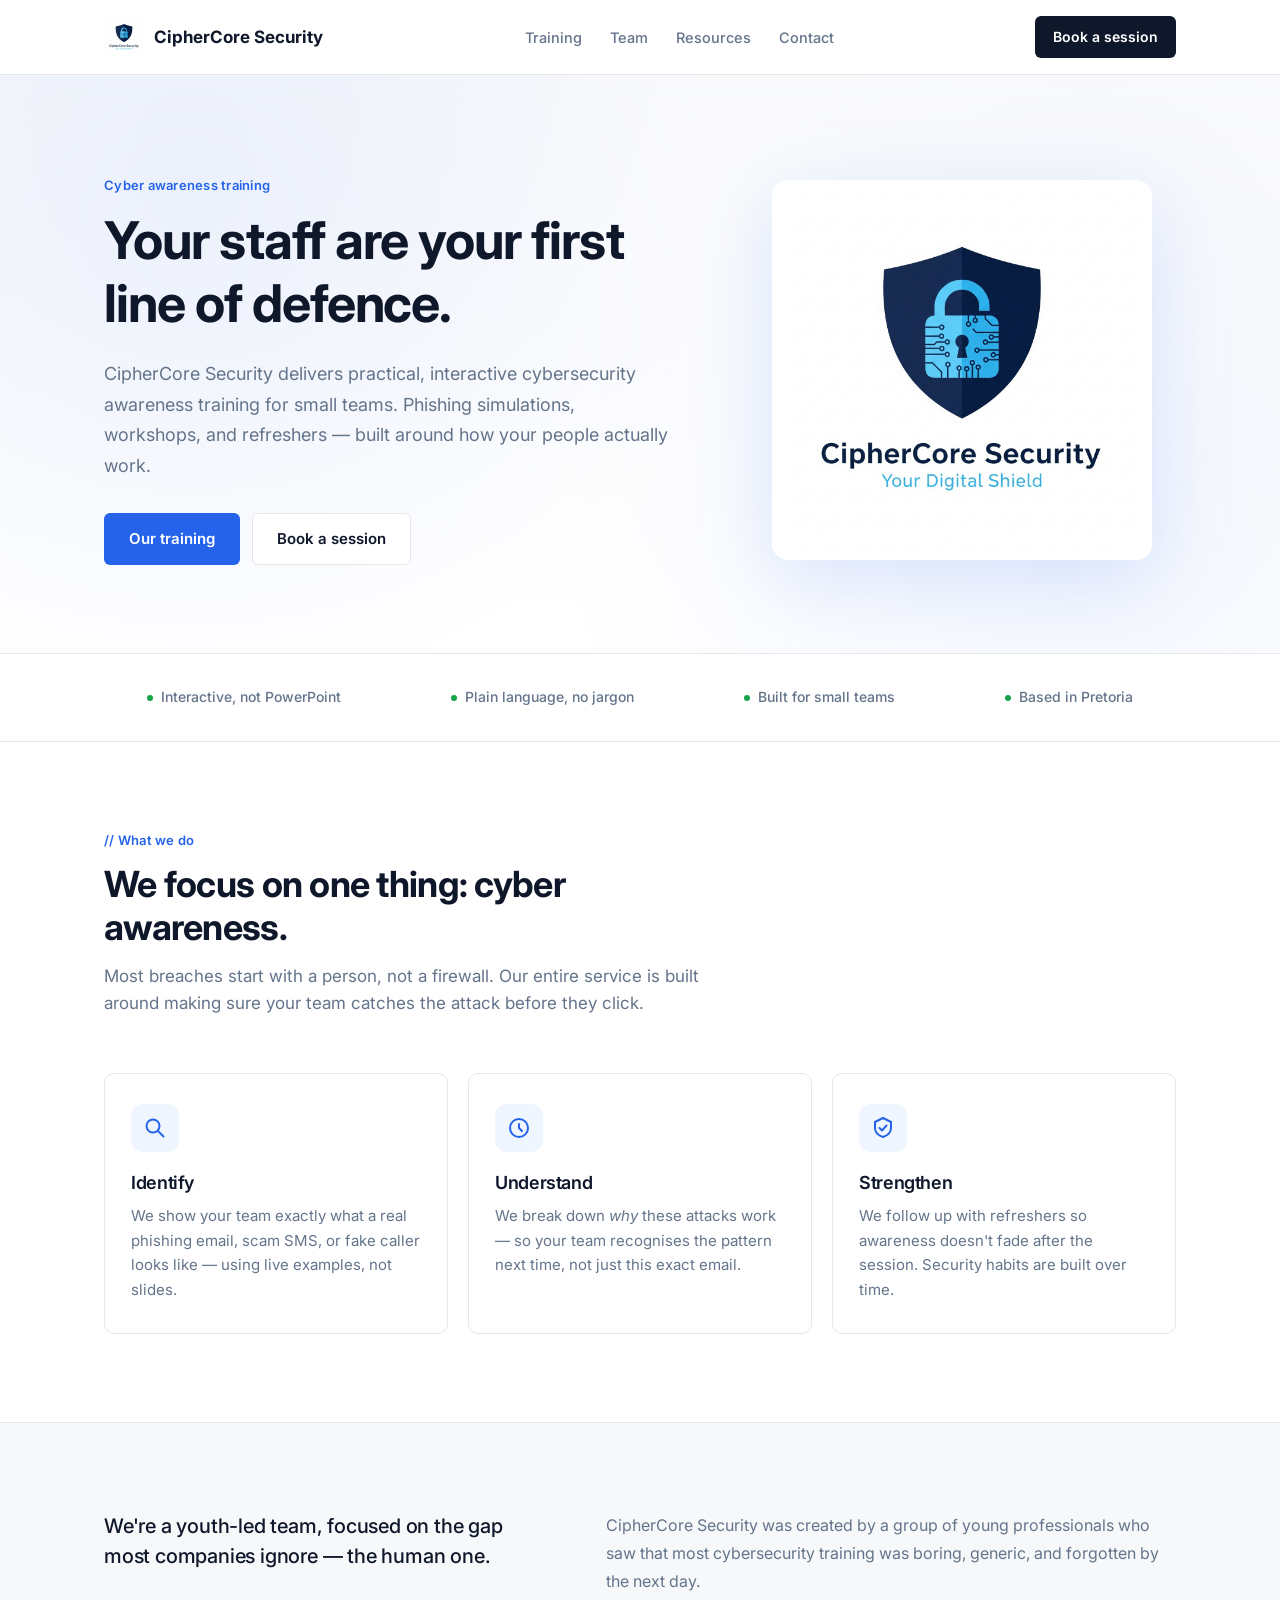
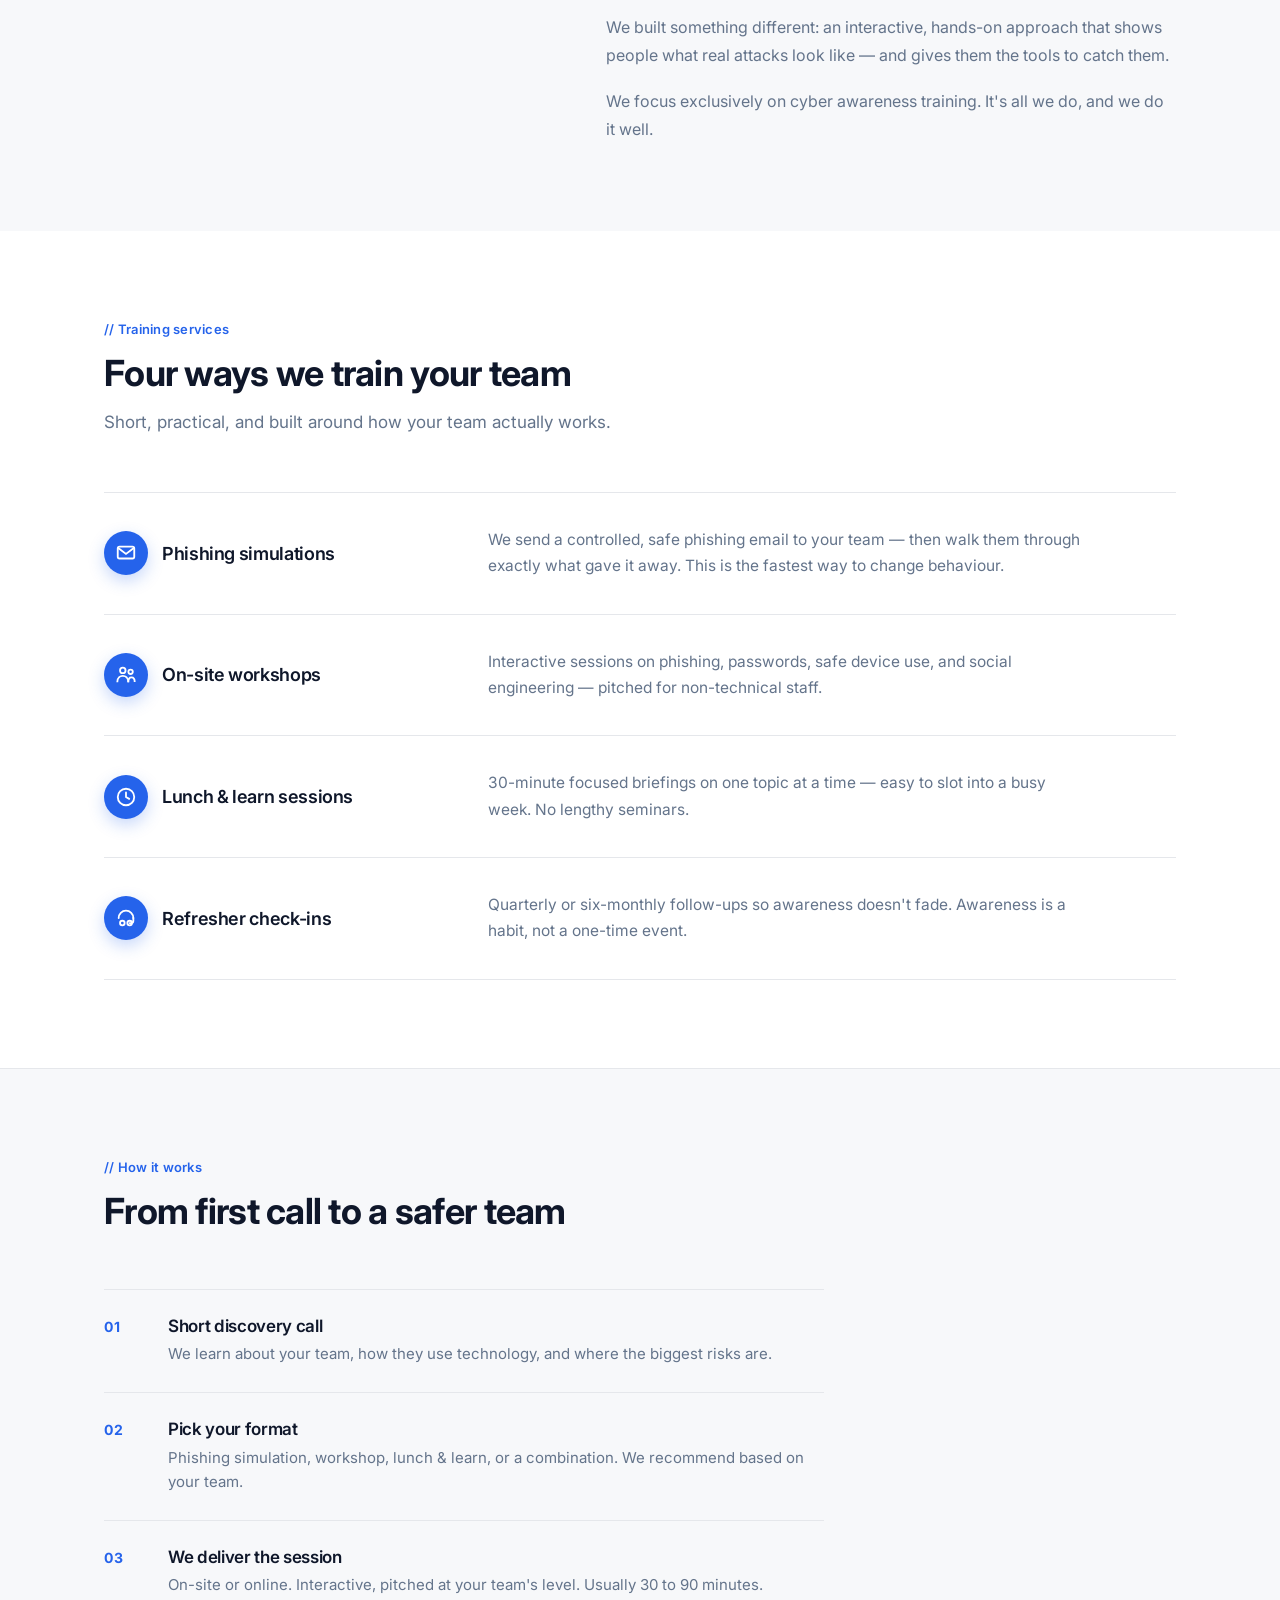
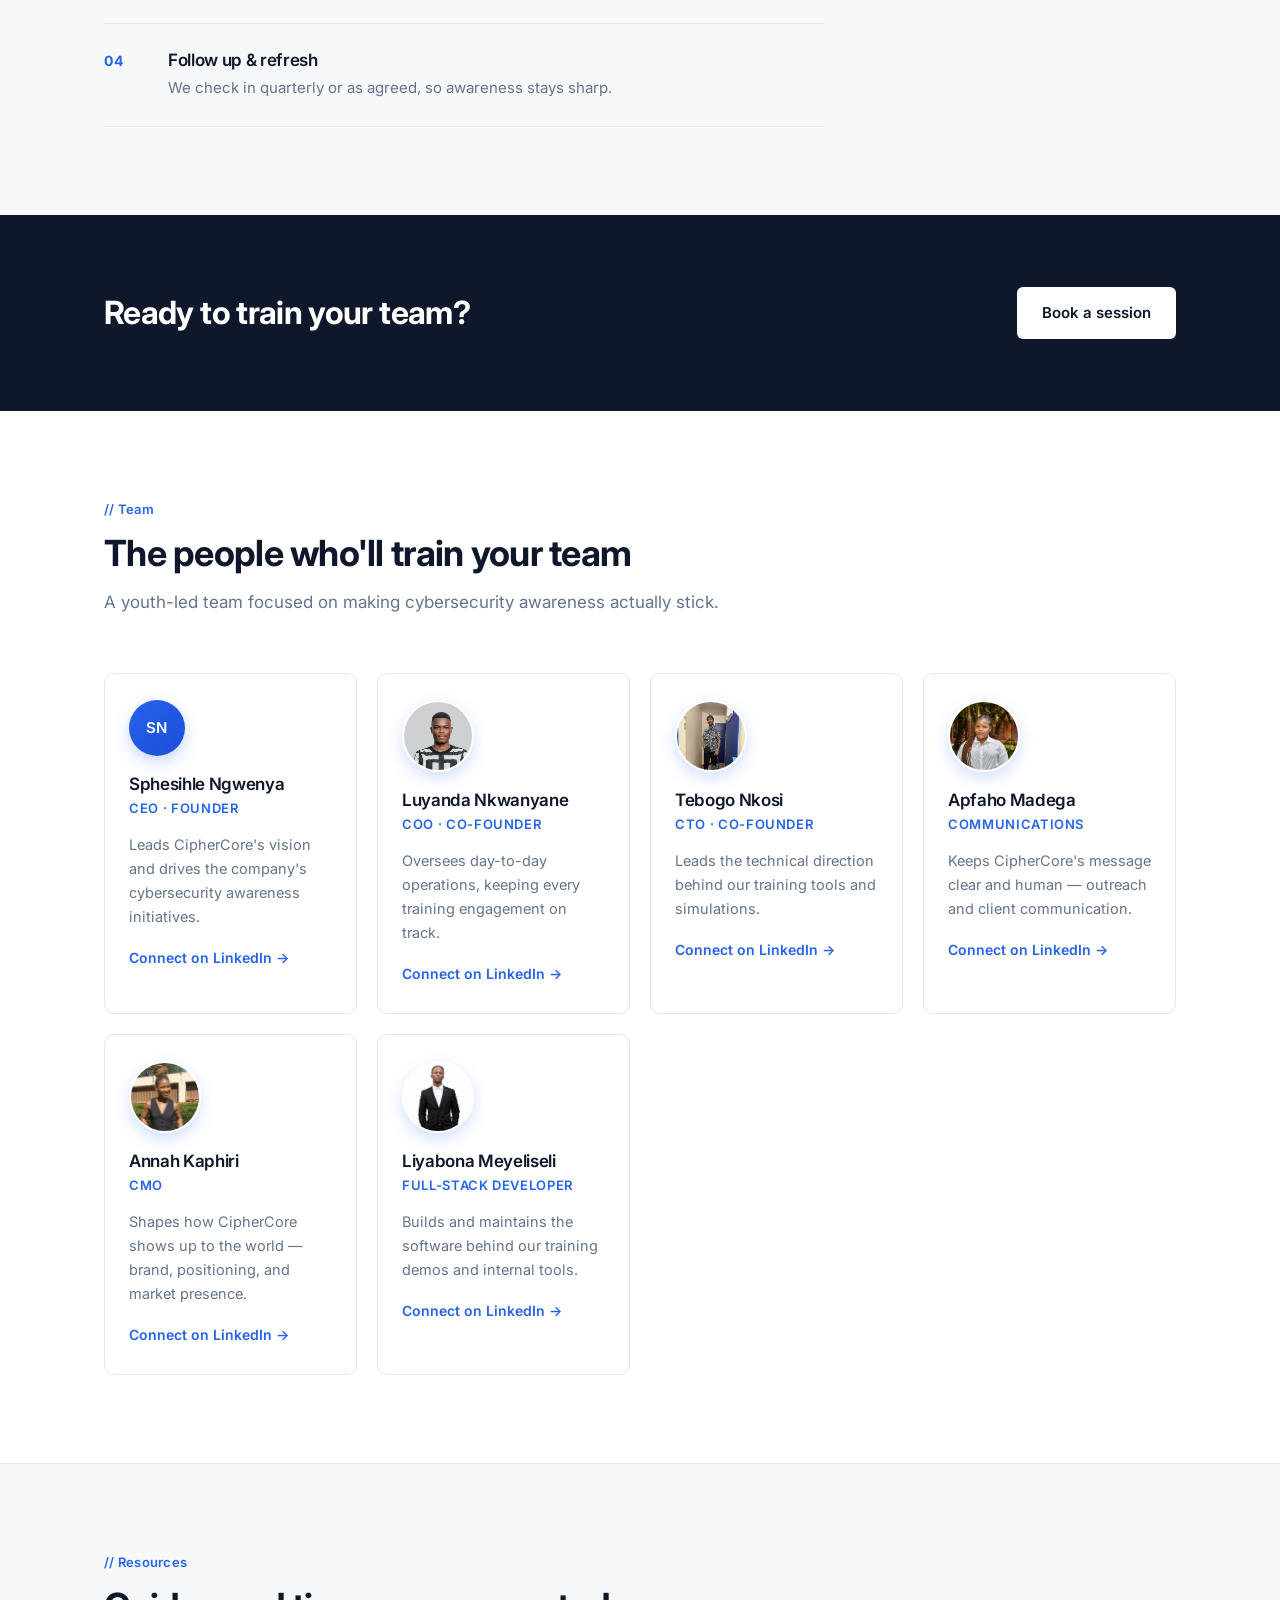
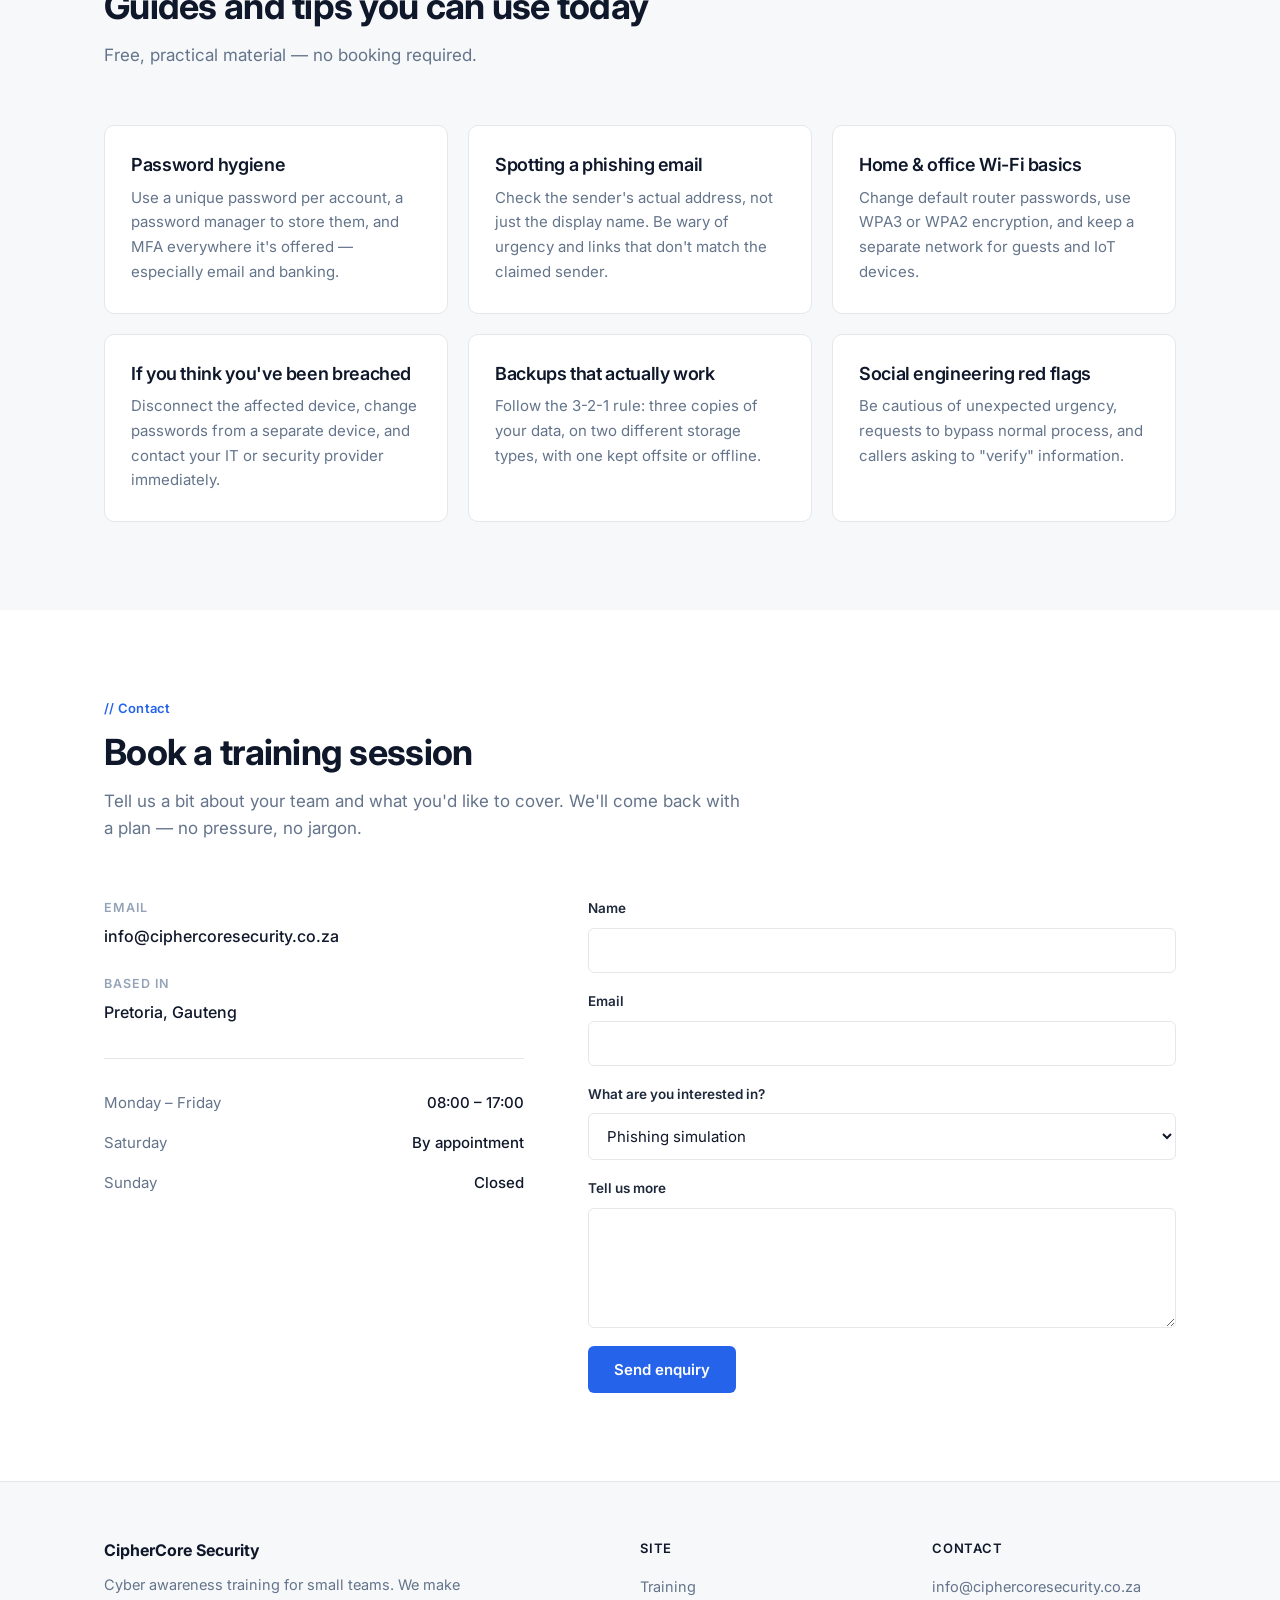
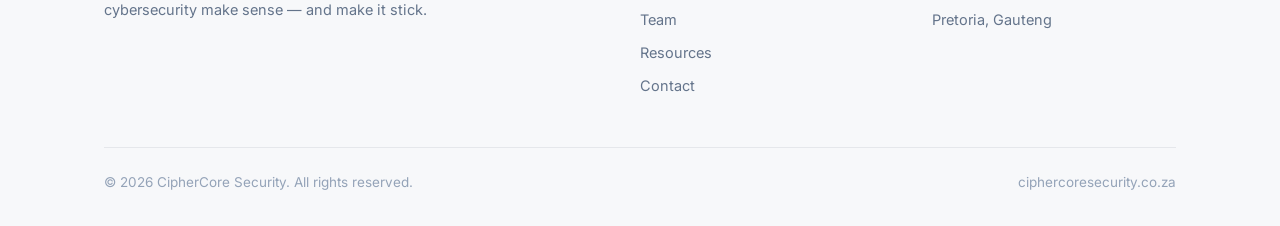
==== v2/index.html @ d9ea5598 "Update index.html" ====
<!DOCTYPE html>
<html lang="en">
<head>
<meta charset="UTF-8">
<meta name="viewport" content="width=device-width, initial-scale=1">
<title>CipherCore Security — Cyber Awareness Training</title>
<link rel="icon" type="image/jpeg" href="../logo.jpg.jpeg">
<meta name="theme-color" content="#2563eb">
<meta name="description" content="CipherCore Security delivers interactive cybersecurity awareness training — phishing simulations, workshops and refreshers for small teams.">

<meta property="og:type" content="website">
<meta property="og:title" content="CipherCore Security — Cyber Awareness Training">
<meta property="og:description" content="Your staff are your first line of defence. We train them.">
<meta property="og:url" content="https://ciphercoresecurity.co.za/">
<meta property="og:image" content="https://ciphercoresecurity.co.za/logo.jpg.jpeg">
<meta name="twitter:card" content="summary_large_image">

<link rel="stylesheet" href="css/main.css?v=400">
</head>
<body>

<header class="site-header">
  <div class="nav">
    <a href="#" class="brand">
      <img src="../logo.jpg.jpeg" alt="CipherCore Security logo" class="brand-logo">
      <span>CipherCore Security</span>
    </a>

    <button class="nav-toggle" aria-label="Toggle navigation">☰</button>

    <nav class="nav-links">
      <a href="#services">Training</a>
      <a href="#team">Team</a>
      <a href="#resources">Resources</a>
      <a href="#contact">Contact</a>
    </nav>

    <a href="#contact" class="nav-cta">Book a session</a>
  </div>
</header>

<!-- ============ HERO ============ -->
<section class="hero">
  <canvas id="heroCanvas" class="hero-canvas" aria-hidden="true"></canvas>
  <div class="wrap hero-grid">
    <div>
      <span class="eyebrow" style="display:block; font-size:13px; font-weight:600; color:var(--brand); margin-bottom:14px;">Cyber awareness training</span>
      <h1>Your staff are your first line of defence.</h1>
      <p class="lede">CipherCore Security delivers practical, interactive cybersecurity awareness training for small teams. Phishing simulations, workshops, and refreshers — built around how your people actually work.</p>
      <div class="hero-ctas">
        <a href="#services" class="btn btn-primary">Our training</a>
        <a href="#contact" class="btn btn-secondary">Book a session</a>
      </div>
    </div>

    <div class="hero-visual">
      <img src="../logo.jpg.jpeg" alt="CipherCore Security" class="hero-logo">
    </div>
  </div>
</section>

<!-- ============ TRUST STRIP ============ -->
<section class="trust-strip">
  <div class="wrap">
    <div class="trust-items">
      <span>Interactive, not PowerPoint</span>
      <span>Plain language, no jargon</span>
      <span>Built for small teams</span>
      <span>Based in Pretoria</span>
    </div>
  </div>
</section>

<!-- ============ WHAT WE DO ============ -->
<section>
  <div class="wrap">
    <div class="section-head">
      <span class="eyebrow">// What we do</span>
      <h2>We focus on one thing: cyber awareness.</h2>
      <p>Most breaches start with a person, not a firewall. Our entire service is built around making sure your team catches the attack before they click.</p>
    </div>

    <div class="pillars-grid">
      <div class="pillar">
        <div class="pillar-icon">
          <svg viewBox="0 0 24 24" fill="none">
            <circle cx="10" cy="10" r="6.5" stroke="currentColor" stroke-width="2"/>
            <line x1="15" y1="15" x2="20.5" y2="20.5" stroke="currentColor" stroke-width="2" stroke-linecap="round"/>
          </svg>
        </div>
        <h3>Identify</h3>
        <p>We show your team exactly what a real phishing email, scam SMS, or fake caller looks like — using live examples, not slides.</p>
      </div>

      <div class="pillar">
        <div class="pillar-icon">
          <svg viewBox="0 0 24 24" fill="none">
            <circle cx="12" cy="12" r="9" stroke="currentColor" stroke-width="2"/>
            <path d="M12 8V12L15 15" stroke="currentColor" stroke-width="2" stroke-linecap="round"/>
          </svg>
        </div>
        <h3>Understand</h3>
        <p>We break down <em>why</em> these attacks work — so your team recognises the pattern next time, not just this exact email.</p>
      </div>

      <div class="pillar">
        <div class="pillar-icon">
          <svg viewBox="0 0 24 24" fill="none">
            <path d="M12 2L20 6V12C20 16.5 16.5 19.5 12 21C7.5 19.5 4 16.5 4 12V6L12 2Z" stroke="currentColor" stroke-width="2" stroke-linejoin="round"/>
            <path d="M8.5 12L11 14.5L15.5 9.5" stroke="currentColor" stroke-width="2" stroke-linecap="round" stroke-linejoin="round"/>
          </svg>
        </div>
        <h3>Strengthen</h3>
        <p>We follow up with refreshers so awareness doesn't fade after the session. Security habits are built over time.</p>
      </div>
    </div>
  </div>
</section>

<!-- ============ ABOUT ============ -->
<section id="about" class="section-soft section-line">
  <div class="wrap about-grid">
    <div>
      <p class="about-lead">We're a youth-led team, focused on the gap most companies ignore — the human one.</p>
    </div>
    <div class="about-body">
      <p>CipherCore Security was created by a group of young professionals who saw that most cybersecurity training was boring, generic, and forgotten by the next day.</p>
      <p>We built something different: an interactive, hands-on approach that shows people what real attacks look like — and gives them the tools to catch them.</p>
      <p>We focus exclusively on cyber awareness training. It's all we do, and we do it well.</p>
    </div>
  </div>
</section>

<!-- ============ SERVICES / TRAINING ============ -->
<section id="services">
  <div class="wrap">
    <div class="section-head">
      <span class="eyebrow">// Training services</span>
      <h2>Four ways we train your team</h2>
      <p>Short, practical, and built around how your team actually works.</p>
    </div>

    <div class="value-rows">
      <div class="value-row">
        <h3>
          <span class="row-icon"><svg viewBox="0 0 24 24" fill="none"><rect x="3" y="5" width="18" height="13" rx="2" stroke="currentColor" stroke-width="2"/><path d="M3.5 6.5L12 13L20.5 6.5" stroke="currentColor" stroke-width="2"/></svg></span>
          Phishing simulations
        </h3>
        <p>We send a controlled, safe phishing email to your team — then walk them through exactly what gave it away. This is the fastest way to change behaviour.</p>
      </div>

      <div class="value-row">
        <h3>
          <span class="row-icon"><svg viewBox="0 0 24 24" fill="none"><circle cx="8.5" cy="7" r="3" stroke="currentColor" stroke-width="2"/><circle cx="17" cy="8.5" r="2.4" stroke="currentColor" stroke-width="2"/><path d="M2.5 20 C2.5 14.5 6 13 8.5 13 C11 13 14.5 14.5 14.5 20" stroke="currentColor" stroke-width="2"/><path d="M14.5 20 C14.5 16 16.5 14.5 18 14.5 C19.8 14.5 21.5 16 21.5 19.5" stroke="currentColor" stroke-width="2"/></svg></span>
          On-site workshops
        </h3>
        <p>Interactive sessions on phishing, passwords, safe device use, and social engineering — pitched for non-technical staff.</p>
      </div>

      <div class="value-row">
        <h3>
          <span class="row-icon"><svg viewBox="0 0 24 24" fill="none"><circle cx="12" cy="12" r="9" stroke="currentColor" stroke-width="2"/><path d="M12 7V12L15.5 14" stroke="currentColor" stroke-width="2" stroke-linecap="round"/></svg></span>
          Lunch &amp; learn sessions
        </h3>
        <p>30-minute focused briefings on one topic at a time — easy to slot into a busy week. No lengthy seminars.</p>
      </div>

      <div class="value-row">
        <h3>
          <span class="row-icon"><svg viewBox="0 0 24 24" fill="none"><path d="M4 12C4 7.5 7.5 4 12 4C16.5 4 20 7.5 20 12" stroke="currentColor" stroke-width="2" stroke-linecap="round"/><path d="M20 12V15C20 16.5 19 17.5 17.5 17.5H16" stroke="currentColor" stroke-width="2" stroke-linecap="round"/><circle cx="8" cy="17.5" r="2.5" stroke="currentColor" stroke-width="2"/><circle cx="16" cy="17.5" r="2.5" stroke="currentColor" stroke-width="2"/></svg></span>
          Refresher check-ins
        </h3>
        <p>Quarterly or six-monthly follow-ups so awareness doesn't fade. Awareness is a habit, not a one-time event.</p>
      </div>
    </div>
  </div>
</section>

<!-- ============ PROCESS ============ -->
<section class="section-soft section-line">
  <div class="wrap">
    <div class="section-head">
      <span class="eyebrow">// How it works</span>
      <h2>From first call to a safer team</h2>
    </div>

    <div class="process-list">
      <div class="process-step">
        <span class="process-num">01</span>
        <div>
          <h3>Short discovery call</h3>
          <p>We learn about your team, how they use technology, and where the biggest risks are.</p>
        </div>
      </div>
      <div class="process-step">
        <span class="process-num">02</span>
        <div>
          <h3>Pick your format</h3>
          <p>Phishing simulation, workshop, lunch &amp; learn, or a combination. We recommend based on your team.</p>
        </div>
      </div>
      <div class="process-step">
        <span class="process-num">03</span>
        <div>
          <h3>We deliver the session</h3>
          <p>On-site or online. Interactive, pitched at your team's level. Usually 30 to 90 minutes.</p>
        </div>
      </div>
      <div class="process-step">
        <span class="process-num">04</span>
        <div>
          <h3>Follow up &amp; refresh</h3>
          <p>We check in quarterly or as agreed, so awareness stays sharp.</p>
        </div>
      </div>
    </div>
  </div>
</section>

<!-- ============ CTA BANNER ============ -->
<section class="cta-banner">
  <div class="wrap">
    <h2>Ready to train your team?</h2>
    <a href="#contact" class="btn btn-primary">Book a session</a>
  </div>
</section>

<!-- ============ TEAM ============ -->
<section id="team">
  <div class="wrap">
    <div class="section-head">
      <span class="eyebrow">// Team</span>
      <h2>The people who'll train your team</h2>
      <p>A youth-led team focused on making cybersecurity awareness actually stick.</p>
    </div>

    <div class="team-grid">
      <div class="team-card">
        <div class="team-avatar">SN</div>
        <h3>Sphesihle Ngwenya</h3>
        <p class="role">CEO · Founder</p>
        <p>Leads CipherCore's vision and drives the company's cybersecurity awareness initiatives.</p>
        <a href="https://www.linkedin.com/in/sphesihle-ngwenya-26b19022a" target="_blank" rel="noopener" class="team-link">Connect on LinkedIn →</a>
      </div>

      <div class="team-card">
        <img src="../luyanda.jpg.jpeg" alt="Luyanda Nkwanyane" class="team-photo">
        <h3>Luyanda Nkwanyane</h3>
        <p class="role">COO · Co-Founder</p>
        <p>Oversees day-to-day operations, keeping every training engagement on track.</p>
        <a href="https://www.linkedin.com/in/luyanda-nkwanyane-616710338" target="_blank" rel="noopener" class="team-link">Connect on LinkedIn →</a>
      </div>

      <div class="team-card">
        <img src="../tebogo.jpg.jpeg" alt="Tebogo Nkosi" class="team-photo">
        <h3>Tebogo Nkosi</h3>
        <p class="role">CTO · Co-Founder</p>
        <p>Leads the technical direction behind our training tools and simulations.</p>
        <a href="https://www.linkedin.com/in/tebogo-gift-nkosi-366661370" target="_blank" rel="noopener" class="team-link">Connect on LinkedIn →</a>
      </div>

      <div class="team-card">
<img src="../apfaho.jpg.jpeg" alt="Apfaho Madega" class="team-photo">
        <h3>Apfaho Madega</h3>
        <p class="role">Communications</p>
        <p>Keeps CipherCore's message clear and human — outreach and client communication.</p>
        <a href="https://www.linkedin.com/in/apfaho-madega-75aa89426" target="_blank" rel="noopener" class="team-link">Connect on LinkedIn →</a>
      </div>

      <div class="team-card">
        <img src="../annah.jpg.jpeg" alt="Annah Kaphiri" class="team-photo">
        <h3>Annah Kaphiri</h3>
        <p class="role">CMO</p>
        <p>Shapes how CipherCore shows up to the world — brand, positioning, and market presence.</p>
        <a href="https://www.linkedin.com/in/annah-selaelo-636b09343" target="_blank" rel="noopener" class="team-link">Connect on LinkedIn →</a>
      </div>

      <div class="team-card">
        <img src="../liyabona.jpg.jpeg" alt="Liyabona Meyeliseli" class="team-photo">
        <h3>Liyabona Meyeliseli</h3>
        <p class="role">Full-Stack Developer</p>
        <p>Builds and maintains the software behind our training demos and internal tools.</p>
        <a href="https://www.linkedin.com/in/liyabona-meyeliseli" target="_blank" rel="noopener" class="team-link">Connect on LinkedIn →</a>
      </div>
    </div>
  </div>
</section>

<!-- ============ RESOURCES ============ -->
<section id="resources" class="section-soft section-line">
  <div class="wrap">
    <div class="section-head">
      <span class="eyebrow">// Resources</span>
      <h2>Guides and tips you can use today</h2>
      <p>Free, practical material — no booking required.</p>
    </div>

    <div class="card-grid">
      <div class="card">
        <h3>Password hygiene</h3>
        <p>Use a unique password per account, a password manager to store them, and MFA everywhere it's offered — especially email and banking.</p>
      </div>
      <div class="card">
        <h3>Spotting a phishing email</h3>
        <p>Check the sender's actual address, not just the display name. Be wary of urgency and links that don't match the claimed sender.</p>
      </div>
      <div class="card">
        <h3>Home &amp; office Wi-Fi basics</h3>
        <p>Change default router passwords, use WPA3 or WPA2 encryption, and keep a separate network for guests and IoT devices.</p>
      </div>
      <div class="card">
        <h3>If you think you've been breached</h3>
        <p>Disconnect the affected device, change passwords from a separate device, and contact your IT or security provider immediately.</p>
      </div>
      <div class="card">
        <h3>Backups that actually work</h3>
        <p>Follow the 3-2-1 rule: three copies of your data, on two different storage types, with one kept offsite or offline.</p>
      </div>
      <div class="card">
        <h3>Social engineering red flags</h3>
        <p>Be cautious of unexpected urgency, requests to bypass normal process, and callers asking to "verify" information.</p>
      </div>
    </div>
  </div>
</section>

<!-- ============ CONTACT ============ -->
<section id="contact">
  <div class="wrap">
    <div class="section-head">
      <span class="eyebrow">// Contact</span>
      <h2>Book a training session</h2>
      <p>Tell us a bit about your team and what you'd like to cover. We'll come back with a plan — no pressure, no jargon.</p>
    </div>

    <div class="contact-grid">
      <div class="contact-info">
        <div class="item">
          <span class="label">Email</span>
          <a href="mailto:info@ciphercoresecurity.co.za">info@ciphercoresecurity.co.za</a>
        </div>
        <div class="item">
          <span class="label">Based in</span>
          <span>Pretoria, Gauteng</span>
        </div>

        <div class="hours">
          <div class="hours-row"><span>Monday – Friday</span><span>08:00 – 17:00</span></div>
          <div class="hours-row"><span>Saturday</span><span>By appointment</span></div>
          <div class="hours-row"><span>Sunday</span><span>Closed</span></div>
        </div>
      </div>

      <form action="https://formspree.io/f/YOUR_FORM_ID" method="POST">
        <div class="form-row">
          <label for="name">Name</label>
          <input type="text" id="name" name="name" required>
        </div>
        <div class="form-row">
          <label for="email">Email</label>
          <input type="email" id="email" name="email" required>
        </div>
        <div class="form-row">
          <label for="service">What are you interested in?</label>
          <select id="service" name="service">
            <option>Phishing simulation</option>
            <option>On-site workshop</option>
            <option>Lunch &amp; learn session</option>
            <option>Full awareness programme</option>
            <option>Not sure yet — let's talk</option>
          </select>
        </div>
        <div class="form-row">
          <label for="message">Tell us more</label>
          <textarea id="message" name="message" required></textarea>
        </div>
        <button type="submit">Send enquiry</button>
      </form>
    </div>
  </div>
</section>

<!-- ============ FOOTER ============ -->
<footer class="site-footer">
  <div class="wrap">
    <div class="footer-grid">
      <div class="footer-brand">
        <h4>CipherCore Security</h4>
        <p>Cyber awareness training for small teams. We make cybersecurity make sense — and make it stick.</p>
      </div>

      <div class="footer-col">
        <h5>Site</h5>
        <a href="#services">Training</a>
        <a href="#team">Team</a>
        <a href="#resources">Resources</a>
        <a href="#contact">Contact</a>
      </div>

      <div class="footer-col">
        <h5>Contact</h5>
        <a href="mailto:info@ciphercoresecurity.co.za">info@ciphercoresecurity.co.za</a>
        <span>Pretoria, Gauteng</span>
      </div>
    </div>

    <div class="footer-bottom">
      <span>© <span id="year"></span> CipherCore Security. All rights reserved.</span>
      <span>ciphercoresecurity.co.za</span>
    </div>
  </div>
</footer>

<script>
  document.getElementById('year').textContent = new Date().getFullYear();

  const toggle = document.querySelector('.nav-toggle');
  const nav = document.querySelector('.nav');
  if (toggle && nav) {
    toggle.addEventListener('click', () => nav.classList.toggle('menu-open'));
    nav.querySelectorAll('.nav-links a').forEach(a => {
      a.addEventListener('click', () => nav.classList.remove('menu-open'));
    });
  }
</script>

</body>
</html>
---- v2/css/main.css ----
/* =========================================================
   CipherCore Security — Clean Stylesheet (v2)
   ========================================================= */

@import url('https://fonts.googleapis.com/css2?family=Inter:wght@400;500;600;700&display=swap');

:root {
  --bg: #ffffff;
  --bg-soft: #f7f8fa;
  --bg-card: #ffffff;
  --ink: #0f172a;
  --ink-2: #1e293b;
  --muted: #64748b;
  --muted-2: #94a3b8;
  --line: #e5e7eb;
  --line-soft: #eef0f3;
  --brand: #2563eb;
  --brand-dark: #1d4ed8;
  --brand-soft: #eff6ff;
  --green: #16a34a;
  --radius: 10px;
  --radius-sm: 6px;
  --max: 1120px;
}

* { box-sizing: border-box; margin: 0; padding: 0; }
html { scroll-behavior: smooth; }

body {
  font-family: 'Inter', -apple-system, BlinkMacSystemFont, 'Segoe UI', system-ui, sans-serif;
  background: var(--bg);
  color: var(--ink);
  line-height: 1.6;
  -webkit-font-smoothing: antialiased;
}

img { max-width: 100%; height: auto; display: block; }
a { color: inherit; text-decoration: none; }

.wrap {
  max-width: var(--max);
  margin: 0 auto;
  padding: 0 24px;
}

/* ========== HEADER ========== */
.site-header {
  position: sticky;
  top: 0;
  z-index: 50;
  background: rgba(255,255,255,0.9);
  backdrop-filter: blur(10px);
  border-bottom: 1px solid var(--line);
}

.nav {
  display: flex;
  align-items: center;
  justify-content: space-between;
  padding: 16px 24px;
  max-width: var(--max);
  margin: 0 auto;
  gap: 24px;
}

.brand {
  display: flex;
  align-items: center;
  gap: 10px;
  font-weight: 700;
  font-size: 17px;
  color: var(--ink);
  flex-shrink: 0;
}

.brand-logo {
  height: 40px;
  width: auto;
  max-height: 40px;
  max-width: 200px;
  display: inline-block;
  vertical-align: middle;
  border-radius: 6px;
}

.nav-links {
  display: flex;
  gap: 28px;
  font-size: 14.5px;
  color: var(--muted);
  font-weight: 500;
}

.nav-links a { transition: color 0.15s; }
.nav-links a:hover { color: var(--ink); }

.nav-cta {
  background: var(--ink);
  color: #fff;
  padding: 10px 18px;
  border-radius: var(--radius-sm);
  font-size: 14px;
  font-weight: 600;
  transition: background 0.15s;
  white-space: nowrap;
}
.nav-cta:hover { background: var(--brand); }

.nav-toggle {
  display: none;
  background: none;
  border: 1px solid var(--line);
  color: var(--ink);
  font-size: 20px;
  padding: 6px 10px;
  border-radius: 6px;
  cursor: pointer;
}

/* ========== BUTTONS ========== */
.btn {
  display: inline-block;
  padding: 13px 24px;
  border-radius: var(--radius-sm);
  font-weight: 600;
  font-size: 15px;
  transition: all 0.15s;
  cursor: pointer;
  border: 1px solid transparent;
  font-family: inherit;
}

.btn-primary { background: var(--brand); color: #fff; }
.btn-primary:hover {
  background: var(--brand-dark);
  transform: translateY(-1px);
  box-shadow: 0 8px 20px rgba(37, 99, 235, 0.25);
}

.btn-secondary { background: #fff; color: var(--ink); border-color: var(--line); }
.btn-secondary:hover { border-color: var(--ink); }

/* ========== SECTIONS ========== */
section { padding: 88px 0; }
.section-soft { background: var(--bg-soft); }
.section-line { border-top: 1px solid var(--line); }

.section-head { max-width: 640px; margin-bottom: 56px; }

.eyebrow {
  display: block;
  font-size: 13px;
  font-weight: 600;
  color: var(--brand);
  margin-bottom: 12px;
  letter-spacing: 0.02em;
}

h1, h2, h3 { color: var(--ink); letter-spacing: -0.02em; line-height: 1.2; }
h1 { font-size: clamp(2rem, 5vw, 3.25rem); font-weight: 700; }
h2 { font-size: clamp(1.75rem, 3.5vw, 2.25rem); font-weight: 700; }
h3 { font-size: 1.125rem; font-weight: 600; }

.section-head h2 { margin-bottom: 14px; }
.section-head p { color: var(--muted); font-size: 17px; }
p { color: var(--ink-2); }

/* ========== HERO ========== */
.hero {
  padding: 100px 0 88px;
  background:
    radial-gradient(circle at 15% 20%, rgba(37, 99, 235, 0.07), transparent 45%),
    radial-gradient(circle at 85% 80%, rgba(37, 99, 235, 0.05), transparent 45%),
    linear-gradient(180deg, #f9fafc 0%, #ffffff 100%);
  border-bottom: 1px solid var(--line);
  position: relative;
  overflow: hidden;
}

.hero-canvas {
  position: absolute;
  inset: 0;
  width: 100%;
  height: 100%;
  z-index: 0;
  opacity: 0.10;
  pointer-events: none;
}

.hero-grid {
  display: grid;
  grid-template-columns: 1.15fr 0.85fr;
  gap: 64px;
  align-items: center;
  position: relative;
  z-index: 1;
}

.hero h1 { max-width: 16ch; margin-bottom: 24px; }

.hero .lede {
  font-size: 18px;
  color: var(--muted);
  max-width: 52ch;
  margin-bottom: 32px;
  line-height: 1.7;
}

.hero-ctas { display: flex; gap: 12px; flex-wrap: wrap; }

.hero-visual {
  display: grid;
  place-items: center;
  padding: 0;
  position: relative;
}

.hero-logo {
  max-width: 380px;
  width: 100%;
  height: auto;
  display: block;
  margin: 0 auto;
  border-radius: 16px;
  filter: drop-shadow(0 20px 40px rgba(37, 99, 235, 0.15));
}

/* ========== TRUST STRIP ========== */
.trust-strip {
  padding: 32px 0;
  border-bottom: 1px solid var(--line);
  background: var(--bg);
}

.trust-items {
  display: flex;
  justify-content: space-around;
  flex-wrap: wrap;
  gap: 24px;
  font-size: 14px;
  color: var(--muted);
  font-weight: 500;
}

.trust-items span { display: flex; align-items: center; gap: 8px; }

.trust-items span::before {
  content: "";
  width: 6px;
  height: 6px;
  background: var(--green);
  border-radius: 50%;
}

/* ========== PILLARS ========== */
.pillars-grid {
  display: grid;
  grid-template-columns: repeat(auto-fit, minmax(260px, 1fr));
  gap: 20px;
}

.pillar {
  background: var(--bg-card);
  border: 1px solid var(--line);
  border-radius: var(--radius);
  padding: 30px 26px;
  transition: all 0.2s ease;
}

.pillar:hover {
  border-color: var(--brand);
  transform: translateY(-3px);
  box-shadow: 0 16px 40px rgba(37, 99, 235, 0.10);
}

.pillar-icon {
  width: 48px;
  height: 48px;
  border-radius: 12px;
  background: var(--brand-soft);
  color: var(--brand);
  display: grid;
  place-items: center;
  margin-bottom: 20px;
}

.pillar-icon svg { width: 24px; height: 24px; }
.pillar h3 { font-size: 1.125rem; margin-bottom: 10px; }
.pillar p { color: var(--muted); font-size: 15px; line-height: 1.65; }

/* ========== CARD GRID ========== */
.card-grid {
  display: grid;
  grid-template-columns: repeat(auto-fit, minmax(260px, 1fr));
  gap: 20px;
}

.card {
  background: var(--bg-card);
  border: 1px solid var(--line);
  border-radius: var(--radius);
  padding: 28px 26px;
  transition: all 0.2s ease;
}

.card:hover {
  border-color: var(--brand);
  transform: translateY(-2px);
  box-shadow: 0 12px 30px rgba(15, 23, 42, 0.06);
}

.card h3 { margin-bottom: 10px; }
.card p { color: var(--muted); font-size: 15px; line-height: 1.65; }

/* ========== VALUE ROWS ========== */
.value-rows { display: flex; flex-direction: column; }

.value-row {
  display: grid;
  grid-template-columns: 1fr 2fr;
  gap: 40px;
  padding: 34px 0;
  border-top: 1px solid var(--line);
  align-items: center;
}

.value-row:last-child { border-bottom: 1px solid var(--line); }

.value-row h3 {
  font-size: 1.125rem;
  display: flex;
  align-items: center;
  gap: 14px;
}

.value-row h3 .row-icon {
  width: 44px;
  height: 44px;
  border-radius: 50%;
  background: var(--brand);
  color: #fff;
  display: grid;
  place-items: center;
  flex-shrink: 0;
  box-shadow: 0 6px 16px rgba(37, 99, 235, 0.25);
}

.value-row h3 .row-icon svg { width: 22px; height: 22px; }

.value-row p {
  color: var(--muted);
  font-size: 15.5px;
  line-height: 1.7;
  max-width: 60ch;
}

/* ========== PHISHING MOCKUP ========== */
.phish-block {
  display: grid;
  grid-template-columns: 1fr 1fr;
  gap: 56px;
  align-items: start;
}

.flag-list { display: flex; flex-direction: column; gap: 16px; margin-top: 28px; }

.flag-item {
  display: grid;
  grid-template-columns: 26px 1fr;
  gap: 14px;
  align-items: start;
  font-size: 15px;
  color: var(--muted);
  line-height: 1.65;
}

.flag-item strong { color: var(--ink); font-weight: 600; }

.flag-num {
  width: 26px;
  height: 26px;
  border-radius: 50%;
  background: var(--brand-soft);
  color: var(--brand);
  display: grid;
  place-items: center;
  font-size: 12px;
  font-weight: 700;
  flex-shrink: 0;
}

.phish-mock {
  background: var(--bg-card);
  border: 1px solid var(--line);
  border-radius: var(--radius);
  overflow: hidden;
  box-shadow: 0 12px 30px rgba(15, 23, 42, 0.06);
}

.phish-bar {
  display: flex;
  gap: 6px;
  padding: 12px 16px;
  border-bottom: 1px solid var(--line);
  background: var(--bg-soft);
}

.phish-bar span {
  width: 10px;
  height: 10px;
  border-radius: 50%;
  background: #d4d8de;
}

.phish-headers { padding: 18px 20px; border-bottom: 1px solid var(--line); font-size: 13.5px; }

.phish-headers .row {
  display: flex;
  gap: 10px;
  margin-bottom: 8px;
  color: var(--muted);
  align-items: center;
  flex-wrap: wrap;
}
.phish-headers .row:last-child { margin-bottom: 0; }
.phish-headers .row b { color: var(--ink); font-weight: 600; min-width: 62px; }

.phish-body { padding: 22px 20px; font-size: 14.5px; line-height: 1.7; color: var(--muted); }
.phish-body p { margin-bottom: 12px; color: var(--muted); }
.phish-body p:last-child { margin-bottom: 0; }
.phish-body a { color: var(--brand); font-weight: 600; border-bottom: 1px solid currentColor; }

.flag-inline {
  display: inline-flex;
  align-items: center;
  justify-content: center;
  width: 20px;
  height: 20px;
  border-radius: 50%;
  background: var(--brand);
  color: #fff;
  font-size: 11px;
  font-weight: 700;
  margin-left: 6px;
  vertical-align: middle;
}

/* ========== PROCESS ========== */
.process-list { display: flex; flex-direction: column; max-width: 720px; }

.process-step {
  display: grid;
  grid-template-columns: 40px 1fr;
  gap: 24px;
  padding: 26px 0;
  border-bottom: 1px solid var(--line);
  align-items: baseline;
}
.process-step:first-child { border-top: 1px solid var(--line); }

.process-num { font-size: 14px; font-weight: 700; color: var(--brand); letter-spacing: 0.05em; }
.process-step h3 { font-size: 1.0625rem; margin-bottom: 6px; }
.process-step p { color: var(--muted); font-size: 15px; }

/* ========== CTA BANNER ========== */
.cta-banner { background: var(--ink); color: #fff; padding: 72px 0; }

.cta-banner .wrap {
  display: flex;
  justify-content: space-between;
  align-items: center;
  flex-wrap: wrap;
  gap: 24px;
}

.cta-banner h2 {
  color: #fff;
  font-size: clamp(1.5rem, 3vw, 2rem);
  max-width: 24ch;
}

.cta-banner .btn-primary { background: #fff; color: var(--ink); }
.cta-banner .btn-primary:hover { background: var(--brand-soft); color: var(--brand-dark); }

/* ========== ABOUT ========== */
.about-grid { display: grid; grid-template-columns: 1fr 1.3fr; gap: 64px; align-items: start; }

.about-lead {
  font-size: 1.25rem;
  font-weight: 500;
  color: var(--ink);
  line-height: 1.5;
  letter-spacing: -0.01em;
}

.about-body p { color: var(--muted); font-size: 16px; line-height: 1.75; margin-bottom: 18px; }
.about-body p:last-child { margin-bottom: 0; }

/* ========== TEAM ========== */
.team-grid { display: grid; grid-template-columns: repeat(auto-fill, minmax(240px, 1fr)); gap: 20px; }

.team-card {
  background: var(--bg-card);
  border: 1px solid var(--line);
  border-radius: var(--radius);
  padding: 26px 24px;
  transition: all 0.2s ease;
}

.team-card:hover {
  border-color: var(--brand);
  transform: translateY(-2px);
  box-shadow: 0 12px 30px rgba(15, 23, 42, 0.06);
}

.team-avatar {
  width: 56px;
  height: 56px;
  border-radius: 50%;
  background: linear-gradient(135deg, var(--brand), var(--brand-dark));
  color: #fff;
  display: grid;
  place-items: center;
  font-weight: 600;
  font-size: 15px;
  margin-bottom: 18px;
  letter-spacing: 0.02em;
  box-shadow: 0 6px 16px rgba(37, 99, 235, 0.25);
}

.team-card h3 { font-size: 1.0625rem; margin-bottom: 4px; }

.team-card .role {
  font-size: 13px;
  font-weight: 600;
  color: var(--brand);
  text-transform: uppercase;
  letter-spacing: 0.05em;
  margin-bottom: 14px;
}

.team-card p { color: var(--muted); font-size: 14.5px; line-height: 1.65; margin-bottom: 16px; }
.team-card .team-link { font-size: 14px; font-weight: 600; color: var(--brand); }
.team-card .team-link:hover { color: var(--brand-dark); }

/* ========== CONTACT ========== */
.contact-grid { display: grid; grid-template-columns: 1fr 1.4fr; gap: 64px; align-items: start; }
.contact-info { display: flex; flex-direction: column; gap: 24px; }

.contact-info .item .label {
  display: block;
  font-size: 12.5px;
  font-weight: 600;
  color: var(--muted-2);
  text-transform: uppercase;
  letter-spacing: 0.08em;
  margin-bottom: 6px;
}

.contact-info .item a,
.contact-info .item span { font-size: 16px; font-weight: 500; color: var(--ink); }

.contact-info .item a:hover { color: var(--brand); }

.hours { border-top: 1px solid var(--line); padding-top: 24px; margin-top: 8px; }

.hours-row {
  display: flex;
  justify-content: space-between;
  padding: 8px 0;
  font-size: 15px;
  color: var(--muted);
}
.hours-row span:last-child { color: var(--ink); font-weight: 500; }

form { display: flex; flex-direction: column; gap: 18px; }
.form-row { display: flex; flex-direction: column; }

label {
  font-size: 13.5px;
  font-weight: 600;
  color: var(--ink-2);
  margin-bottom: 8px;
}

input, textarea, select {
  width: 100%;
  background: #fff;
  border: 1px solid var(--line);
  border-radius: var(--radius-sm);
  padding: 12px 14px;
  color: var(--ink);
  font-family: inherit;
  font-size: 15px;
  transition: border-color 0.15s, box-shadow 0.15s;
}

input:focus, textarea:focus, select:focus {
  outline: none;
  border-color: var(--brand);
  box-shadow: 0 0 0 3px rgba(37, 99, 235, 0.12);
}

textarea { resize: vertical; min-height: 120px; }

button[type="submit"] {
  background: var(--brand);
  color: #fff;
  border: none;
  padding: 14px 26px;
  border-radius: var(--radius-sm);
  font-weight: 600;
  font-size: 15px;
  font-family: inherit;
  cursor: pointer;
  width: fit-content;
  transition: background 0.15s, transform 0.15s;
}

button[type="submit"]:hover {
  background: var(--brand-dark);
  transform: translateY(-1px);
}

/* ========== FOOTER ========== */
.site-footer {
  border-top: 1px solid var(--line);
  background: var(--bg-soft);
  padding: 56px 0 32px;
}

.footer-grid {
  display: grid;
  grid-template-columns: 2fr 1fr 1fr;
  gap: 48px;
  margin-bottom: 40px;
}

.footer-brand h4 { font-size: 1rem; font-weight: 700; color: var(--ink); margin-bottom: 10px; }
.footer-brand p { color: var(--muted); font-size: 14.5px; line-height: 1.7; max-width: 40ch; }

.footer-col h5 {
  font-size: 13px;
  font-weight: 600;
  color: var(--ink);
  text-transform: uppercase;
  letter-spacing: 0.06em;
  margin-bottom: 16px;
}

.footer-col a,
.footer-col span { display: block; font-size: 14.5px; color: var(--muted); margin-bottom: 10px; }
.footer-col a:hover { color: var(--brand); }

.footer-bottom {
  padding-top: 24px;
  border-top: 1px solid var(--line);
  display: flex;
  justify-content: space-between;
  flex-wrap: wrap;
  gap: 12px;
  font-size: 13.5px;
  color: var(--muted-2);
}

/* ========== RESPONSIVE ========== */
@media (max-width: 900px) {
  .nav-links { display: none; }
  .nav-toggle { display: block; }

  .nav.menu-open .nav-links {
    display: flex;
    position: absolute;
    top: 100%;
    left: 0;
    right: 0;
    background: #fff;
    flex-direction: column;
    padding: 20px 24px;
    border-bottom: 1px solid var(--line);
    gap: 16px;
  }

  .hero-grid { grid-template-columns: 1fr; gap: 48px; }
  .hero-visual { max-width: 320px; margin: 0 auto; }

  .about-grid,
  .contact-grid,
  .phish-block { grid-template-columns: 1fr; gap: 40px; }

  .value-row { grid-template-columns: 1fr; gap: 12px; }
  .footer-grid { grid-template-columns: 1fr; gap: 32px; }
  .cta-banner .wrap { flex-direction: column; align-items: flex-start; }
}

@media (max-width: 600px) {
  section { padding: 64px 0; }
  .hero { padding: 72px 0 64px; }
  .hero-canvas { opacity: 0.08; }
  .card { padding: 24px 22px; }
}

@media (prefers-reduced-motion: reduce) {
  * { animation: none !important; transition: none !important; }
  .hero-canvas { display: none; }
}
/* ========== TEAM PHOTOS ========== */
.team-photo {
  width: 72px;
  height: 72px;
  border-radius: 50%;
  object-fit: cover;
  object-position: center top;
  display: block;
  margin-bottom: 18px;
  box-shadow: 0 6px 16px rgba(37, 99, 235, 0.20);
  border: 2px solid #fff;
  background: #f7f8fa;
}
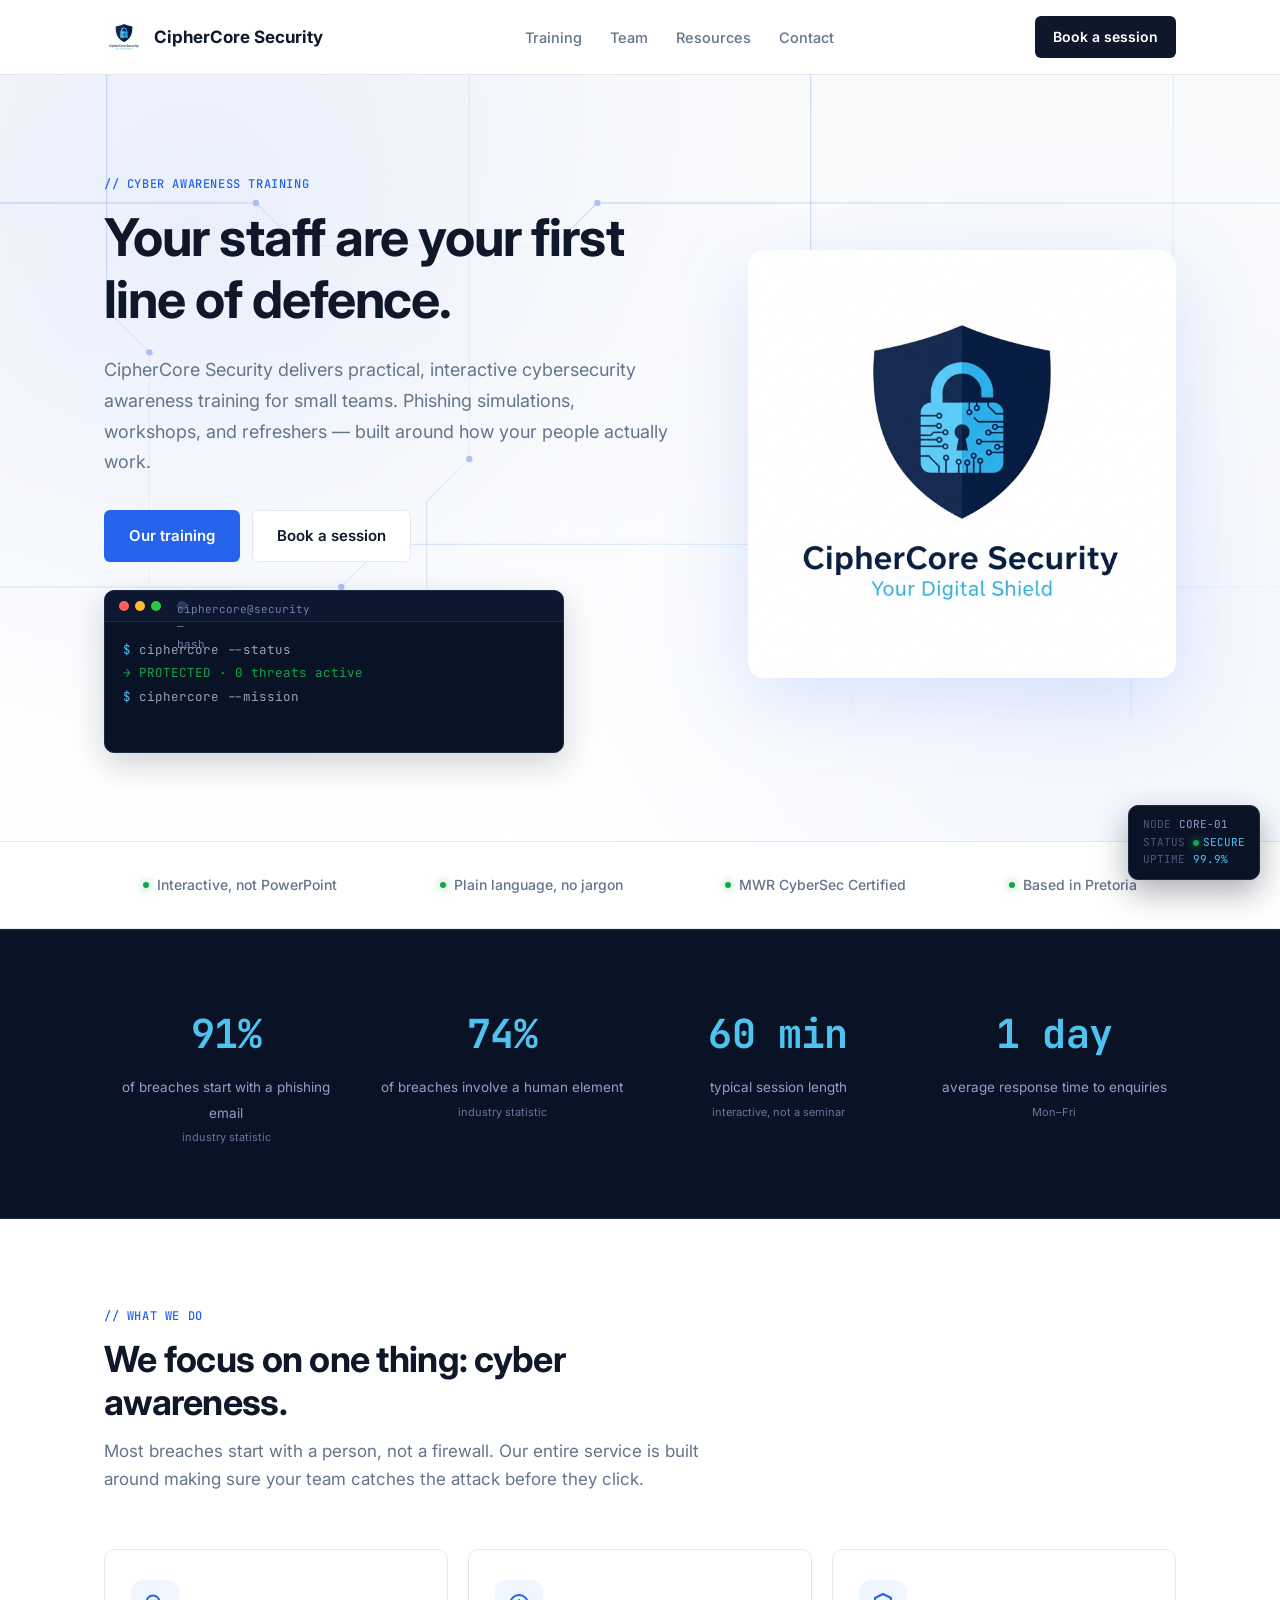
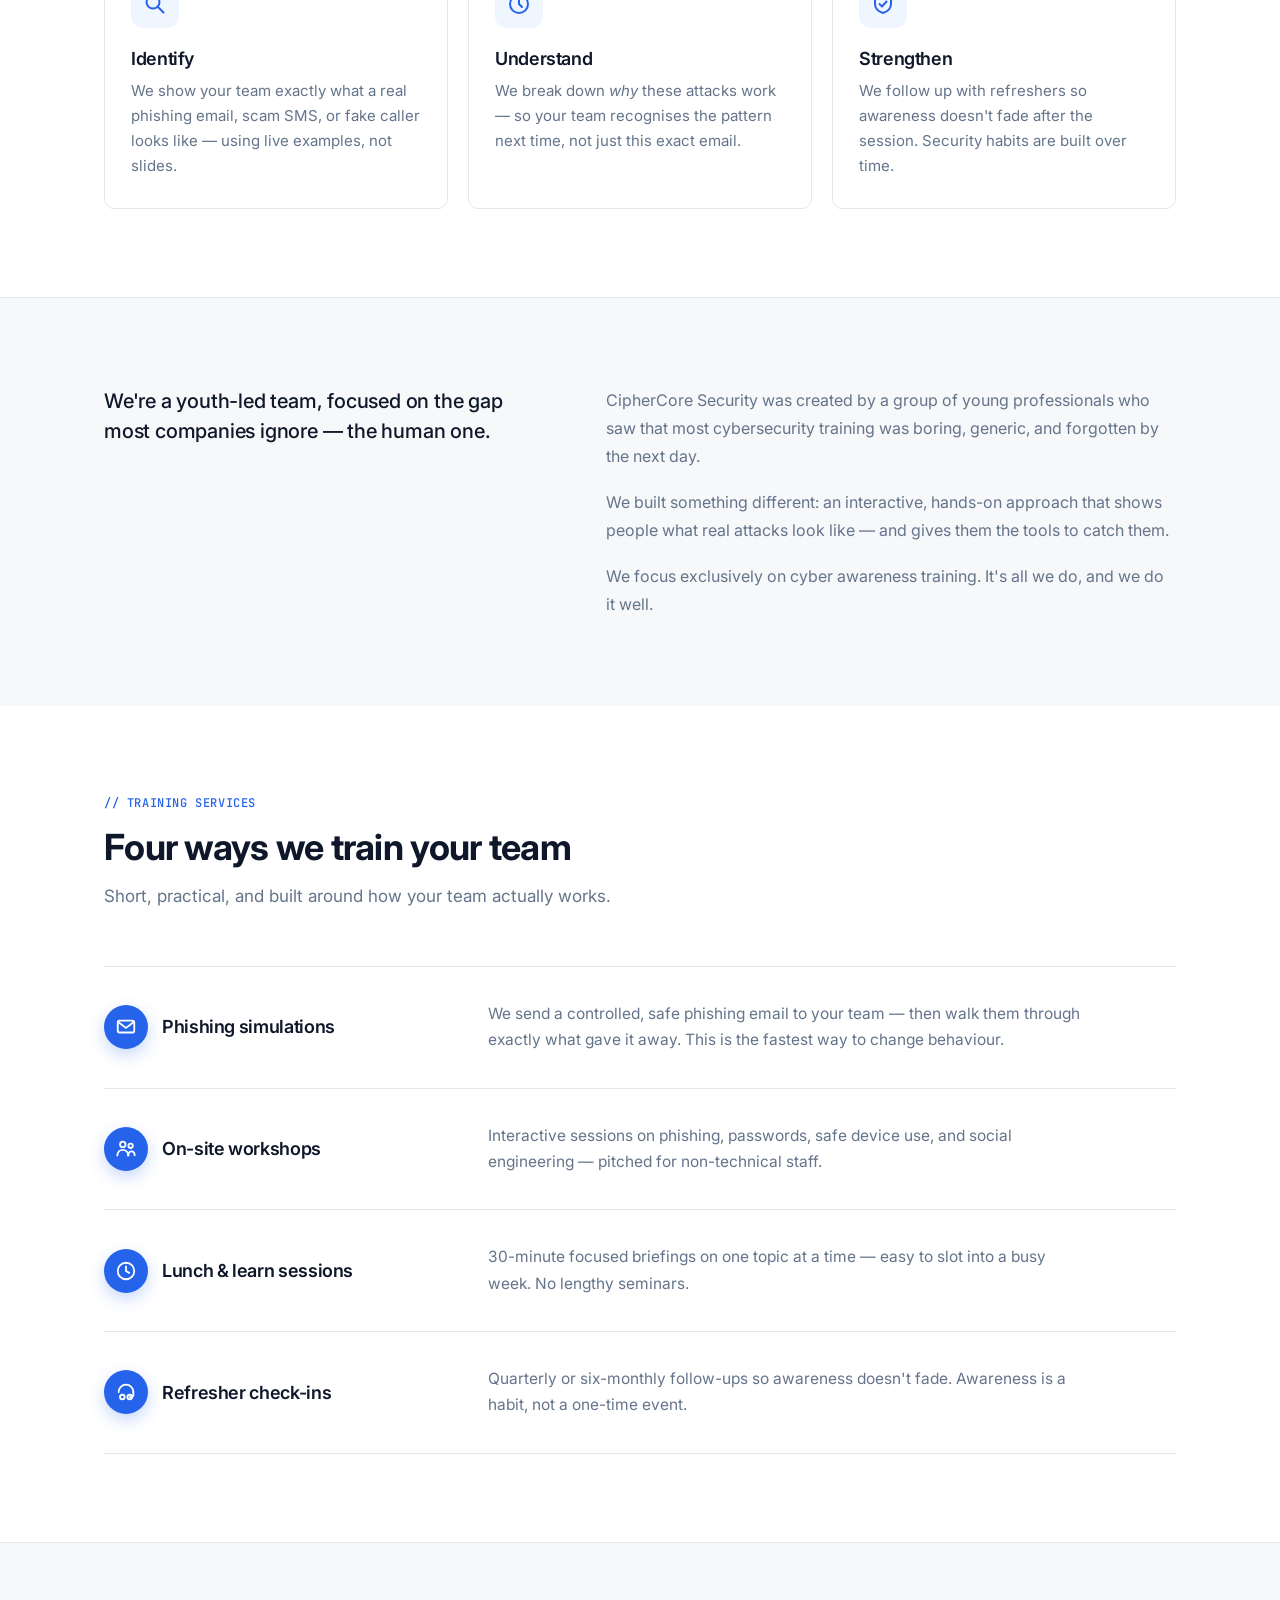
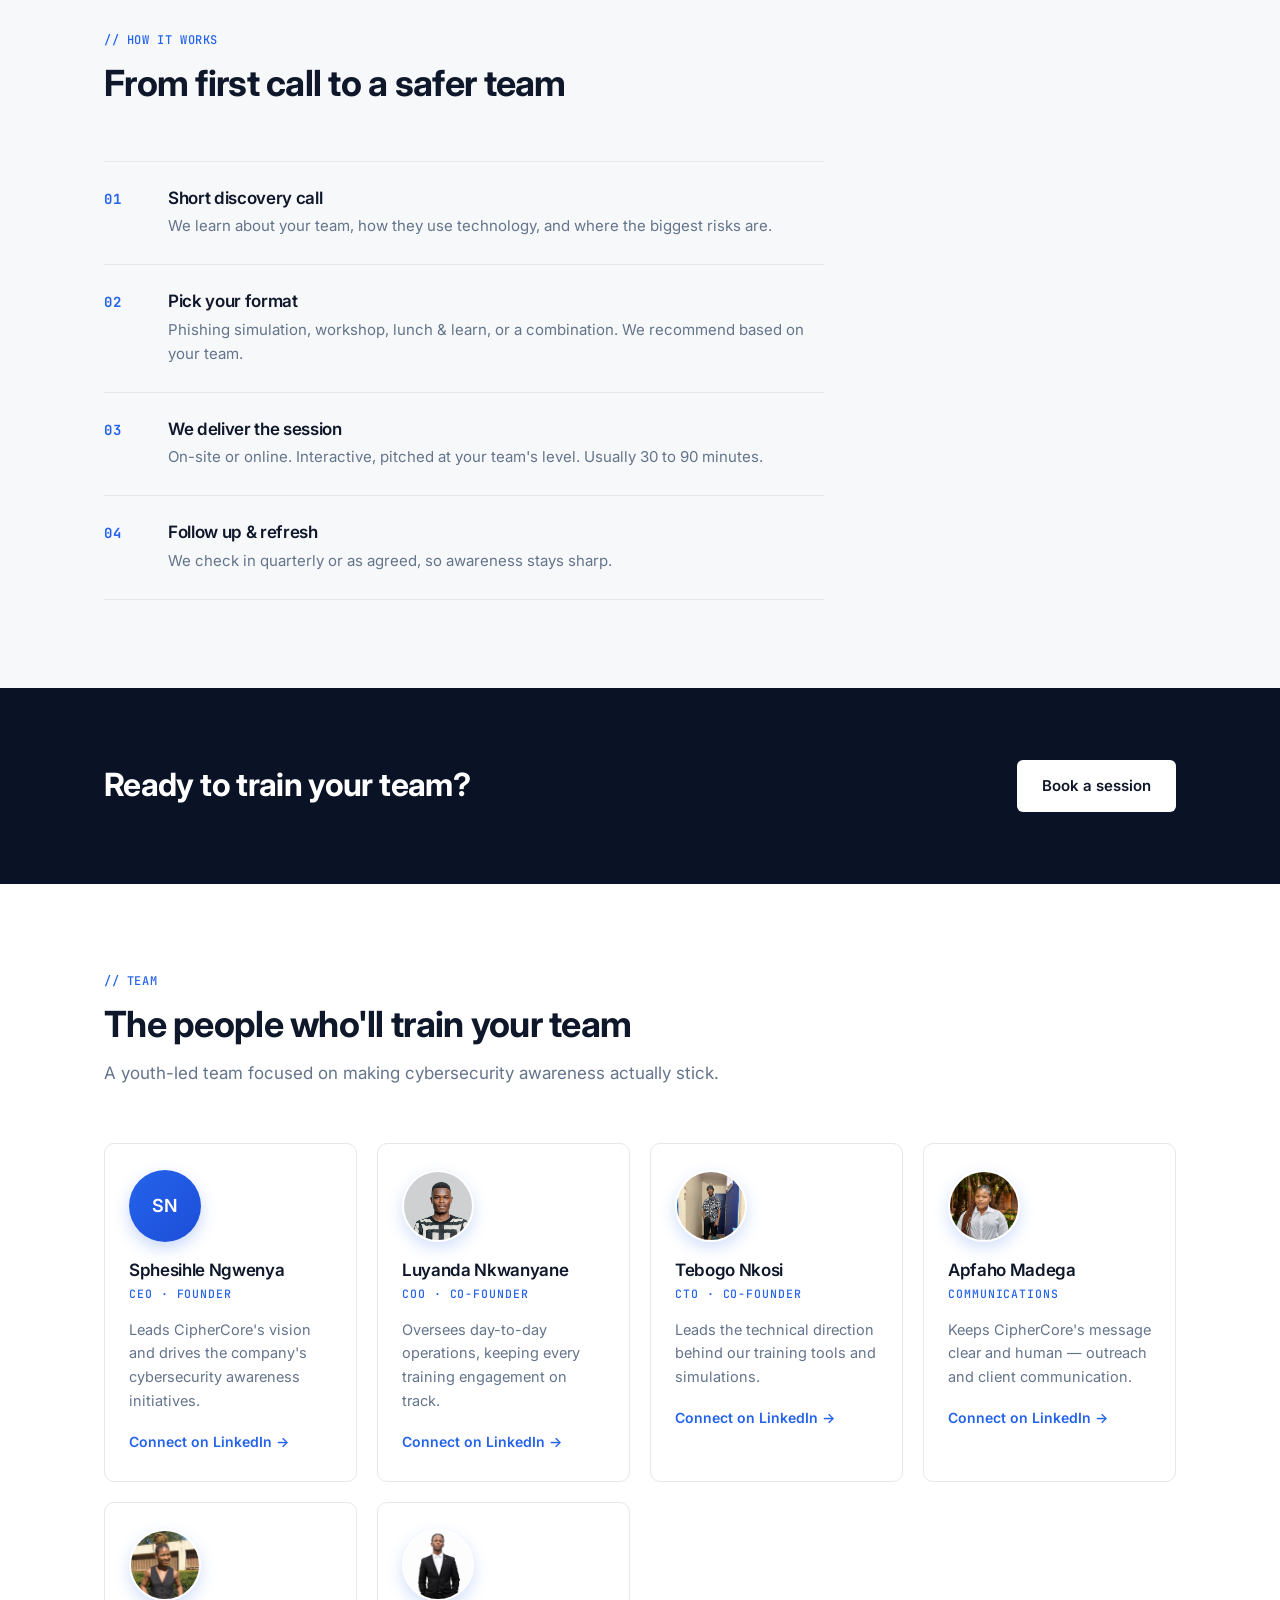
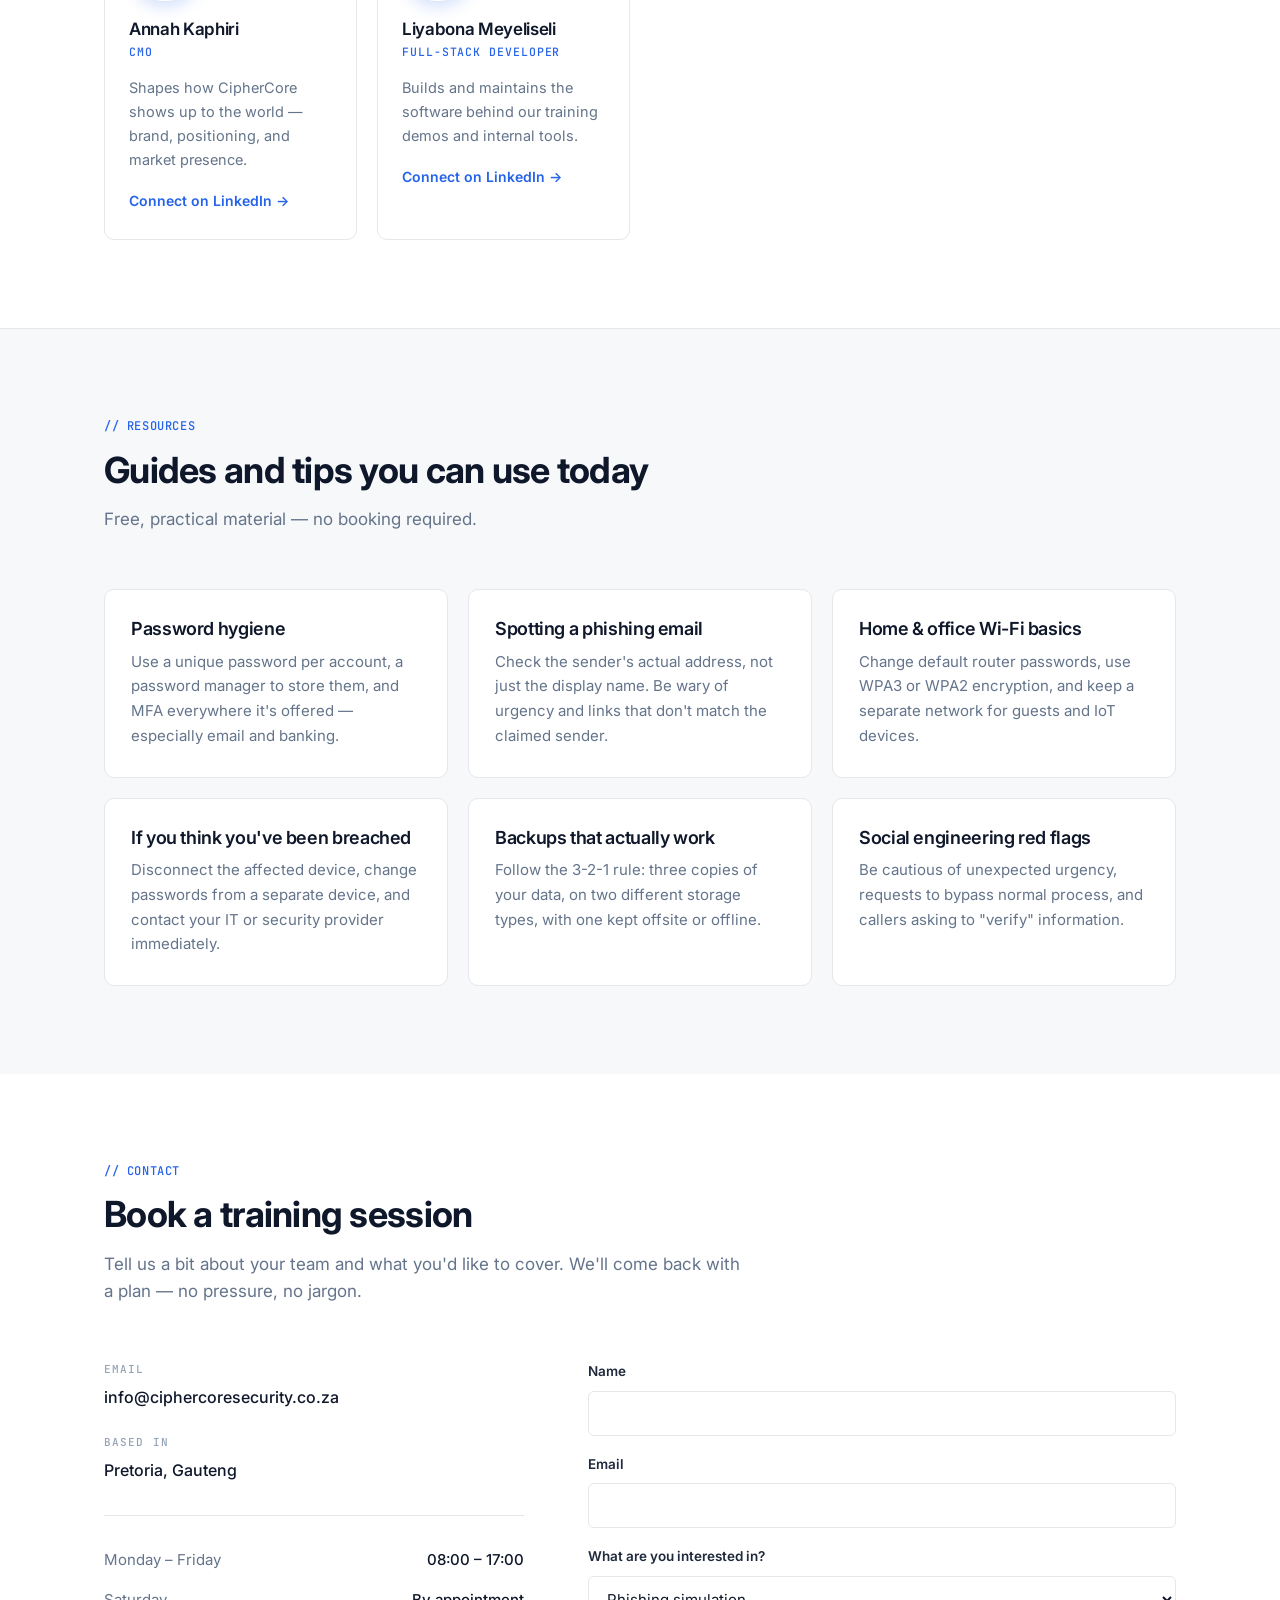
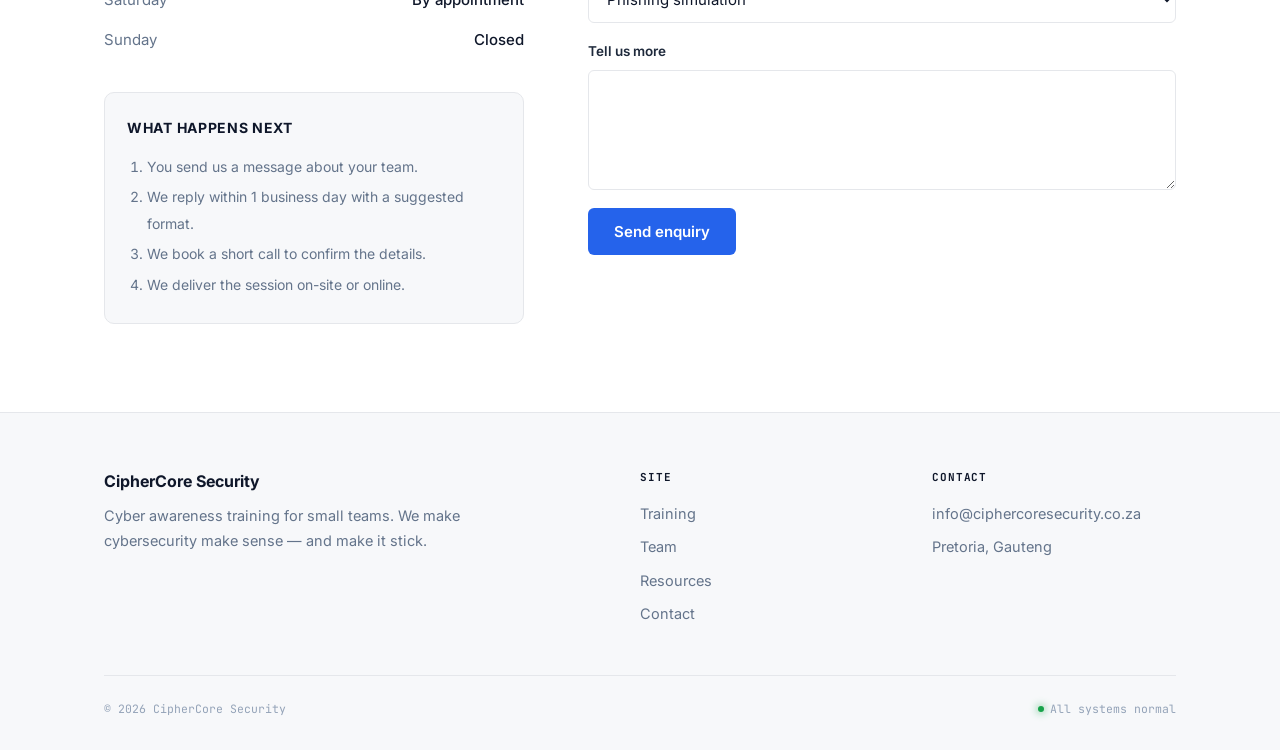
==== commit 96d38ce5: "Update index.html" ====
--- a/v2/index.html
+++ b/v2/index.html
@@ -6,7 +6,7 @@
 <title>CipherCore Security — Cyber Awareness Training</title>
 <link rel="icon" type="image/jpeg" href="../logo.jpg.jpeg">
 <meta name="theme-color" content="#2563eb">
-<meta name="description" content="CipherCore Security delivers interactive cybersecurity awareness training — phishing simulations, workshops and refreshers for small teams.">
+<meta name="description" content="Interactive cybersecurity awareness training for small teams. Phishing simulations, workshops, and refreshers — built for how real people work.">
 
 <meta property="og:type" content="website">
 <meta property="og:title" content="CipherCore Security — Cyber Awareness Training">
@@ -15,7 +15,7 @@
 <meta property="og:image" content="https://ciphercoresecurity.co.za/logo.jpg.jpeg">
 <meta name="twitter:card" content="summary_large_image">
 
-<link rel="stylesheet" href="css/main.css?v=400">
+<link rel="stylesheet" href="css/main.css?v=500">
 </head>
 <body>
 
@@ -42,15 +42,54 @@
 <!-- ============ HERO ============ -->
 <section class="hero">
   <canvas id="heroCanvas" class="hero-canvas" aria-hidden="true"></canvas>
+
+  <svg class="hero-circuit" viewBox="0 0 1200 600" preserveAspectRatio="xMidYMid slice" xmlns="http://www.w3.org/2000/svg" aria-hidden="true">
+    <defs>
+      <linearGradient id="traceGrad" x1="0" y1="0" x2="1" y2="1">
+        <stop offset="0%" stop-color="#2563eb" stop-opacity="0.6"/>
+        <stop offset="100%" stop-color="#4EC3F0" stop-opacity="0.15"/>
+      </linearGradient>
+    </defs>
+    <g stroke="url(#traceGrad)" stroke-width="1.2" fill="none">
+      <path d="M0 120 L240 120 L280 160 L520 160"/>
+      <path d="M520 160 L560 120 L1200 120"/>
+      <path d="M0 480 L320 480 L360 440 L720 440"/>
+      <path d="M720 440 L760 480 L1200 480"/>
+      <path d="M100 0 L100 220 L140 260 L140 600"/>
+      <path d="M1100 0 L1100 220 L1060 260 L1060 600"/>
+      <path d="M400 600 L400 400 L440 360 L440 0"/>
+      <path d="M800 600 L800 400 L760 360 L760 0"/>
+    </g>
+    <g fill="#2563eb">
+      <circle cx="240" cy="120" r="3"/>
+      <circle cx="520" cy="160" r="3"/>
+      <circle cx="560" cy="120" r="3"/>
+      <circle cx="320" cy="480" r="3"/>
+      <circle cx="720" cy="440" r="3"/>
+      <circle cx="140" cy="260" r="3"/>
+      <circle cx="1060" cy="260" r="3"/>
+      <circle cx="440" cy="360" r="3"/>
+      <circle cx="760" cy="360" r="3"/>
+    </g>
+  </svg>
+
   <div class="wrap hero-grid">
     <div>
-      <span class="eyebrow" style="display:block; font-size:13px; font-weight:600; color:var(--brand); margin-bottom:14px;">Cyber awareness training</span>
+      <span class="eyebrow">// Cyber awareness training</span>
       <h1>Your staff are your first line of defence.</h1>
       <p class="lede">CipherCore Security delivers practical, interactive cybersecurity awareness training for small teams. Phishing simulations, workshops, and refreshers — built around how your people actually work.</p>
       <div class="hero-ctas">
         <a href="#services" class="btn btn-primary">Our training</a>
         <a href="#contact" class="btn btn-secondary">Book a session</a>
       </div>
+
+      <div class="terminal">
+        <div class="terminal-bar">
+          <span></span><span></span><span></span>
+          <span class="terminal-title">ciphercore@security — bash</span>
+        </div>
+        <div class="terminal-body"></div>
+      </div>
     </div>
 
     <div class="hero-visual">
@@ -65,8 +104,32 @@
     <div class="trust-items">
       <span>Interactive, not PowerPoint</span>
       <span>Plain language, no jargon</span>
-      <span>Built for small teams</span>
+      <span>MWR CyberSec Certified</span>
       <span>Based in Pretoria</span>
+    </div>
+  </div>
+</section>
+
+<!-- ============ STATS ============ -->
+<section class="stats-section">
+  <div class="wrap">
+    <div class="stats-grid">
+      <div class="stat-item">
+        <span class="stat-num" data-target="91" data-suffix="%">0%</span>
+        <span class="stat-label">of breaches start with a phishing email <small>industry statistic</small></span>
+      </div>
+      <div class="stat-item">
+        <span class="stat-num" data-target="74" data-suffix="%">0%</span>
+        <span class="stat-label">of breaches involve a human element <small>industry statistic</small></span>
+      </div>
+      <div class="stat-item">
+        <span class="stat-num" data-target="60" data-suffix=" min">0 min</span>
+        <span class="stat-label">typical session length <small>interactive, not a seminar</small></span>
+      </div>
+      <div class="stat-item">
+        <span class="stat-num" data-target="1" data-suffix=" day">0 day</span>
+        <span class="stat-label">average response time to enquiries <small>Mon–Fri</small></span>
+      </div>
     </div>
   </div>
 </section>
@@ -131,7 +194,7 @@
   </div>
 </section>
 
-<!-- ============ SERVICES / TRAINING ============ -->
+<!-- ============ SERVICES ============ -->
 <section id="services">
   <div class="wrap">
     <div class="section-head">
@@ -217,7 +280,7 @@
   </div>
 </section>
 
-<!-- ============ CTA BANNER ============ -->
+<!-- ============ CTA ============ -->
 <section class="cta-banner">
   <div class="wrap">
     <h2>Ready to train your team?</h2>
@@ -260,7 +323,7 @@
       </div>
 
       <div class="team-card">
-<img src="../apfaho.jpg.jpeg" alt="Apfaho Madega" class="team-photo">
+        <img src="../apfaho.jpg.jpeg" alt="Apfaho Madega" class="team-photo">
         <h3>Apfaho Madega</h3>
         <p class="role">Communications</p>
         <p>Keeps CipherCore's message clear and human — outreach and client communication.</p>
@@ -349,9 +412,19 @@
           <div class="hours-row"><span>Saturday</span><span>By appointment</span></div>
           <div class="hours-row"><span>Sunday</span><span>Closed</span></div>
         </div>
-      </div>
-
-      <form action="https://formspree.io/f/YOUR_FORM_ID" method="POST">
+
+        <div class="next-steps">
+          <h4>What happens next</h4>
+          <ol>
+            <li>You send us a message about your team.</li>
+            <li>We reply within 1 business day with a suggested format.</li>
+            <li>We book a short call to confirm the details.</li>
+            <li>We deliver the session on-site or online.</li>
+          </ol>
+        </div>
+      </div>
+
+      <form action="https://formspree.io/f/mdeaywbo" method="POST">
         <div class="form-row">
           <label for="name">Name</label>
           <input type="text" id="name" name="name" required>
@@ -405,24 +478,19 @@
     </div>
 
     <div class="footer-bottom">
-      <span>© <span id="year"></span> CipherCore Security. All rights reserved.</span>
-      <span>ciphercoresecurity.co.za</span>
+      <span>© <span id="year"></span> CipherCore Security</span>
+      <span class="status">All systems normal</span>
     </div>
   </div>
 </footer>
 
-<script>
-  document.getElementById('year').textContent = new Date().getFullYear();
-
-  const toggle = document.querySelector('.nav-toggle');
-  const nav = document.querySelector('.nav');
-  if (toggle && nav) {
-    toggle.addEventListener('click', () => nav.classList.toggle('menu-open'));
-    nav.querySelectorAll('.nav-links a').forEach(a => {
-      a.addEventListener('click', () => nav.classList.remove('menu-open'));
-    });
-  }
-</script>
-
+<!-- Floating status widget -->
+<div class="status-widget" aria-hidden="true">
+  <div class="line"><span class="label">NODE</span><span>CORE-01</span></div>
+  <div class="line"><span class="label">STATUS</span><span class="ok"><span class="live"></span>SECURE</span></div>
+  <div class="line"><span class="label">UPTIME</span><span class="ok">99.9%</span></div>
+</div>
+
+<script src="../js/main.js"></script>
 </body>
 </html>
--- a/v2/css/main.css
+++ b/v2/css/main.css
@@ -1,8 +1,8 @@
 /* =========================================================
-   CipherCore Security — Clean Stylesheet (v2)
+   CipherCore Security — Stylesheet v2
    ========================================================= */
 
-@import url('https://fonts.googleapis.com/css2?family=Inter:wght@400;500;600;700&display=swap');
+@import url('https://fonts.googleapis.com/css2?family=Inter:wght@400;500;600;700&family=JetBrains+Mono:wght@400;500;700&display=swap');
 
 :root {
   --bg: #ffffff;
@@ -17,7 +17,12 @@
   --brand: #2563eb;
   --brand-dark: #1d4ed8;
   --brand-soft: #eff6ff;
+  --brand-glow: rgba(37, 99, 235, 0.15);
   --green: #16a34a;
+  --navy: #0a1226;
+  --navy-2: #101b38;
+  --navy-3: #152244;
+  --cyan: #4EC3F0;
   --radius: 10px;
   --radius-sm: 6px;
   --max: 1120px;
@@ -48,7 +53,7 @@
   position: sticky;
   top: 0;
   z-index: 50;
-  background: rgba(255,255,255,0.9);
+  background: rgba(255,255,255,0.92);
   backdrop-filter: blur(10px);
   border-bottom: 1px solid var(--line);
 }
@@ -141,7 +146,7 @@
 .btn-secondary:hover { border-color: var(--ink); }
 
 /* ========== SECTIONS ========== */
-section { padding: 88px 0; }
+section { padding: 88px 0; position: relative; }
 .section-soft { background: var(--bg-soft); }
 .section-line { border-top: 1px solid var(--line); }
 
@@ -149,11 +154,13 @@
 
 .eyebrow {
   display: block;
-  font-size: 13px;
-  font-weight: 600;
+  font-family: 'JetBrains Mono', monospace;
+  font-size: 12px;
+  font-weight: 500;
   color: var(--brand);
   margin-bottom: 12px;
-  letter-spacing: 0.02em;
+  letter-spacing: 0.05em;
+  text-transform: uppercase;
 }
 
 h1, h2, h3 { color: var(--ink); letter-spacing: -0.02em; line-height: 1.2; }
@@ -169,8 +176,8 @@
 .hero {
   padding: 100px 0 88px;
   background:
-    radial-gradient(circle at 15% 20%, rgba(37, 99, 235, 0.07), transparent 45%),
-    radial-gradient(circle at 85% 80%, rgba(37, 99, 235, 0.05), transparent 45%),
+    radial-gradient(circle at 15% 20%, rgba(37, 99, 235, 0.08), transparent 45%),
+    radial-gradient(circle at 85% 80%, rgba(37, 99, 235, 0.06), transparent 45%),
     linear-gradient(180deg, #f9fafc 0%, #ffffff 100%);
   border-bottom: 1px solid var(--line);
   position: relative;
@@ -183,7 +190,15 @@
   width: 100%;
   height: 100%;
   z-index: 0;
-  opacity: 0.10;
+  opacity: 0.28;
+  pointer-events: none;
+}
+
+.hero-circuit {
+  position: absolute;
+  inset: 0;
+  z-index: 0;
+  opacity: 0.35;
   pointer-events: none;
 }
 
@@ -193,7 +208,7 @@
   gap: 64px;
   align-items: center;
   position: relative;
-  z-index: 1;
+  z-index: 2;
 }
 
 .hero h1 { max-width: 16ch; margin-bottom: 24px; }
@@ -206,17 +221,84 @@
   line-height: 1.7;
 }
 
-.hero-ctas { display: flex; gap: 12px; flex-wrap: wrap; }
-
+.hero-ctas { display: flex; gap: 12px; flex-wrap: wrap; margin-bottom: 28px; }
+
+/* Terminal */
+.terminal {
+  background: var(--navy);
+  border: 1px solid #1e2b45;
+  border-radius: 10px;
+  overflow: hidden;
+  font-family: 'JetBrains Mono', monospace;
+  font-size: 12.5px;
+  max-width: 460px;
+  box-shadow: 0 12px 32px rgba(10, 18, 38, 0.18);
+}
+
+.terminal-bar {
+  display: flex;
+  align-items: center;
+  gap: 6px;
+  padding: 10px 14px;
+  border-bottom: 1px solid #1e2b45;
+  background: #0d1830;
+}
+
+.terminal-bar span {
+  width: 10px;
+  height: 10px;
+  border-radius: 50%;
+  background: #2a3a62;
+}
+.terminal-bar span:nth-child(1) { background: #ff5f57; }
+.terminal-bar span:nth-child(2) { background: #febc2e; }
+.terminal-bar span:nth-child(3) { background: #28c840; }
+
+.terminal-title {
+  margin-left: 10px;
+  color: #6f80a5;
+  font-size: 11px;
+}
+
+.terminal-body {
+  padding: 16px 18px;
+  color: #94a3b8;
+  line-height: 1.9;
+  min-height: 130px;
+}
+
+.terminal-line {
+  display: block;
+  white-space: nowrap;
+  overflow: hidden;
+}
+
+.terminal-line .prompt { color: var(--cyan); }
+.terminal-line .ok { color: var(--green); }
+.terminal-line .hl { color: #c8ffd4; }
+
+.terminal-cursor {
+  display: inline-block;
+  width: 8px;
+  height: 14px;
+  background: var(--cyan);
+  vertical-align: text-bottom;
+  animation: termBlink 1s steps(1) infinite;
+  margin-left: 2px;
+}
+
+@keyframes termBlink { 50% { opacity: 0; } }
+
+/* Hero visual */
 .hero-visual {
   display: grid;
   place-items: center;
-  padding: 0;
   position: relative;
+  z-index: 1;
 }
 
 .hero-logo {
-  max-width: 380px;
+  max-width: 100%;
   width: 100%;
   height: auto;
   display: block;
@@ -250,6 +332,46 @@
   height: 6px;
   background: var(--green);
   border-radius: 50%;
+  box-shadow: 0 0 8px rgba(22, 163, 74, 0.7);
+}
+
+/* ========== STATS (count-up) ========== */
+.stats-section {
+  background: var(--navy);
+  color: #e6ede9;
+  padding: 72px 0;
+  border-top: 1px solid #1e2b45;
+  border-bottom: 1px solid #1e2b45;
+}
+
+.stats-grid {
+  display: grid;
+  grid-template-columns: repeat(auto-fit, minmax(200px, 1fr));
+  gap: 32px;
+  text-align: center;
+}
+
+.stat-item .stat-num {
+  font-family: 'JetBrains Mono', monospace;
+  font-size: 2.5rem;
+  font-weight: 700;
+  color: var(--cyan);
+  letter-spacing: -0.02em;
+  display: block;
+  margin-bottom: 8px;
+}
+
+.stat-item .stat-label {
+  font-size: 13.5px;
+  color: #8fa1c9;
+  line-height: 1.5;
+}
+
+.stat-item .stat-label small {
+  display: block;
+  font-size: 11px;
+  opacity: 0.7;
+  margin-top: 4px;
 }
 
 /* ========== PILLARS ========== */
@@ -354,97 +476,6 @@
   max-width: 60ch;
 }
 
-/* ========== PHISHING MOCKUP ========== */
-.phish-block {
-  display: grid;
-  grid-template-columns: 1fr 1fr;
-  gap: 56px;
-  align-items: start;
-}
-
-.flag-list { display: flex; flex-direction: column; gap: 16px; margin-top: 28px; }
-
-.flag-item {
-  display: grid;
-  grid-template-columns: 26px 1fr;
-  gap: 14px;
-  align-items: start;
-  font-size: 15px;
-  color: var(--muted);
-  line-height: 1.65;
-}
-
-.flag-item strong { color: var(--ink); font-weight: 600; }
-
-.flag-num {
-  width: 26px;
-  height: 26px;
-  border-radius: 50%;
-  background: var(--brand-soft);
-  color: var(--brand);
-  display: grid;
-  place-items: center;
-  font-size: 12px;
-  font-weight: 700;
-  flex-shrink: 0;
-}
-
-.phish-mock {
-  background: var(--bg-card);
-  border: 1px solid var(--line);
-  border-radius: var(--radius);
-  overflow: hidden;
-  box-shadow: 0 12px 30px rgba(15, 23, 42, 0.06);
-}
-
-.phish-bar {
-  display: flex;
-  gap: 6px;
-  padding: 12px 16px;
-  border-bottom: 1px solid var(--line);
-  background: var(--bg-soft);
-}
-
-.phish-bar span {
-  width: 10px;
-  height: 10px;
-  border-radius: 50%;
-  background: #d4d8de;
-}
-
-.phish-headers { padding: 18px 20px; border-bottom: 1px solid var(--line); font-size: 13.5px; }
-
-.phish-headers .row {
-  display: flex;
-  gap: 10px;
-  margin-bottom: 8px;
-  color: var(--muted);
-  align-items: center;
-  flex-wrap: wrap;
-}
-.phish-headers .row:last-child { margin-bottom: 0; }
-.phish-headers .row b { color: var(--ink); font-weight: 600; min-width: 62px; }
-
-.phish-body { padding: 22px 20px; font-size: 14.5px; line-height: 1.7; color: var(--muted); }
-.phish-body p { margin-bottom: 12px; color: var(--muted); }
-.phish-body p:last-child { margin-bottom: 0; }
-.phish-body a { color: var(--brand); font-weight: 600; border-bottom: 1px solid currentColor; }
-
-.flag-inline {
-  display: inline-flex;
-  align-items: center;
-  justify-content: center;
-  width: 20px;
-  height: 20px;
-  border-radius: 50%;
-  background: var(--brand);
-  color: #fff;
-  font-size: 11px;
-  font-weight: 700;
-  margin-left: 6px;
-  vertical-align: middle;
-}
-
 /* ========== PROCESS ========== */
 .process-list { display: flex; flex-direction: column; max-width: 720px; }
 
@@ -458,12 +489,19 @@
 }
 .process-step:first-child { border-top: 1px solid var(--line); }
 
-.process-num { font-size: 14px; font-weight: 700; color: var(--brand); letter-spacing: 0.05em; }
+.process-num {
+  font-family: 'JetBrains Mono', monospace;
+  font-size: 14px;
+  font-weight: 700;
+  color: var(--brand);
+  letter-spacing: 0.05em;
+}
+
 .process-step h3 { font-size: 1.0625rem; margin-bottom: 6px; }
 .process-step p { color: var(--muted); font-size: 15px; }
 
 /* ========== CTA BANNER ========== */
-.cta-banner { background: var(--ink); color: #fff; padding: 72px 0; }
+.cta-banner { background: var(--navy); color: #fff; padding: 72px 0; }
 
 .cta-banner .wrap {
   display: flex;
@@ -514,28 +552,42 @@
 }
 
 .team-avatar {
-  width: 56px;
-  height: 56px;
+  width: 72px;
+  height: 72px;
   border-radius: 50%;
   background: linear-gradient(135deg, var(--brand), var(--brand-dark));
   color: #fff;
   display: grid;
   place-items: center;
   font-weight: 600;
-  font-size: 15px;
+  font-size: 18px;
   margin-bottom: 18px;
   letter-spacing: 0.02em;
   box-shadow: 0 6px 16px rgba(37, 99, 235, 0.25);
 }
 
+.team-photo {
+  width: 72px;
+  height: 72px;
+  border-radius: 50%;
+  object-fit: cover;
+  object-position: center top;
+  display: block;
+  margin-bottom: 18px;
+  box-shadow: 0 6px 16px rgba(37, 99, 235, 0.20);
+  border: 2px solid #fff;
+  background: #f7f8fa;
+}
+
 .team-card h3 { font-size: 1.0625rem; margin-bottom: 4px; }
 
 .team-card .role {
-  font-size: 13px;
-  font-weight: 600;
+  font-family: 'JetBrains Mono', monospace;
+  font-size: 11.5px;
+  font-weight: 500;
   color: var(--brand);
   text-transform: uppercase;
-  letter-spacing: 0.05em;
+  letter-spacing: 0.08em;
   margin-bottom: 14px;
 }
 
@@ -549,17 +601,17 @@
 
 .contact-info .item .label {
   display: block;
-  font-size: 12.5px;
-  font-weight: 600;
+  font-family: 'JetBrains Mono', monospace;
+  font-size: 11px;
+  font-weight: 500;
   color: var(--muted-2);
   text-transform: uppercase;
-  letter-spacing: 0.08em;
+  letter-spacing: 0.1em;
   margin-bottom: 6px;
 }
 
 .contact-info .item a,
 .contact-info .item span { font-size: 16px; font-weight: 500; color: var(--ink); }
-
 .contact-info .item a:hover { color: var(--brand); }
 
 .hours { border-top: 1px solid var(--line); padding-top: 24px; margin-top: 8px; }
@@ -572,6 +624,34 @@
   color: var(--muted);
 }
 .hours-row span:last-child { color: var(--ink); font-weight: 500; }
+
+/* What happens next */
+.next-steps {
+  background: var(--bg-soft);
+  border: 1px solid var(--line);
+  border-radius: var(--radius);
+  padding: 24px 22px;
+  margin-top: 8px;
+}
+
+.next-steps h4 {
+  font-size: 14px;
+  font-weight: 700;
+  color: var(--ink);
+  margin-bottom: 14px;
+  text-transform: uppercase;
+  letter-spacing: 0.05em;
+}
+
+.next-steps ol {
+  padding-left: 20px;
+  color: var(--muted);
+  font-size: 14px;
+  line-height: 1.9;
+}
+
+.next-steps li { margin-bottom: 4px; }
+.next-steps li:last-child { margin-bottom: 0; }
 
 form { display: flex; flex-direction: column; gap: 18px; }
 .form-row { display: flex; flex-direction: column; }
@@ -640,11 +720,12 @@
 .footer-brand p { color: var(--muted); font-size: 14.5px; line-height: 1.7; max-width: 40ch; }
 
 .footer-col h5 {
-  font-size: 13px;
-  font-weight: 600;
+  font-family: 'JetBrains Mono', monospace;
+  font-size: 11px;
+  font-weight: 700;
   color: var(--ink);
   text-transform: uppercase;
-  letter-spacing: 0.06em;
+  letter-spacing: 0.08em;
   margin-bottom: 16px;
 }
 
@@ -659,8 +740,77 @@
   justify-content: space-between;
   flex-wrap: wrap;
   gap: 12px;
-  font-size: 13.5px;
+  font-family: 'JetBrains Mono', monospace;
+  font-size: 11.5px;
   color: var(--muted-2);
+}
+
+.footer-bottom .status {
+  display: inline-flex;
+  align-items: center;
+  gap: 6px;
+}
+
+.footer-bottom .status::before {
+  content: "";
+  width: 6px;
+  height: 6px;
+  border-radius: 50%;
+  background: var(--green);
+  box-shadow: 0 0 8px var(--green);
+  animation: statusPulse 2s ease-in-out infinite;
+}
+
+@keyframes statusPulse {
+  0%, 100% { opacity: 1; }
+  50% { opacity: 0.4; }
+}
+
+/* ========== FLOATING STATUS WIDGET ========== */
+.status-widget {
+  position: fixed;
+  bottom: 20px;
+  right: 20px;
+  background: var(--navy);
+  border: 1px solid #1e2b45;
+  border-radius: 10px;
+  padding: 10px 14px;
+  font-family: 'JetBrains Mono', monospace;
+  font-size: 11px;
+  color: #8fa1c9;
+  box-shadow: 0 12px 32px rgba(10, 18, 38, 0.35);
+  z-index: 40;
+  line-height: 1.6;
+  pointer-events: none;
+}
+
+.status-widget .line {
+  display: flex;
+  gap: 8px;
+}
+
+.status-widget .label {
+  color: #4a5a7d;
+}
+
+.status-widget .ok {
+  color: var(--cyan);
+}
+
+.status-widget .live {
+  display: inline-block;
+  width: 6px;
+  height: 6px;
+  border-radius: 50%;
+  background: var(--green);
+  box-shadow: 0 0 8px var(--green);
+  animation: statusPulse 2s ease-in-out infinite;
+  margin-right: 4px;
+  vertical-align: middle;
+}
+
+@media (max-width: 700px) {
+  .status-widget { display: none; }
 }
 
 /* ========== RESPONSIVE ========== */
@@ -683,10 +833,10 @@
 
   .hero-grid { grid-template-columns: 1fr; gap: 48px; }
   .hero-visual { max-width: 320px; margin: 0 auto; }
+  .terminal { max-width: 100%; }
 
   .about-grid,
-  .contact-grid,
-  .phish-block { grid-template-columns: 1fr; gap: 40px; }
+  .contact-grid { grid-template-columns: 1fr; gap: 40px; }
 
   .value-row { grid-template-columns: 1fr; gap: 12px; }
   .footer-grid { grid-template-columns: 1fr; gap: 32px; }
@@ -696,24 +846,12 @@
 @media (max-width: 600px) {
   section { padding: 64px 0; }
   .hero { padding: 72px 0 64px; }
-  .hero-canvas { opacity: 0.08; }
+  .hero-canvas { opacity: 0.18; }
   .card { padding: 24px 22px; }
+  .stat-item .stat-num { font-size: 2rem; }
 }
 
 @media (prefers-reduced-motion: reduce) {
   * { animation: none !important; transition: none !important; }
   .hero-canvas { display: none; }
 }
-/* ========== TEAM PHOTOS ========== */
-.team-photo {
-  width: 72px;
-  height: 72px;
-  border-radius: 50%;
-  object-fit: cover;
-  object-position: center top;
-  display: block;
-  margin-bottom: 18px;
-  box-shadow: 0 6px 16px rgba(37, 99, 235, 0.20);
-  border: 2px solid #fff;
-  background: #f7f8fa;
-}
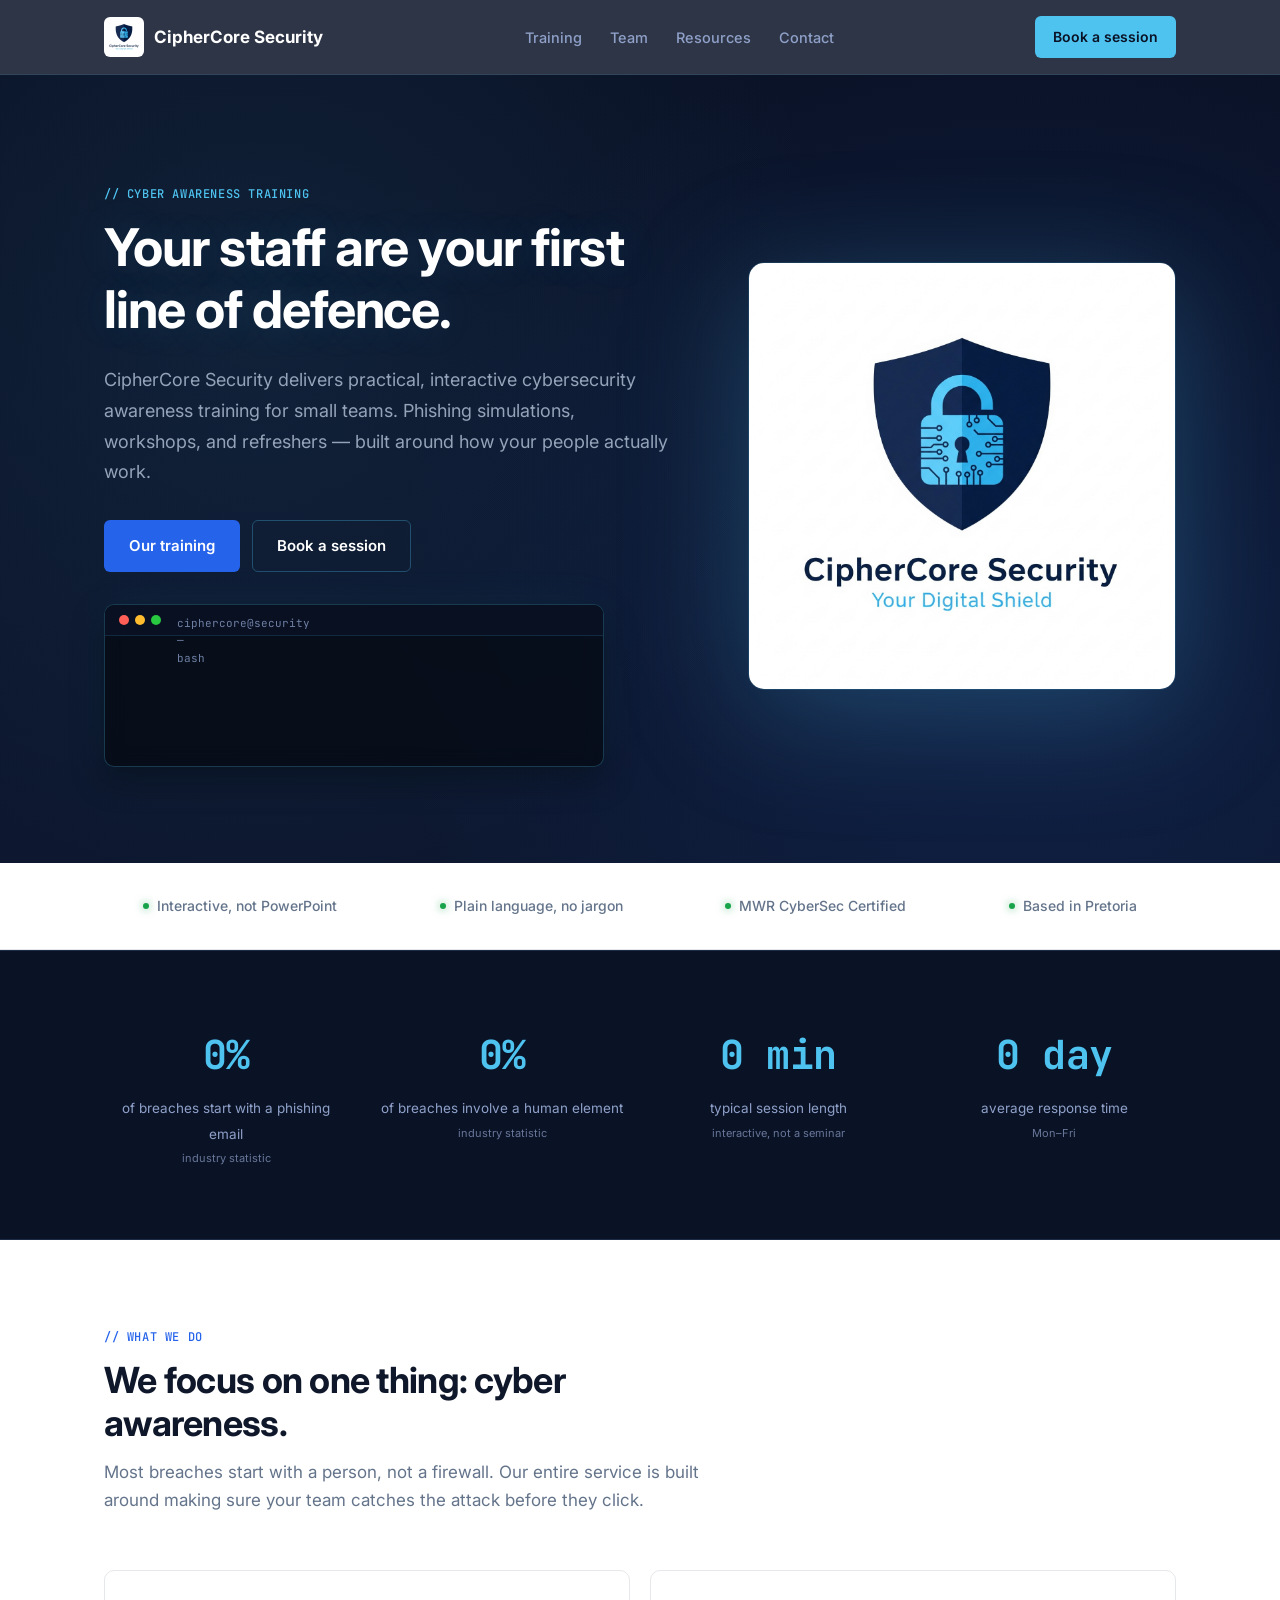
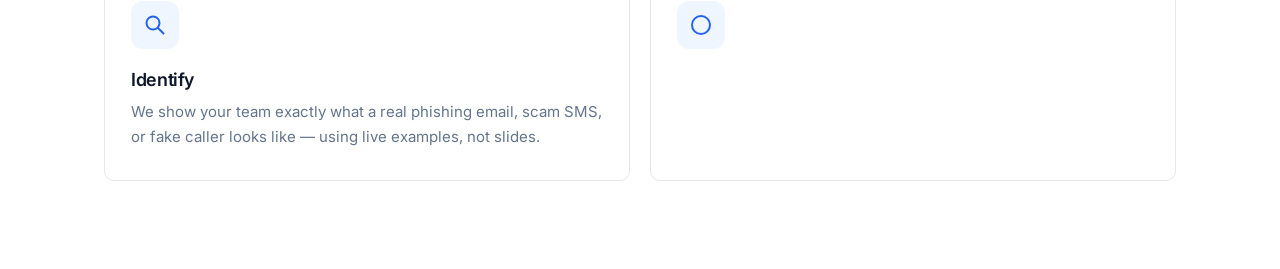
==== commit 7bb967fe: "Update index.html" ====
--- a/v2/index.html
+++ b/v2/index.html
@@ -5,7 +5,7 @@
 <meta name="viewport" content="width=device-width, initial-scale=1">
 <title>CipherCore Security — Cyber Awareness Training</title>
 <link rel="icon" type="image/jpeg" href="../logo.jpg.jpeg">
-<meta name="theme-color" content="#2563eb">
+<meta name="theme-color" content="#0a1226">
 <meta name="description" content="Interactive cybersecurity awareness training for small teams. Phishing simulations, workshops, and refreshers — built for how real people work.">
 
 <meta property="og:type" content="website">
@@ -15,7 +15,7 @@
 <meta property="og:image" content="https://ciphercoresecurity.co.za/logo.jpg.jpeg">
 <meta name="twitter:card" content="summary_large_image">
 
-<link rel="stylesheet" href="css/main.css?v=500">
+<link rel="stylesheet" href="css/main.css?v=600">
 </head>
 <body>
 
@@ -42,36 +42,6 @@
 <!-- ============ HERO ============ -->
 <section class="hero">
   <canvas id="heroCanvas" class="hero-canvas" aria-hidden="true"></canvas>
-
-  <svg class="hero-circuit" viewBox="0 0 1200 600" preserveAspectRatio="xMidYMid slice" xmlns="http://www.w3.org/2000/svg" aria-hidden="true">
-    <defs>
-      <linearGradient id="traceGrad" x1="0" y1="0" x2="1" y2="1">
-        <stop offset="0%" stop-color="#2563eb" stop-opacity="0.6"/>
-        <stop offset="100%" stop-color="#4EC3F0" stop-opacity="0.15"/>
-      </linearGradient>
-    </defs>
-    <g stroke="url(#traceGrad)" stroke-width="1.2" fill="none">
-      <path d="M0 120 L240 120 L280 160 L520 160"/>
-      <path d="M520 160 L560 120 L1200 120"/>
-      <path d="M0 480 L320 480 L360 440 L720 440"/>
-      <path d="M720 440 L760 480 L1200 480"/>
-      <path d="M100 0 L100 220 L140 260 L140 600"/>
-      <path d="M1100 0 L1100 220 L1060 260 L1060 600"/>
-      <path d="M400 600 L400 400 L440 360 L440 0"/>
-      <path d="M800 600 L800 400 L760 360 L760 0"/>
-    </g>
-    <g fill="#2563eb">
-      <circle cx="240" cy="120" r="3"/>
-      <circle cx="520" cy="160" r="3"/>
-      <circle cx="560" cy="120" r="3"/>
-      <circle cx="320" cy="480" r="3"/>
-      <circle cx="720" cy="440" r="3"/>
-      <circle cx="140" cy="260" r="3"/>
-      <circle cx="1060" cy="260" r="3"/>
-      <circle cx="440" cy="360" r="3"/>
-      <circle cx="760" cy="360" r="3"/>
-    </g>
-  </svg>
 
   <div class="wrap hero-grid">
     <div>
@@ -128,7 +98,7 @@
       </div>
       <div class="stat-item">
         <span class="stat-num" data-target="1" data-suffix=" day">0 day</span>
-        <span class="stat-label">average response time to enquiries <small>Mon–Fri</small></span>
+        <span class="stat-label">average response time <small>Mon–Fri</small></span>
       </div>
     </div>
   </div>
@@ -159,338 +129,4 @@
         <div class="pillar-icon">
           <svg viewBox="0 0 24 24" fill="none">
             <circle cx="12" cy="12" r="9" stroke="currentColor" stroke-width="2"/>
-            <path d="M12 8V12L15 15" stroke="currentColor" stroke-width="2" stroke-linecap="round"/>
-          </svg>
-        </div>
-        <h3>Understand</h3>
-        <p>We break down <em>why</em> these attacks work — so your team recognises the pattern next time, not just this exact email.</p>
-      </div>
-
-      <div class="pillar">
-        <div class="pillar-icon">
-          <svg viewBox="0 0 24 24" fill="none">
-            <path d="M12 2L20 6V12C20 16.5 16.5 19.5 12 21C7.5 19.5 4 16.5 4 12V6L12 2Z" stroke="currentColor" stroke-width="2" stroke-linejoin="round"/>
-            <path d="M8.5 12L11 14.5L15.5 9.5" stroke="currentColor" stroke-width="2" stroke-linecap="round" stroke-linejoin="round"/>
-          </svg>
-        </div>
-        <h3>Strengthen</h3>
-        <p>We follow up with refreshers so awareness doesn't fade after the session. Security habits are built over time.</p>
-      </div>
-    </div>
-  </div>
-</section>
-
-<!-- ============ ABOUT ============ -->
-<section id="about" class="section-soft section-line">
-  <div class="wrap about-grid">
-    <div>
-      <p class="about-lead">We're a youth-led team, focused on the gap most companies ignore — the human one.</p>
-    </div>
-    <div class="about-body">
-      <p>CipherCore Security was created by a group of young professionals who saw that most cybersecurity training was boring, generic, and forgotten by the next day.</p>
-      <p>We built something different: an interactive, hands-on approach that shows people what real attacks look like — and gives them the tools to catch them.</p>
-      <p>We focus exclusively on cyber awareness training. It's all we do, and we do it well.</p>
-    </div>
-  </div>
-</section>
-
-<!-- ============ SERVICES ============ -->
-<section id="services">
-  <div class="wrap">
-    <div class="section-head">
-      <span class="eyebrow">// Training services</span>
-      <h2>Four ways we train your team</h2>
-      <p>Short, practical, and built around how your team actually works.</p>
-    </div>
-
-    <div class="value-rows">
-      <div class="value-row">
-        <h3>
-          <span class="row-icon"><svg viewBox="0 0 24 24" fill="none"><rect x="3" y="5" width="18" height="13" rx="2" stroke="currentColor" stroke-width="2"/><path d="M3.5 6.5L12 13L20.5 6.5" stroke="currentColor" stroke-width="2"/></svg></span>
-          Phishing simulations
-        </h3>
-        <p>We send a controlled, safe phishing email to your team — then walk them through exactly what gave it away. This is the fastest way to change behaviour.</p>
-      </div>
-
-      <div class="value-row">
-        <h3>
-          <span class="row-icon"><svg viewBox="0 0 24 24" fill="none"><circle cx="8.5" cy="7" r="3" stroke="currentColor" stroke-width="2"/><circle cx="17" cy="8.5" r="2.4" stroke="currentColor" stroke-width="2"/><path d="M2.5 20 C2.5 14.5 6 13 8.5 13 C11 13 14.5 14.5 14.5 20" stroke="currentColor" stroke-width="2"/><path d="M14.5 20 C14.5 16 16.5 14.5 18 14.5 C19.8 14.5 21.5 16 21.5 19.5" stroke="currentColor" stroke-width="2"/></svg></span>
-          On-site workshops
-        </h3>
-        <p>Interactive sessions on phishing, passwords, safe device use, and social engineering — pitched for non-technical staff.</p>
-      </div>
-
-      <div class="value-row">
-        <h3>
-          <span class="row-icon"><svg viewBox="0 0 24 24" fill="none"><circle cx="12" cy="12" r="9" stroke="currentColor" stroke-width="2"/><path d="M12 7V12L15.5 14" stroke="currentColor" stroke-width="2" stroke-linecap="round"/></svg></span>
-          Lunch &amp; learn sessions
-        </h3>
-        <p>30-minute focused briefings on one topic at a time — easy to slot into a busy week. No lengthy seminars.</p>
-      </div>
-
-      <div class="value-row">
-        <h3>
-          <span class="row-icon"><svg viewBox="0 0 24 24" fill="none"><path d="M4 12C4 7.5 7.5 4 12 4C16.5 4 20 7.5 20 12" stroke="currentColor" stroke-width="2" stroke-linecap="round"/><path d="M20 12V15C20 16.5 19 17.5 17.5 17.5H16" stroke="currentColor" stroke-width="2" stroke-linecap="round"/><circle cx="8" cy="17.5" r="2.5" stroke="currentColor" stroke-width="2"/><circle cx="16" cy="17.5" r="2.5" stroke="currentColor" stroke-width="2"/></svg></span>
-          Refresher check-ins
-        </h3>
-        <p>Quarterly or six-monthly follow-ups so awareness doesn't fade. Awareness is a habit, not a one-time event.</p>
-      </div>
-    </div>
-  </div>
-</section>
-
-<!-- ============ PROCESS ============ -->
-<section class="section-soft section-line">
-  <div class="wrap">
-    <div class="section-head">
-      <span class="eyebrow">// How it works</span>
-      <h2>From first call to a safer team</h2>
-    </div>
-
-    <div class="process-list">
-      <div class="process-step">
-        <span class="process-num">01</span>
-        <div>
-          <h3>Short discovery call</h3>
-          <p>We learn about your team, how they use technology, and where the biggest risks are.</p>
-        </div>
-      </div>
-      <div class="process-step">
-        <span class="process-num">02</span>
-        <div>
-          <h3>Pick your format</h3>
-          <p>Phishing simulation, workshop, lunch &amp; learn, or a combination. We recommend based on your team.</p>
-        </div>
-      </div>
-      <div class="process-step">
-        <span class="process-num">03</span>
-        <div>
-          <h3>We deliver the session</h3>
-          <p>On-site or online. Interactive, pitched at your team's level. Usually 30 to 90 minutes.</p>
-        </div>
-      </div>
-      <div class="process-step">
-        <span class="process-num">04</span>
-        <div>
-          <h3>Follow up &amp; refresh</h3>
-          <p>We check in quarterly or as agreed, so awareness stays sharp.</p>
-        </div>
-      </div>
-    </div>
-  </div>
-</section>
-
-<!-- ============ CTA ============ -->
-<section class="cta-banner">
-  <div class="wrap">
-    <h2>Ready to train your team?</h2>
-    <a href="#contact" class="btn btn-primary">Book a session</a>
-  </div>
-</section>
-
-<!-- ============ TEAM ============ -->
-<section id="team">
-  <div class="wrap">
-    <div class="section-head">
-      <span class="eyebrow">// Team</span>
-      <h2>The people who'll train your team</h2>
-      <p>A youth-led team focused on making cybersecurity awareness actually stick.</p>
-    </div>
-
-    <div class="team-grid">
-      <div class="team-card">
-        <div class="team-avatar">SN</div>
-        <h3>Sphesihle Ngwenya</h3>
-        <p class="role">CEO · Founder</p>
-        <p>Leads CipherCore's vision and drives the company's cybersecurity awareness initiatives.</p>
-        <a href="https://www.linkedin.com/in/sphesihle-ngwenya-26b19022a" target="_blank" rel="noopener" class="team-link">Connect on LinkedIn →</a>
-      </div>
-
-      <div class="team-card">
-        <img src="../luyanda.jpg.jpeg" alt="Luyanda Nkwanyane" class="team-photo">
-        <h3>Luyanda Nkwanyane</h3>
-        <p class="role">COO · Co-Founder</p>
-        <p>Oversees day-to-day operations, keeping every training engagement on track.</p>
-        <a href="https://www.linkedin.com/in/luyanda-nkwanyane-616710338" target="_blank" rel="noopener" class="team-link">Connect on LinkedIn →</a>
-      </div>
-
-      <div class="team-card">
-        <img src="../tebogo.jpg.jpeg" alt="Tebogo Nkosi" class="team-photo">
-        <h3>Tebogo Nkosi</h3>
-        <p class="role">CTO · Co-Founder</p>
-        <p>Leads the technical direction behind our training tools and simulations.</p>
-        <a href="https://www.linkedin.com/in/tebogo-gift-nkosi-366661370" target="_blank" rel="noopener" class="team-link">Connect on LinkedIn →</a>
-      </div>
-
-      <div class="team-card">
-        <img src="../apfaho.jpg.jpeg" alt="Apfaho Madega" class="team-photo">
-        <h3>Apfaho Madega</h3>
-        <p class="role">Communications</p>
-        <p>Keeps CipherCore's message clear and human — outreach and client communication.</p>
-        <a href="https://www.linkedin.com/in/apfaho-madega-75aa89426" target="_blank" rel="noopener" class="team-link">Connect on LinkedIn →</a>
-      </div>
-
-      <div class="team-card">
-        <img src="../annah.jpg.jpeg" alt="Annah Kaphiri" class="team-photo">
-        <h3>Annah Kaphiri</h3>
-        <p class="role">CMO</p>
-        <p>Shapes how CipherCore shows up to the world — brand, positioning, and market presence.</p>
-        <a href="https://www.linkedin.com/in/annah-selaelo-636b09343" target="_blank" rel="noopener" class="team-link">Connect on LinkedIn →</a>
-      </div>
-
-      <div class="team-card">
-        <img src="../liyabona.jpg.jpeg" alt="Liyabona Meyeliseli" class="team-photo">
-        <h3>Liyabona Meyeliseli</h3>
-        <p class="role">Full-Stack Developer</p>
-        <p>Builds and maintains the software behind our training demos and internal tools.</p>
-        <a href="https://www.linkedin.com/in/liyabona-meyeliseli" target="_blank" rel="noopener" class="team-link">Connect on LinkedIn →</a>
-      </div>
-    </div>
-  </div>
-</section>
-
-<!-- ============ RESOURCES ============ -->
-<section id="resources" class="section-soft section-line">
-  <div class="wrap">
-    <div class="section-head">
-      <span class="eyebrow">// Resources</span>
-      <h2>Guides and tips you can use today</h2>
-      <p>Free, practical material — no booking required.</p>
-    </div>
-
-    <div class="card-grid">
-      <div class="card">
-        <h3>Password hygiene</h3>
-        <p>Use a unique password per account, a password manager to store them, and MFA everywhere it's offered — especially email and banking.</p>
-      </div>
-      <div class="card">
-        <h3>Spotting a phishing email</h3>
-        <p>Check the sender's actual address, not just the display name. Be wary of urgency and links that don't match the claimed sender.</p>
-      </div>
-      <div class="card">
-        <h3>Home &amp; office Wi-Fi basics</h3>
-        <p>Change default router passwords, use WPA3 or WPA2 encryption, and keep a separate network for guests and IoT devices.</p>
-      </div>
-      <div class="card">
-        <h3>If you think you've been breached</h3>
-        <p>Disconnect the affected device, change passwords from a separate device, and contact your IT or security provider immediately.</p>
-      </div>
-      <div class="card">
-        <h3>Backups that actually work</h3>
-        <p>Follow the 3-2-1 rule: three copies of your data, on two different storage types, with one kept offsite or offline.</p>
-      </div>
-      <div class="card">
-        <h3>Social engineering red flags</h3>
-        <p>Be cautious of unexpected urgency, requests to bypass normal process, and callers asking to "verify" information.</p>
-      </div>
-    </div>
-  </div>
-</section>
-
-<!-- ============ CONTACT ============ -->
-<section id="contact">
-  <div class="wrap">
-    <div class="section-head">
-      <span class="eyebrow">// Contact</span>
-      <h2>Book a training session</h2>
-      <p>Tell us a bit about your team and what you'd like to cover. We'll come back with a plan — no pressure, no jargon.</p>
-    </div>
-
-    <div class="contact-grid">
-      <div class="contact-info">
-        <div class="item">
-          <span class="label">Email</span>
-          <a href="mailto:info@ciphercoresecurity.co.za">info@ciphercoresecurity.co.za</a>
-        </div>
-        <div class="item">
-          <span class="label">Based in</span>
-          <span>Pretoria, Gauteng</span>
-        </div>
-
-        <div class="hours">
-          <div class="hours-row"><span>Monday – Friday</span><span>08:00 – 17:00</span></div>
-          <div class="hours-row"><span>Saturday</span><span>By appointment</span></div>
-          <div class="hours-row"><span>Sunday</span><span>Closed</span></div>
-        </div>
-
-        <div class="next-steps">
-          <h4>What happens next</h4>
-          <ol>
-            <li>You send us a message about your team.</li>
-            <li>We reply within 1 business day with a suggested format.</li>
-            <li>We book a short call to confirm the details.</li>
-            <li>We deliver the session on-site or online.</li>
-          </ol>
-        </div>
-      </div>
-
-      <form action="https://formspree.io/f/mdeaywbo" method="POST">
-        <div class="form-row">
-          <label for="name">Name</label>
-          <input type="text" id="name" name="name" required>
-        </div>
-        <div class="form-row">
-          <label for="email">Email</label>
-          <input type="email" id="email" name="email" required>
-        </div>
-        <div class="form-row">
-          <label for="service">What are you interested in?</label>
-          <select id="service" name="service">
-            <option>Phishing simulation</option>
-            <option>On-site workshop</option>
-            <option>Lunch &amp; learn session</option>
-            <option>Full awareness programme</option>
-            <option>Not sure yet — let's talk</option>
-          </select>
-        </div>
-        <div class="form-row">
-          <label for="message">Tell us more</label>
-          <textarea id="message" name="message" required></textarea>
-        </div>
-        <button type="submit">Send enquiry</button>
-      </form>
-    </div>
-  </div>
-</section>
-
-<!-- ============ FOOTER ============ -->
-<footer class="site-footer">
-  <div class="wrap">
-    <div class="footer-grid">
-      <div class="footer-brand">
-        <h4>CipherCore Security</h4>
-        <p>Cyber awareness training for small teams. We make cybersecurity make sense — and make it stick.</p>
-      </div>
-
-      <div class="footer-col">
-        <h5>Site</h5>
-        <a href="#services">Training</a>
-        <a href="#team">Team</a>
-        <a href="#resources">Resources</a>
-        <a href="#contact">Contact</a>
-      </div>
-
-      <div class="footer-col">
-        <h5>Contact</h5>
-        <a href="mailto:info@ciphercoresecurity.co.za">info@ciphercoresecurity.co.za</a>
-        <span>Pretoria, Gauteng</span>
-      </div>
-    </div>
-
-    <div class="footer-bottom">
-      <span>© <span id="year"></span> CipherCore Security</span>
-      <span class="status">All systems normal</span>
-    </div>
-  </div>
-</footer>
-
-<!-- Floating status widget -->
-<div class="status-widget" aria-hidden="true">
-  <div class="line"><span class="label">NODE</span><span>CORE-01</span></div>
-  <div class="line"><span class="label">STATUS</span><span class="ok"><span class="live"></span>SECURE</span></div>
-  <div class="line"><span class="label">UPTIME</span><span class="ok">99.9%</span></div>
-</div>
-
-<script src="../js/main.js"></script>
-</body>
-</html>
+            <path d="
--- a/v2/css/main.css
+++ b/v2/css/main.css
@@ -17,10 +17,9 @@
   --brand: #2563eb;
   --brand-dark: #1d4ed8;
   --brand-soft: #eff6ff;
-  --brand-glow: rgba(37, 99, 235, 0.15);
   --green: #16a34a;
   --navy: #0a1226;
-  --navy-2: #101b38;
+  --navy-2: #0d1830;
   --navy-3: #152244;
   --cyan: #4EC3F0;
   --radius: 10px;
@@ -53,9 +52,9 @@
   position: sticky;
   top: 0;
   z-index: 50;
-  background: rgba(255,255,255,0.92);
+  background: rgba(10, 18, 38, 0.85);
   backdrop-filter: blur(10px);
-  border-bottom: 1px solid var(--line);
+  border-bottom: 1px solid rgba(78, 195, 240, 0.12);
 }
 
 .nav {
@@ -74,7 +73,7 @@
   gap: 10px;
   font-weight: 700;
   font-size: 17px;
-  color: var(--ink);
+  color: #fff;
   flex-shrink: 0;
 }
 
@@ -92,30 +91,33 @@
   display: flex;
   gap: 28px;
   font-size: 14.5px;
-  color: var(--muted);
+  color: #8fa1c9;
   font-weight: 500;
 }
 
 .nav-links a { transition: color 0.15s; }
-.nav-links a:hover { color: var(--ink); }
+.nav-links a:hover { color: #fff; }
 
 .nav-cta {
-  background: var(--ink);
-  color: #fff;
+  background: var(--cyan);
+  color: var(--navy);
   padding: 10px 18px;
   border-radius: var(--radius-sm);
   font-size: 14px;
   font-weight: 600;
-  transition: background 0.15s;
+  transition: all 0.15s;
   white-space: nowrap;
 }
-.nav-cta:hover { background: var(--brand); }
+.nav-cta:hover {
+  background: #fff;
+  box-shadow: 0 0 20px rgba(78, 195, 240, 0.5);
+}
 
 .nav-toggle {
   display: none;
   background: none;
-  border: 1px solid var(--line);
-  color: var(--ink);
+  border: 1px solid rgba(78, 195, 240, 0.2);
+  color: #fff;
   font-size: 20px;
   padding: 6px 10px;
   border-radius: 6px;
@@ -142,8 +144,11 @@
   box-shadow: 0 8px 20px rgba(37, 99, 235, 0.25);
 }
 
-.btn-secondary { background: #fff; color: var(--ink); border-color: var(--line); }
-.btn-secondary:hover { border-color: var(--ink); }
+.btn-secondary { background: transparent; color: #fff; border-color: rgba(78, 195, 240, 0.3); }
+.btn-secondary:hover { border-color: var(--cyan); color: var(--cyan); }
+
+.btn-secondary-light { background: #fff; color: var(--ink); border-color: var(--line); }
+.btn-secondary-light:hover { border-color: var(--ink); }
 
 /* ========== SECTIONS ========== */
 section { padding: 88px 0; position: relative; }
@@ -172,16 +177,16 @@
 .section-head p { color: var(--muted); font-size: 17px; }
 p { color: var(--ink-2); }
 
-/* ========== HERO ========== */
+/* ========== HERO (dark navy) ========== */
 .hero {
-  padding: 100px 0 88px;
+  padding: 110px 0 96px;
   background:
-    radial-gradient(circle at 15% 20%, rgba(37, 99, 235, 0.08), transparent 45%),
-    radial-gradient(circle at 85% 80%, rgba(37, 99, 235, 0.06), transparent 45%),
-    linear-gradient(180deg, #f9fafc 0%, #ffffff 100%);
-  border-bottom: 1px solid var(--line);
+    radial-gradient(circle at 20% 30%, rgba(78, 195, 240, 0.08), transparent 50%),
+    radial-gradient(circle at 80% 70%, rgba(37, 99, 235, 0.12), transparent 55%),
+    linear-gradient(180deg, #0a1226 0%, #0d1830 100%);
   position: relative;
   overflow: hidden;
+  color: #fff;
 }
 
 .hero-canvas {
@@ -190,14 +195,6 @@
   width: 100%;
   height: 100%;
   z-index: 0;
-  opacity: 0.28;
-  pointer-events: none;
-}
-
-.hero-circuit {
-  position: absolute;
-  inset: 0;
-  z-index: 0;
   opacity: 0.35;
   pointer-events: none;
 }
@@ -211,28 +208,40 @@
   z-index: 2;
 }
 
-.hero h1 { max-width: 16ch; margin-bottom: 24px; }
+.hero .eyebrow {
+  color: var(--cyan);
+}
+
+.hero h1 {
+  color: #fff;
+  max-width: 16ch;
+  margin-bottom: 24px;
+  text-shadow: 0 0 40px rgba(78, 195, 240, 0.15);
+}
 
 .hero .lede {
   font-size: 18px;
-  color: var(--muted);
+  color: #94a3b8;
   max-width: 52ch;
   margin-bottom: 32px;
   line-height: 1.7;
 }
 
-.hero-ctas { display: flex; gap: 12px; flex-wrap: wrap; margin-bottom: 28px; }
+.hero-ctas { display: flex; gap: 12px; flex-wrap: wrap; margin-bottom: 32px; }
 
 /* Terminal */
 .terminal {
-  background: var(--navy);
-  border: 1px solid #1e2b45;
+  background: rgba(0, 0, 0, 0.5);
+  border: 1px solid rgba(78, 195, 240, 0.25);
   border-radius: 10px;
   overflow: hidden;
   font-family: 'JetBrains Mono', monospace;
   font-size: 12.5px;
-  max-width: 460px;
-  box-shadow: 0 12px 32px rgba(10, 18, 38, 0.18);
+  max-width: 500px;
+  box-shadow:
+    0 12px 32px rgba(0, 0, 0, 0.4),
+    0 0 40px rgba(78, 195, 240, 0.08);
+  backdrop-filter: blur(10px);
 }
 
 .terminal-bar {
@@ -240,15 +249,14 @@
   align-items: center;
   gap: 6px;
   padding: 10px 14px;
-  border-bottom: 1px solid #1e2b45;
-  background: #0d1830;
+  border-bottom: 1px solid rgba(78, 195, 240, 0.15);
+  background: rgba(10, 18, 38, 0.7);
 }
 
 .terminal-bar span {
   width: 10px;
   height: 10px;
   border-radius: 50%;
-  background: #2a3a62;
 }
 .terminal-bar span:nth-child(1) { background: #ff5f57; }
 .terminal-bar span:nth-child(2) { background: #febc2e; }
@@ -274,7 +282,7 @@
 }
 
 .terminal-line .prompt { color: var(--cyan); }
-.terminal-line .ok { color: var(--green); }
+.terminal-line .ok { color: #5FD397; }
 .terminal-line .hl { color: #c8ffd4; }
 
 .terminal-cursor {
@@ -304,7 +312,8 @@
   display: block;
   margin: 0 auto;
   border-radius: 16px;
-  filter: drop-shadow(0 20px 40px rgba(37, 99, 235, 0.15));
+  filter: drop-shadow(0 20px 60px rgba(78, 195, 240, 0.25));
+  border: 1px solid rgba(78, 195, 240, 0.15);
 }
 
 /* ========== TRUST STRIP ========== */
@@ -335,7 +344,7 @@
   box-shadow: 0 0 8px rgba(22, 163, 74, 0.7);
 }
 
-/* ========== STATS (count-up) ========== */
+/* ========== STATS ========== */
 .stats-section {
   background: var(--navy);
   color: #e6ede9;
@@ -501,7 +510,13 @@
 .process-step p { color: var(--muted); font-size: 15px; }
 
 /* ========== CTA BANNER ========== */
-.cta-banner { background: var(--navy); color: #fff; padding: 72px 0; }
+.cta-banner {
+  background:
+    radial-gradient(circle at 30% 50%, rgba(78, 195, 240, 0.1), transparent 60%),
+    var(--navy);
+  color: #fff;
+  padding: 72px 0;
+}
 
 .cta-banner .wrap {
   display: flex;
@@ -517,8 +532,8 @@
   max-width: 24ch;
 }
 
-.cta-banner .btn-primary { background: #fff; color: var(--ink); }
-.cta-banner .btn-primary:hover { background: var(--brand-soft); color: var(--brand-dark); }
+.cta-banner .btn-primary { background: var(--cyan); color: var(--navy); }
+.cta-banner .btn-primary:hover { background: #fff; }
 
 /* ========== ABOUT ========== */
 .about-grid { display: grid; grid-template-columns: 1fr 1.3fr; gap: 64px; align-items: start; }
@@ -625,7 +640,6 @@
 }
 .hours-row span:last-child { color: var(--ink); font-weight: 500; }
 
-/* What happens next */
 .next-steps {
   background: var(--bg-soft);
   border: 1px solid var(--line);
@@ -635,12 +649,13 @@
 }
 
 .next-steps h4 {
-  font-size: 14px;
+  font-family: 'JetBrains Mono', monospace;
+  font-size: 12px;
   font-weight: 700;
   color: var(--ink);
   margin-bottom: 14px;
   text-transform: uppercase;
-  letter-spacing: 0.05em;
+  letter-spacing: 0.08em;
 }
 
 .next-steps ol {
@@ -704,9 +719,10 @@
 
 /* ========== FOOTER ========== */
 .site-footer {
-  border-top: 1px solid var(--line);
-  background: var(--bg-soft);
+  border-top: 1px solid #1e2b45;
+  background: var(--navy);
   padding: 56px 0 32px;
+  color: #94a3b8;
 }
 
 .footer-grid {
@@ -716,39 +732,40 @@
   margin-bottom: 40px;
 }
 
-.footer-brand h4 { font-size: 1rem; font-weight: 700; color: var(--ink); margin-bottom: 10px; }
-.footer-brand p { color: var(--muted); font-size: 14.5px; line-height: 1.7; max-width: 40ch; }
+.footer-brand h4 { font-size: 1rem; font-weight: 700; color: #fff; margin-bottom: 10px; }
+.footer-brand p { color: #94a3b8; font-size: 14.5px; line-height: 1.7; max-width: 40ch; }
 
 .footer-col h5 {
   font-family: 'JetBrains Mono', monospace;
   font-size: 11px;
   font-weight: 700;
-  color: var(--ink);
+  color: #fff;
   text-transform: uppercase;
   letter-spacing: 0.08em;
   margin-bottom: 16px;
 }
 
 .footer-col a,
-.footer-col span { display: block; font-size: 14.5px; color: var(--muted); margin-bottom: 10px; }
-.footer-col a:hover { color: var(--brand); }
+.footer-col span { display: block; font-size: 14.5px; color: #8fa1c9; margin-bottom: 10px; }
+.footer-col a:hover { color: var(--cyan); }
 
 .footer-bottom {
   padding-top: 24px;
-  border-top: 1px solid var(--line);
+  border-top: 1px solid #1e2b45;
   display: flex;
   justify-content: space-between;
   flex-wrap: wrap;
   gap: 12px;
   font-family: 'JetBrains Mono', monospace;
   font-size: 11.5px;
-  color: var(--muted-2);
+  color: #4a5a7d;
 }
 
 .footer-bottom .status {
   display: inline-flex;
   align-items: center;
   gap: 6px;
+  color: #5FD397;
 }
 
 .footer-bottom .status::before {
@@ -756,61 +773,14 @@
   width: 6px;
   height: 6px;
   border-radius: 50%;
-  background: var(--green);
-  box-shadow: 0 0 8px var(--green);
+  background: #5FD397;
+  box-shadow: 0 0 8px #5FD397;
   animation: statusPulse 2s ease-in-out infinite;
 }
 
 @keyframes statusPulse {
   0%, 100% { opacity: 1; }
   50% { opacity: 0.4; }
-}
-
-/* ========== FLOATING STATUS WIDGET ========== */
-.status-widget {
-  position: fixed;
-  bottom: 20px;
-  right: 20px;
-  background: var(--navy);
-  border: 1px solid #1e2b45;
-  border-radius: 10px;
-  padding: 10px 14px;
-  font-family: 'JetBrains Mono', monospace;
-  font-size: 11px;
-  color: #8fa1c9;
-  box-shadow: 0 12px 32px rgba(10, 18, 38, 0.35);
-  z-index: 40;
-  line-height: 1.6;
-  pointer-events: none;
-}
-
-.status-widget .line {
-  display: flex;
-  gap: 8px;
-}
-
-.status-widget .label {
-  color: #4a5a7d;
-}
-
-.status-widget .ok {
-  color: var(--cyan);
-}
-
-.status-widget .live {
-  display: inline-block;
-  width: 6px;
-  height: 6px;
-  border-radius: 50%;
-  background: var(--green);
-  box-shadow: 0 0 8px var(--green);
-  animation: statusPulse 2s ease-in-out infinite;
-  margin-right: 4px;
-  vertical-align: middle;
-}
-
-@media (max-width: 700px) {
-  .status-widget { display: none; }
 }
 
 /* ========== RESPONSIVE ========== */
@@ -824,10 +794,10 @@
     top: 100%;
     left: 0;
     right: 0;
-    background: #fff;
+    background: rgba(10, 18, 38, 0.98);
     flex-direction: column;
     padding: 20px 24px;
-    border-bottom: 1px solid var(--line);
+    border-bottom: 1px solid rgba(78, 195, 240, 0.2);
     gap: 16px;
   }
 
@@ -846,7 +816,7 @@
 @media (max-width: 600px) {
   section { padding: 64px 0; }
   .hero { padding: 72px 0 64px; }
-  .hero-canvas { opacity: 0.18; }
+  .hero-canvas { opacity: 0.25; }
   .card { padding: 24px 22px; }
   .stat-item .stat-num { font-size: 2rem; }
 }
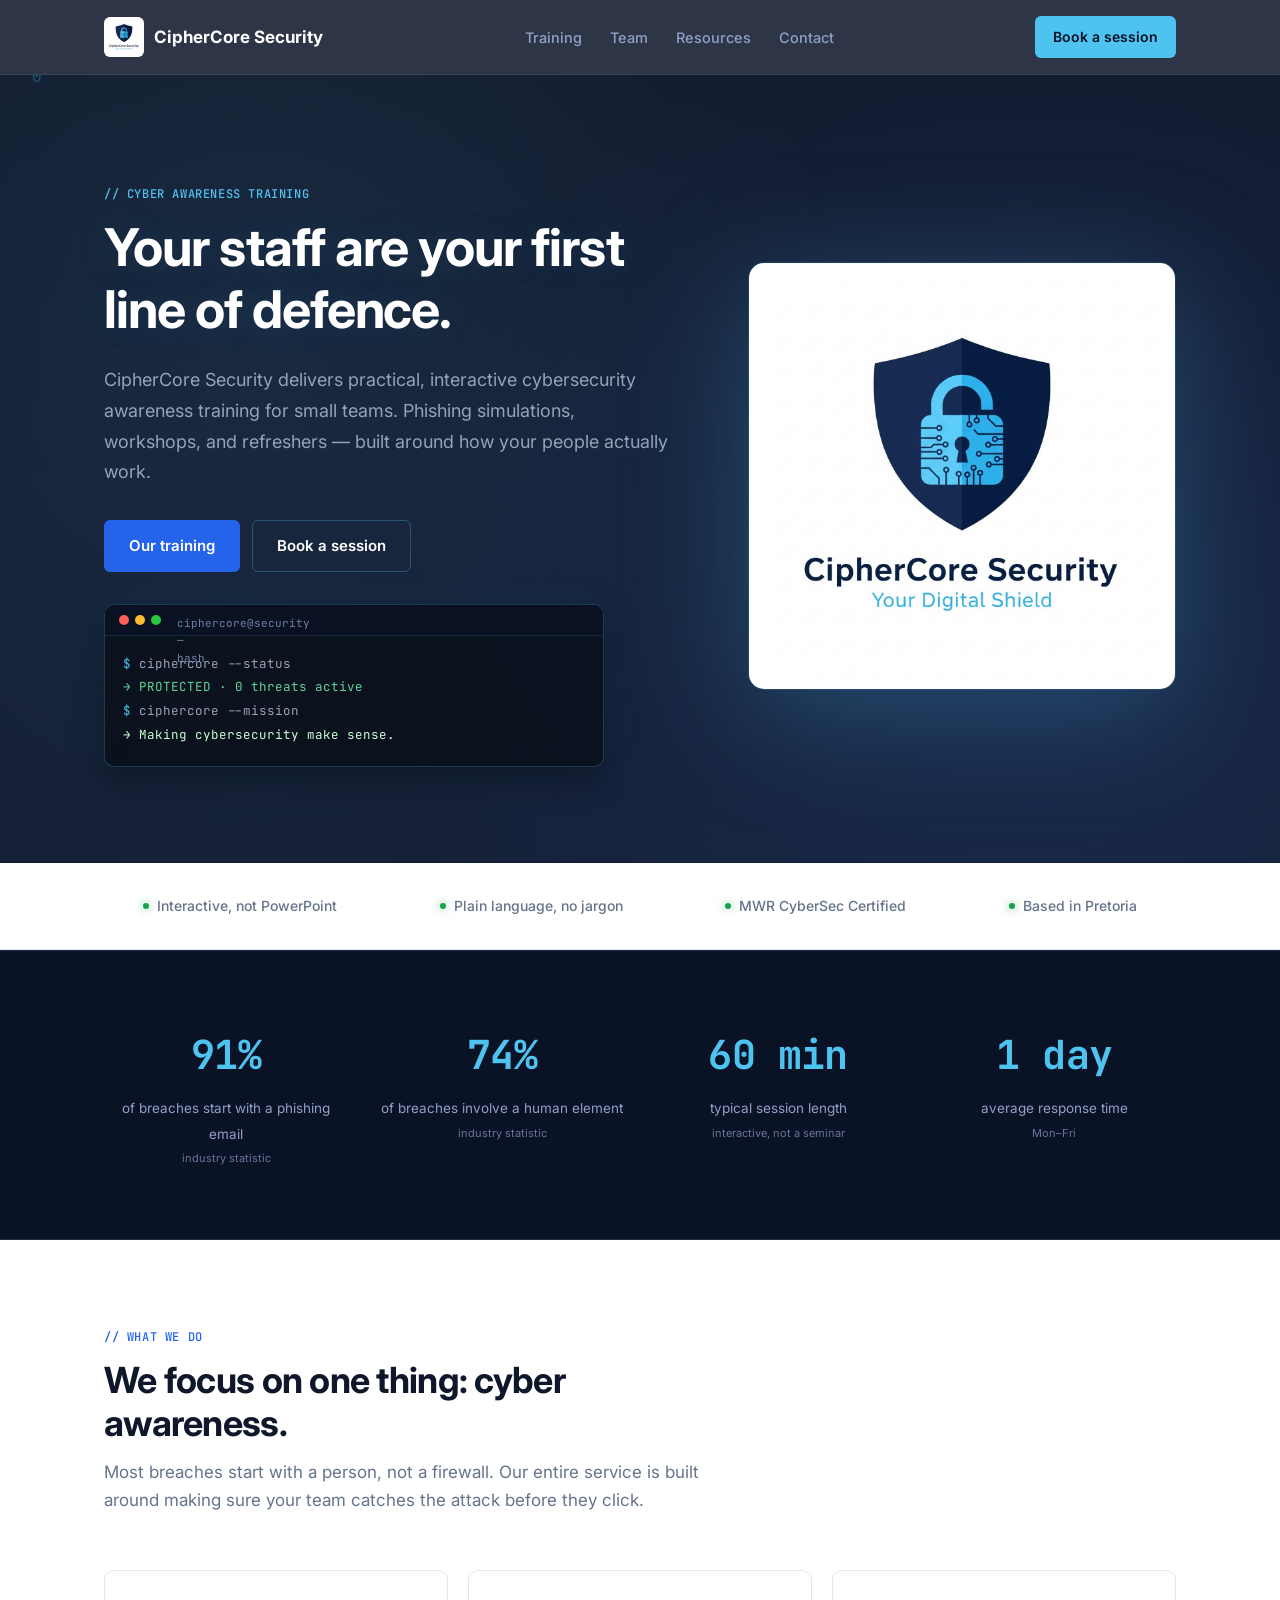
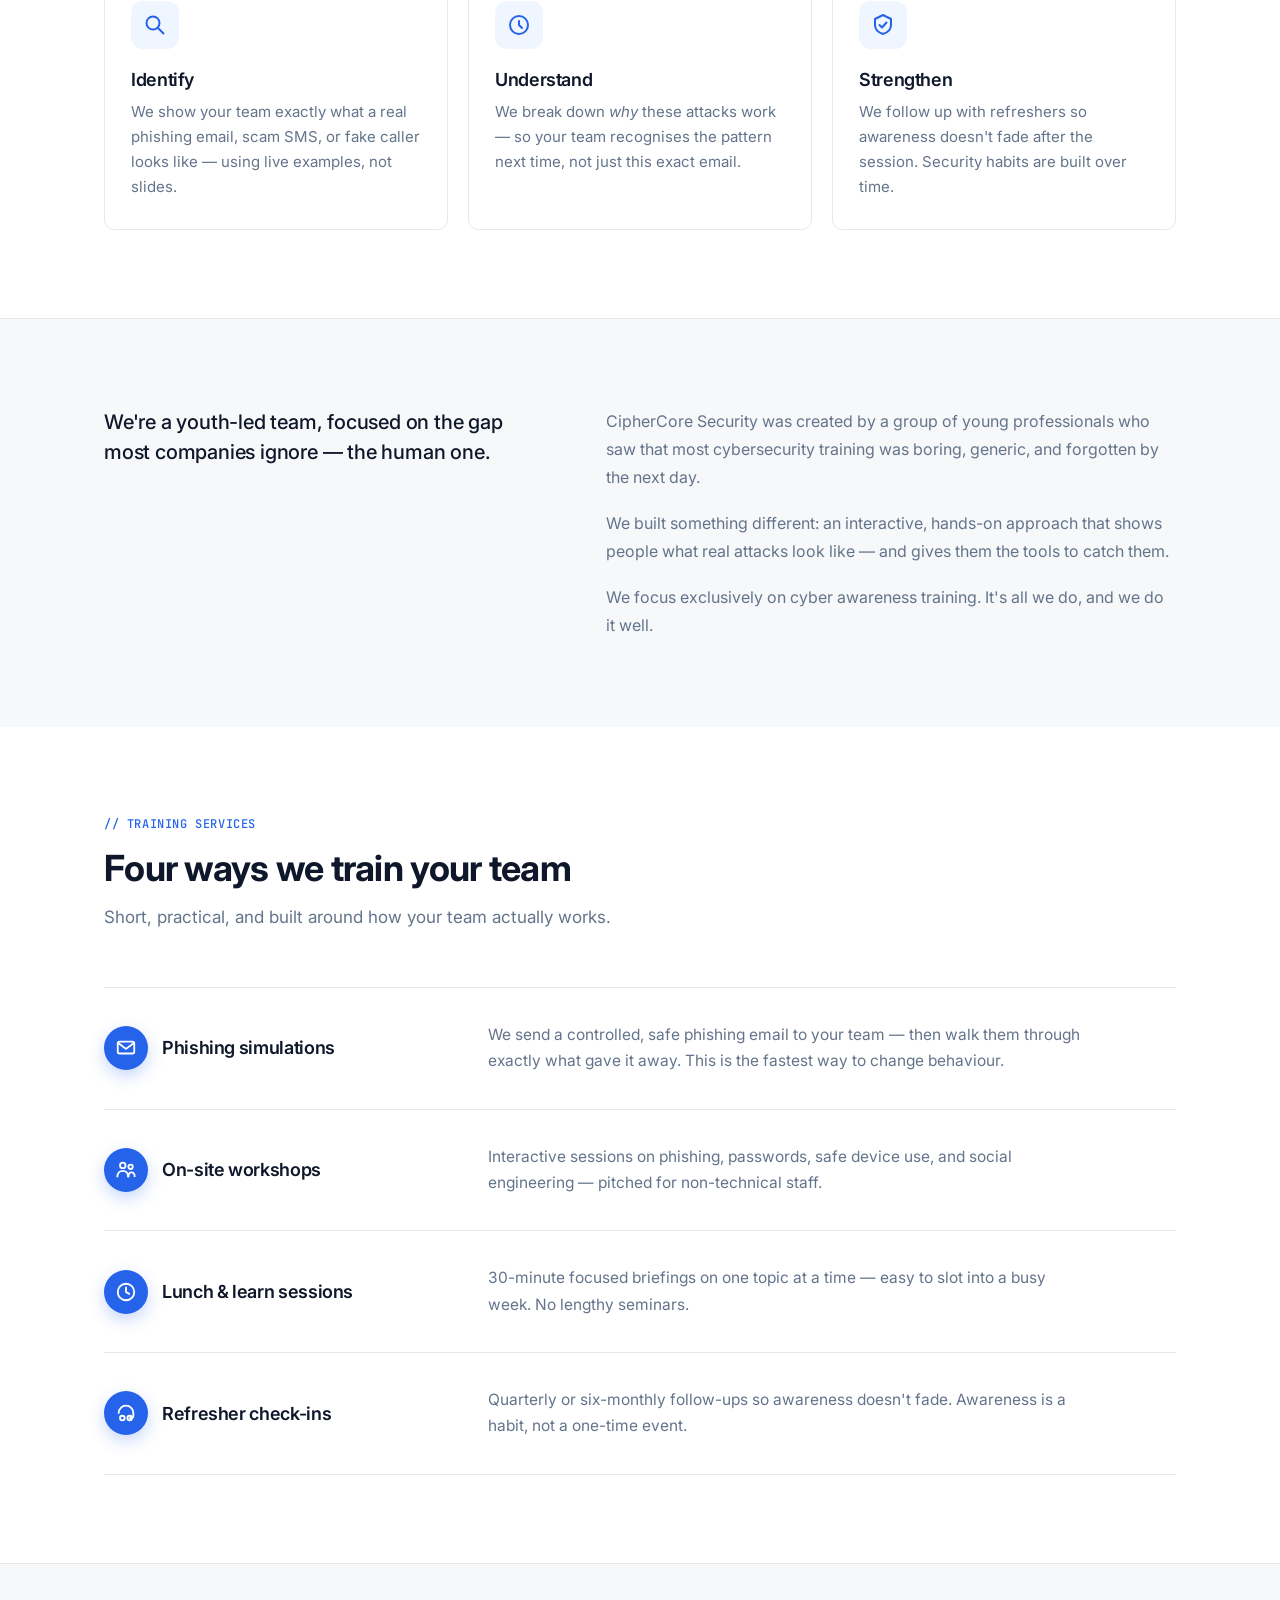
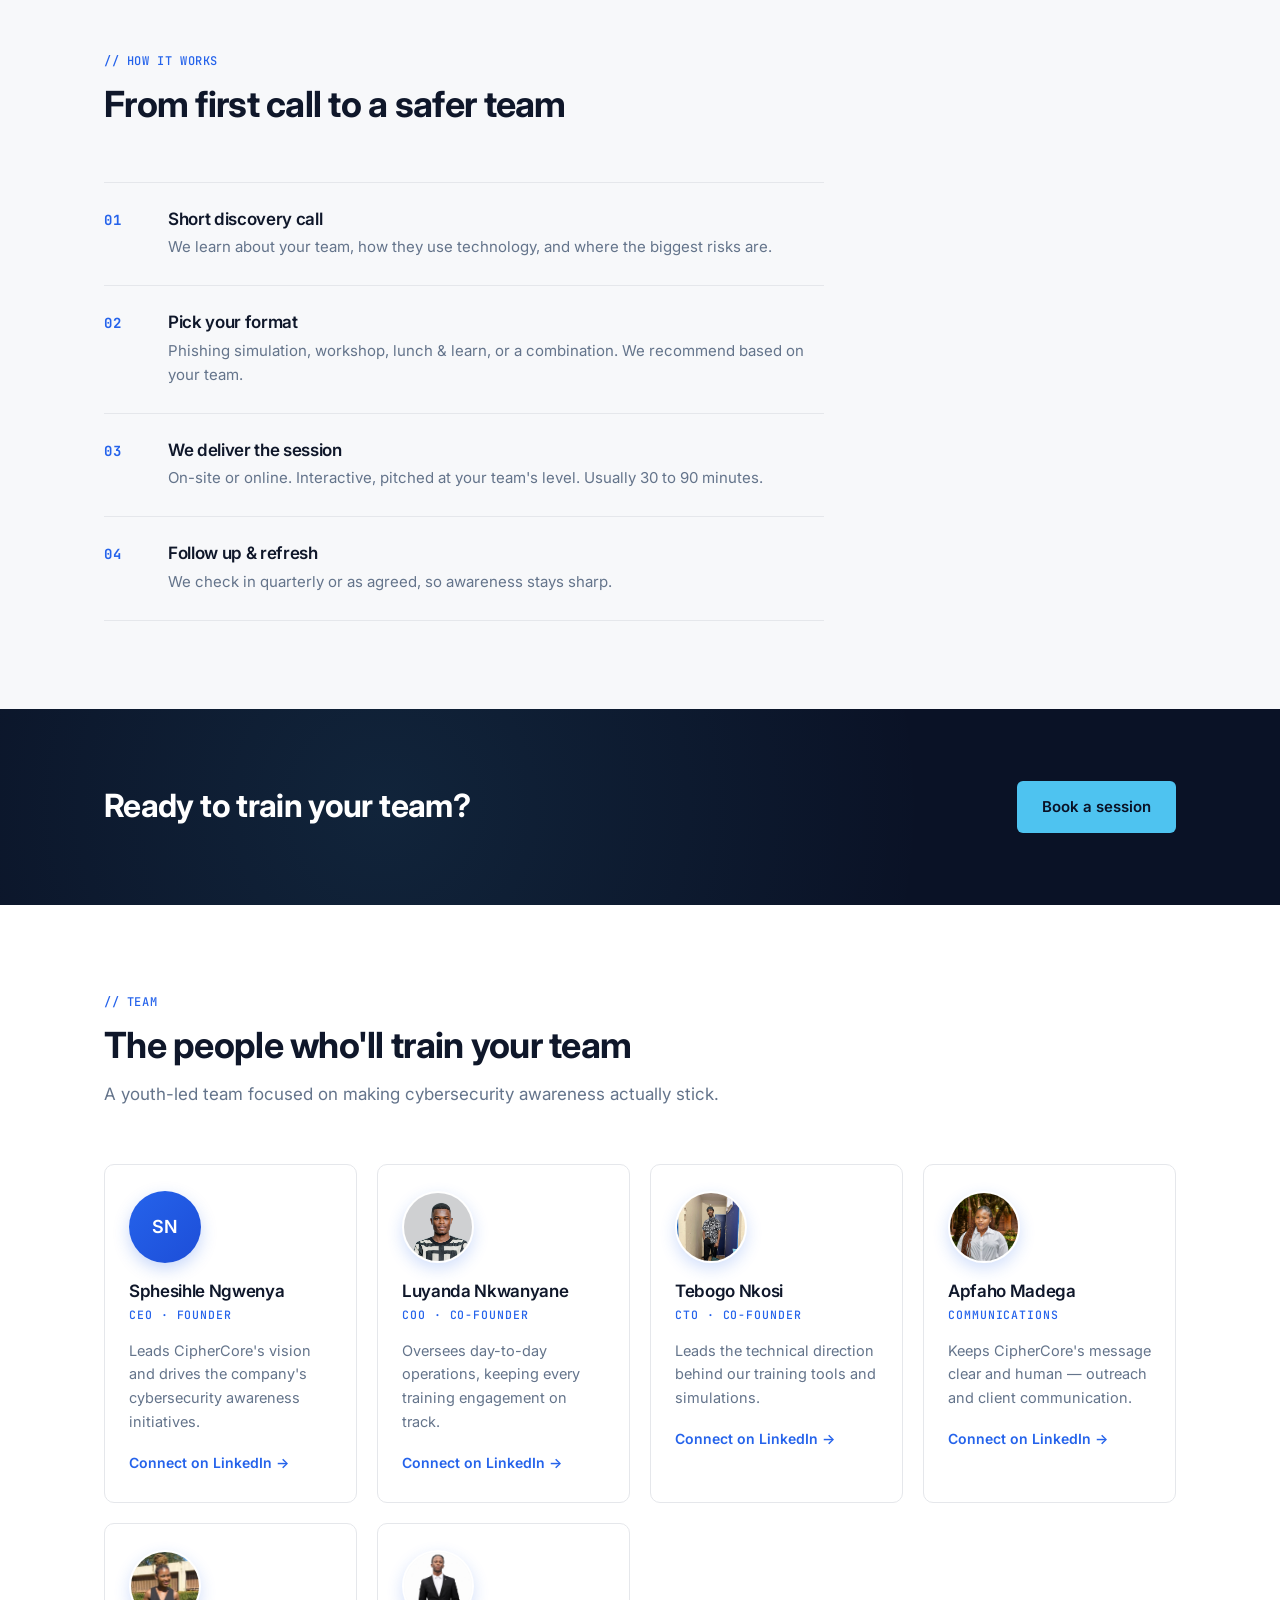
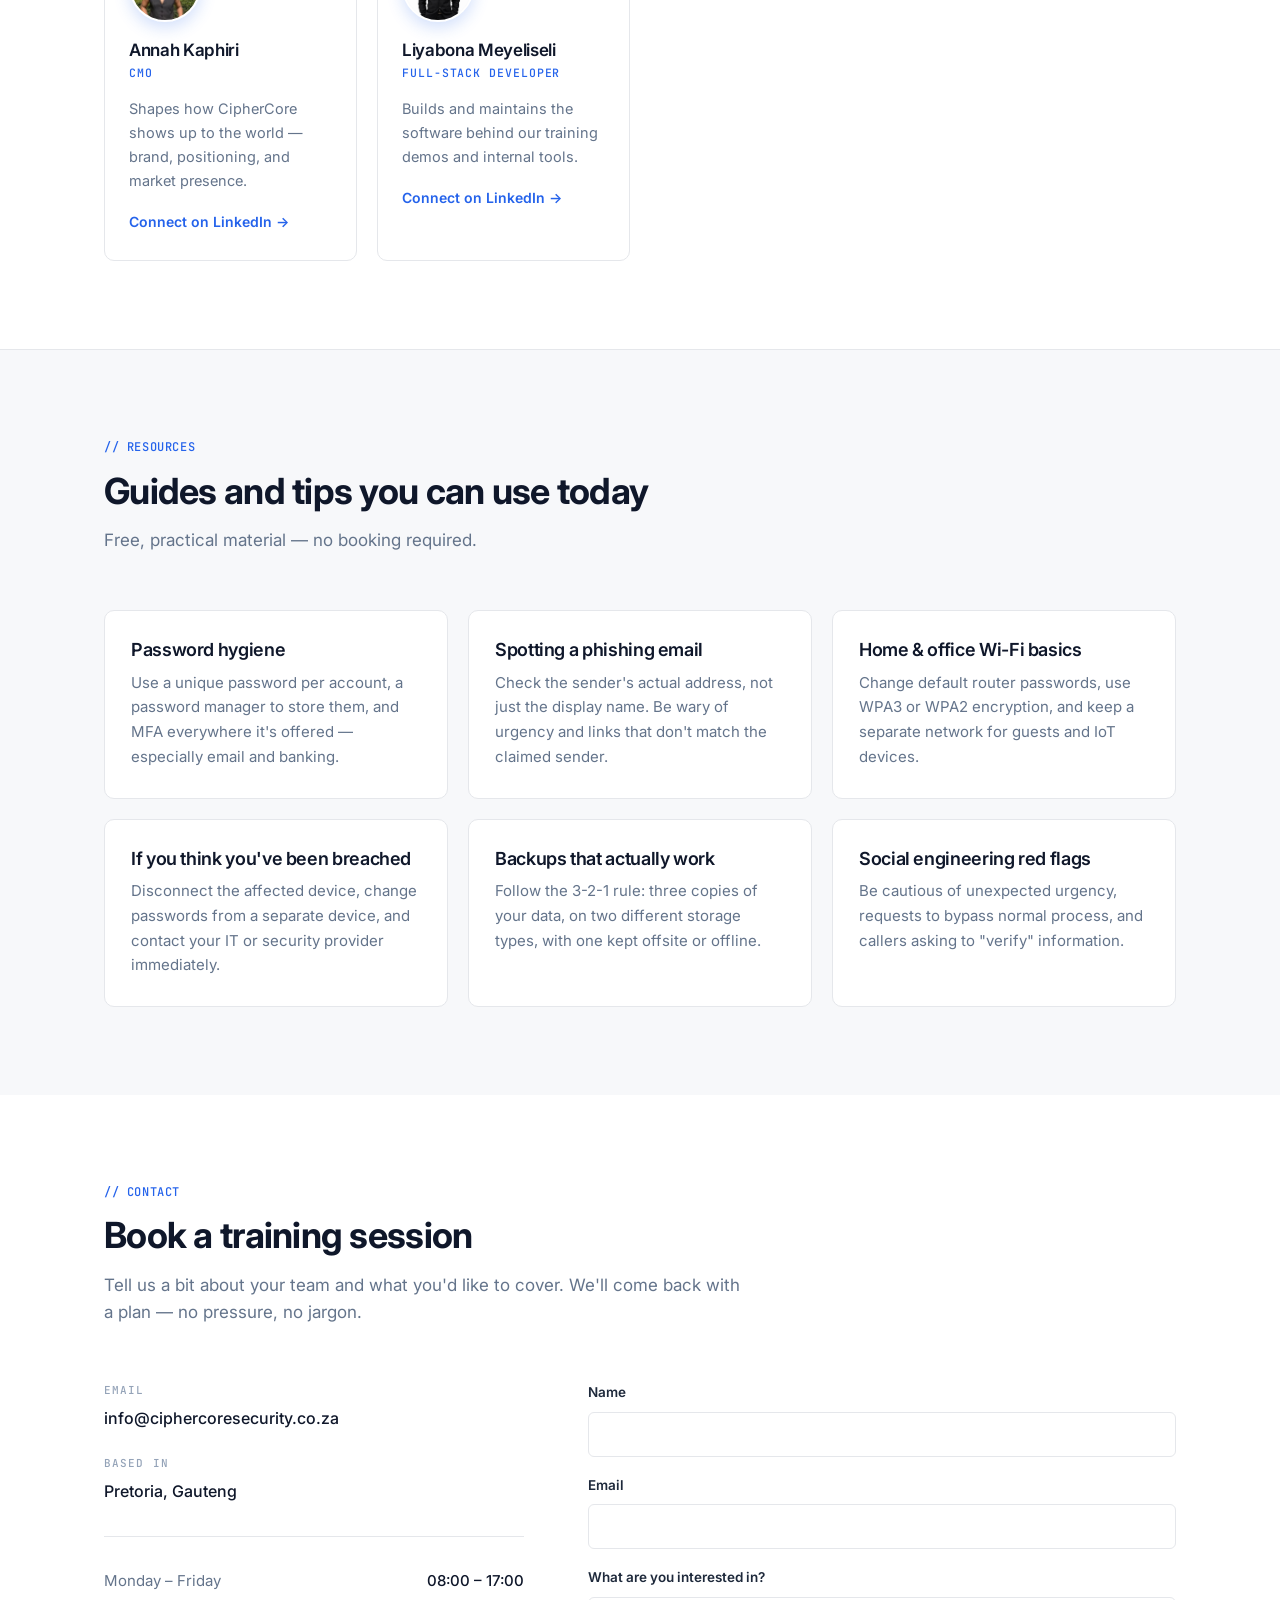
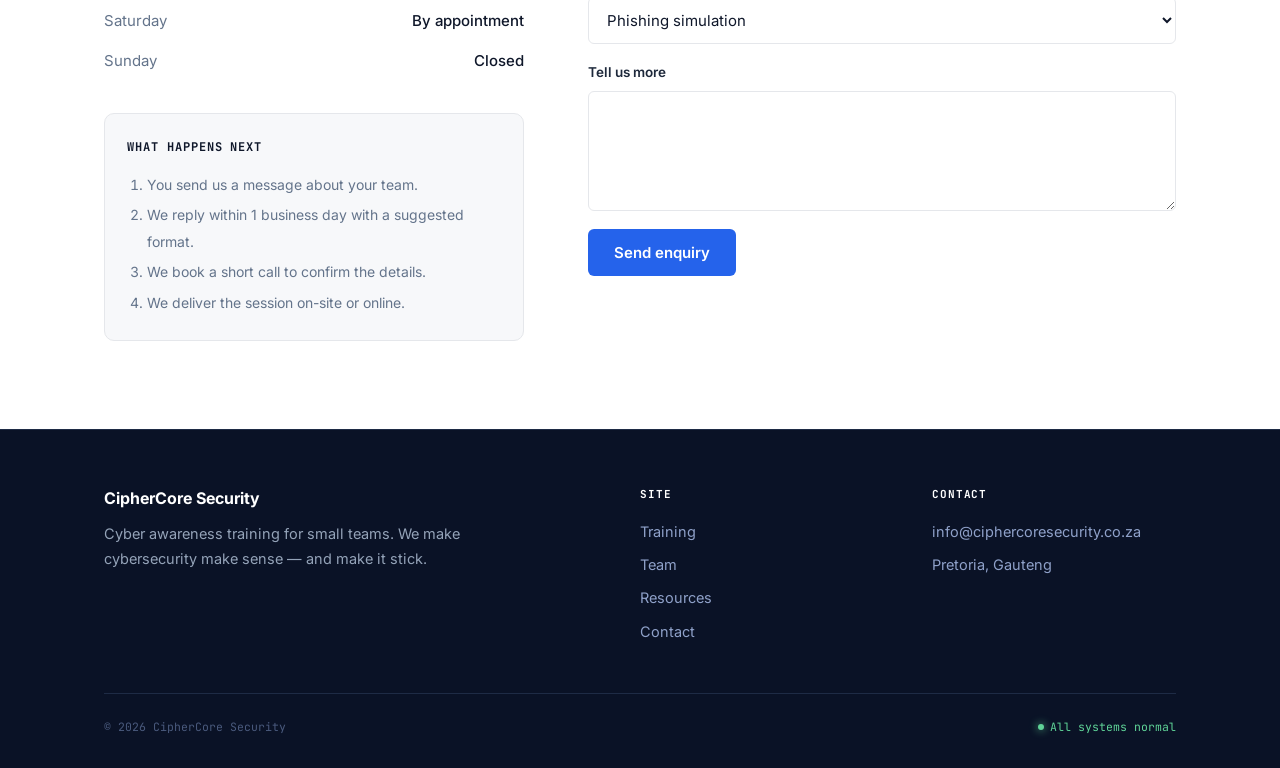
==== commit de08826a: "Update index.html" ====
--- a/v2/index.html
+++ b/v2/index.html
@@ -129,4 +129,331 @@
         <div class="pillar-icon">
           <svg viewBox="0 0 24 24" fill="none">
             <circle cx="12" cy="12" r="9" stroke="currentColor" stroke-width="2"/>
-            <path d="
+            <path d="M12 8V12L15 15" stroke="currentColor" stroke-width="2" stroke-linecap="round"/>
+          </svg>
+        </div>
+        <h3>Understand</h3>
+        <p>We break down <em>why</em> these attacks work — so your team recognises the pattern next time, not just this exact email.</p>
+      </div>
+
+      <div class="pillar">
+        <div class="pillar-icon">
+          <svg viewBox="0 0 24 24" fill="none">
+            <path d="M12 2L20 6V12C20 16.5 16.5 19.5 12 21C7.5 19.5 4 16.5 4 12V6L12 2Z" stroke="currentColor" stroke-width="2" stroke-linejoin="round"/>
+            <path d="M8.5 12L11 14.5L15.5 9.5" stroke="currentColor" stroke-width="2" stroke-linecap="round" stroke-linejoin="round"/>
+          </svg>
+        </div>
+        <h3>Strengthen</h3>
+        <p>We follow up with refreshers so awareness doesn't fade after the session. Security habits are built over time.</p>
+      </div>
+    </div>
+  </div>
+</section>
+
+<!-- ============ ABOUT ============ -->
+<section id="about" class="section-soft section-line">
+  <div class="wrap about-grid">
+    <div>
+      <p class="about-lead">We're a youth-led team, focused on the gap most companies ignore — the human one.</p>
+    </div>
+    <div class="about-body">
+      <p>CipherCore Security was created by a group of young professionals who saw that most cybersecurity training was boring, generic, and forgotten by the next day.</p>
+      <p>We built something different: an interactive, hands-on approach that shows people what real attacks look like — and gives them the tools to catch them.</p>
+      <p>We focus exclusively on cyber awareness training. It's all we do, and we do it well.</p>
+    </div>
+  </div>
+</section>
+
+<!-- ============ SERVICES ============ -->
+<section id="services">
+  <div class="wrap">
+    <div class="section-head">
+      <span class="eyebrow">// Training services</span>
+      <h2>Four ways we train your team</h2>
+      <p>Short, practical, and built around how your team actually works.</p>
+    </div>
+
+    <div class="value-rows">
+      <div class="value-row">
+        <h3>
+          <span class="row-icon"><svg viewBox="0 0 24 24" fill="none"><rect x="3" y="5" width="18" height="13" rx="2" stroke="currentColor" stroke-width="2"/><path d="M3.5 6.5L12 13L20.5 6.5" stroke="currentColor" stroke-width="2"/></svg></span>
+          Phishing simulations
+        </h3>
+        <p>We send a controlled, safe phishing email to your team — then walk them through exactly what gave it away. This is the fastest way to change behaviour.</p>
+      </div>
+
+      <div class="value-row">
+        <h3>
+          <span class="row-icon"><svg viewBox="0 0 24 24" fill="none"><circle cx="8.5" cy="7" r="3" stroke="currentColor" stroke-width="2"/><circle cx="17" cy="8.5" r="2.4" stroke="currentColor" stroke-width="2"/><path d="M2.5 20 C2.5 14.5 6 13 8.5 13 C11 13 14.5 14.5 14.5 20" stroke="currentColor" stroke-width="2"/><path d="M14.5 20 C14.5 16 16.5 14.5 18 14.5 C19.8 14.5 21.5 16 21.5 19.5" stroke="currentColor" stroke-width="2"/></svg></span>
+          On-site workshops
+        </h3>
+        <p>Interactive sessions on phishing, passwords, safe device use, and social engineering — pitched for non-technical staff.</p>
+      </div>
+
+      <div class="value-row">
+        <h3>
+          <span class="row-icon"><svg viewBox="0 0 24 24" fill="none"><circle cx="12" cy="12" r="9" stroke="currentColor" stroke-width="2"/><path d="M12 7V12L15.5 14" stroke="currentColor" stroke-width="2" stroke-linecap="round"/></svg></span>
+          Lunch &amp; learn sessions
+        </h3>
+        <p>30-minute focused briefings on one topic at a time — easy to slot into a busy week. No lengthy seminars.</p>
+      </div>
+
+      <div class="value-row">
+        <h3>
+          <span class="row-icon"><svg viewBox="0 0 24 24" fill="none"><path d="M4 12C4 7.5 7.5 4 12 4C16.5 4 20 7.5 20 12" stroke="currentColor" stroke-width="2" stroke-linecap="round"/><path d="M20 12V15C20 16.5 19 17.5 17.5 17.5H16" stroke="currentColor" stroke-width="2" stroke-linecap="round"/><circle cx="8" cy="17.5" r="2.5" stroke="currentColor" stroke-width="2"/><circle cx="16" cy="17.5" r="2.5" stroke="currentColor" stroke-width="2"/></svg></span>
+          Refresher check-ins
+        </h3>
+        <p>Quarterly or six-monthly follow-ups so awareness doesn't fade. Awareness is a habit, not a one-time event.</p>
+      </div>
+    </div>
+  </div>
+</section>
+
+<!-- ============ PROCESS ============ -->
+<section class="section-soft section-line">
+  <div class="wrap">
+    <div class="section-head">
+      <span class="eyebrow">// How it works</span>
+      <h2>From first call to a safer team</h2>
+    </div>
+
+    <div class="process-list">
+      <div class="process-step">
+        <span class="process-num">01</span>
+        <div>
+          <h3>Short discovery call</h3>
+          <p>We learn about your team, how they use technology, and where the biggest risks are.</p>
+        </div>
+      </div>
+      <div class="process-step">
+        <span class="process-num">02</span>
+        <div>
+          <h3>Pick your format</h3>
+          <p>Phishing simulation, workshop, lunch &amp; learn, or a combination. We recommend based on your team.</p>
+        </div>
+      </div>
+      <div class="process-step">
+        <span class="process-num">03</span>
+        <div>
+          <h3>We deliver the session</h3>
+          <p>On-site or online. Interactive, pitched at your team's level. Usually 30 to 90 minutes.</p>
+        </div>
+      </div>
+      <div class="process-step">
+        <span class="process-num">04</span>
+        <div>
+          <h3>Follow up &amp; refresh</h3>
+          <p>We check in quarterly or as agreed, so awareness stays sharp.</p>
+        </div>
+      </div>
+    </div>
+  </div>
+</section>
+
+<!-- ============ CTA ============ -->
+<section class="cta-banner">
+  <div class="wrap">
+    <h2>Ready to train your team?</h2>
+    <a href="#contact" class="btn btn-primary">Book a session</a>
+  </div>
+</section>
+
+<!-- ============ TEAM ============ -->
+<section id="team">
+  <div class="wrap">
+    <div class="section-head">
+      <span class="eyebrow">// Team</span>
+      <h2>The people who'll train your team</h2>
+      <p>A youth-led team focused on making cybersecurity awareness actually stick.</p>
+    </div>
+
+    <div class="team-grid">
+      <div class="team-card">
+        <div class="team-avatar">SN</div>
+        <h3>Sphesihle Ngwenya</h3>
+        <p class="role">CEO · Founder</p>
+        <p>Leads CipherCore's vision and drives the company's cybersecurity awareness initiatives.</p>
+        <a href="https://www.linkedin.com/in/sphesihle-ngwenya-26b19022a" target="_blank" rel="noopener" class="team-link">Connect on LinkedIn →</a>
+      </div>
+
+      <div class="team-card">
+        <img src="../luyanda.jpg.jpeg" alt="Luyanda Nkwanyane" class="team-photo">
+        <h3>Luyanda Nkwanyane</h3>
+        <p class="role">COO · Co-Founder</p>
+        <p>Oversees day-to-day operations, keeping every training engagement on track.</p>
+        <a href="https://www.linkedin.com/in/luyanda-nkwanyane-616710338" target="_blank" rel="noopener" class="team-link">Connect on LinkedIn →</a>
+      </div>
+
+      <div class="team-card">
+        <img src="../tebogo.jpg.jpeg" alt="Tebogo Nkosi" class="team-photo">
+        <h3>Tebogo Nkosi</h3>
+        <p class="role">CTO · Co-Founder</p>
+        <p>Leads the technical direction behind our training tools and simulations.</p>
+        <a href="https://www.linkedin.com/in/tebogo-gift-nkosi-366661370" target="_blank" rel="noopener" class="team-link">Connect on LinkedIn →</a>
+      </div>
+
+      <div class="team-card">
+        <img src="../apfaho.jpg.jpeg" alt="Apfaho Madega" class="team-photo">
+        <h3>Apfaho Madega</h3>
+        <p class="role">Communications</p>
+        <p>Keeps CipherCore's message clear and human — outreach and client communication.</p>
+        <a href="https://www.linkedin.com/in/apfaho-madega-75aa89426" target="_blank" rel="noopener" class="team-link">Connect on LinkedIn →</a>
+      </div>
+
+      <div class="team-card">
+        <img src="../annah.jpg.jpeg" alt="Annah Kaphiri" class="team-photo">
+        <h3>Annah Kaphiri</h3>
+        <p class="role">CMO</p>
+        <p>Shapes how CipherCore shows up to the world — brand, positioning, and market presence.</p>
+        <a href="https://www.linkedin.com/in/annah-selaelo-636b09343" target="_blank" rel="noopener" class="team-link">Connect on LinkedIn →</a>
+      </div>
+
+      <div class="team-card">
+        <img src="../liyabona.jpg.jpeg" alt="Liyabona Meyeliseli" class="team-photo">
+        <h3>Liyabona Meyeliseli</h3>
+        <p class="role">Full-Stack Developer</p>
+        <p>Builds and maintains the software behind our training demos and internal tools.</p>
+        <a href="https://www.linkedin.com/in/liyabona-meyeliseli" target="_blank" rel="noopener" class="team-link">Connect on LinkedIn →</a>
+      </div>
+    </div>
+  </div>
+</section>
+
+<!-- ============ RESOURCES ============ -->
+<section id="resources" class="section-soft section-line">
+  <div class="wrap">
+    <div class="section-head">
+      <span class="eyebrow">// Resources</span>
+      <h2>Guides and tips you can use today</h2>
+      <p>Free, practical material — no booking required.</p>
+    </div>
+
+    <div class="card-grid">
+      <div class="card">
+        <h3>Password hygiene</h3>
+        <p>Use a unique password per account, a password manager to store them, and MFA everywhere it's offered — especially email and banking.</p>
+      </div>
+      <div class="card">
+        <h3>Spotting a phishing email</h3>
+        <p>Check the sender's actual address, not just the display name. Be wary of urgency and links that don't match the claimed sender.</p>
+      </div>
+      <div class="card">
+        <h3>Home &amp; office Wi-Fi basics</h3>
+        <p>Change default router passwords, use WPA3 or WPA2 encryption, and keep a separate network for guests and IoT devices.</p>
+      </div>
+      <div class="card">
+        <h3>If you think you've been breached</h3>
+        <p>Disconnect the affected device, change passwords from a separate device, and contact your IT or security provider immediately.</p>
+      </div>
+      <div class="card">
+        <h3>Backups that actually work</h3>
+        <p>Follow the 3-2-1 rule: three copies of your data, on two different storage types, with one kept offsite or offline.</p>
+      </div>
+      <div class="card">
+        <h3>Social engineering red flags</h3>
+        <p>Be cautious of unexpected urgency, requests to bypass normal process, and callers asking to "verify" information.</p>
+      </div>
+    </div>
+  </div>
+</section>
+
+<!-- ============ CONTACT ============ -->
+<section id="contact">
+  <div class="wrap">
+    <div class="section-head">
+      <span class="eyebrow">// Contact</span>
+      <h2>Book a training session</h2>
+      <p>Tell us a bit about your team and what you'd like to cover. We'll come back with a plan — no pressure, no jargon.</p>
+    </div>
+
+    <div class="contact-grid">
+      <div class="contact-info">
+        <div class="item">
+          <span class="label">Email</span>
+          <a href="mailto:info@ciphercoresecurity.co.za">info@ciphercoresecurity.co.za</a>
+        </div>
+        <div class="item">
+          <span class="label">Based in</span>
+          <span>Pretoria, Gauteng</span>
+        </div>
+
+        <div class="hours">
+          <div class="hours-row"><span>Monday – Friday</span><span>08:00 – 17:00</span></div>
+          <div class="hours-row"><span>Saturday</span><span>By appointment</span></div>
+          <div class="hours-row"><span>Sunday</span><span>Closed</span></div>
+        </div>
+
+        <div class="next-steps">
+          <h4>What happens next</h4>
+          <ol>
+            <li>You send us a message about your team.</li>
+            <li>We reply within 1 business day with a suggested format.</li>
+            <li>We book a short call to confirm the details.</li>
+            <li>We deliver the session on-site or online.</li>
+          </ol>
+        </div>
+      </div>
+
+      <form action="https://formspree.io/f/mdeaywbo" method="POST">
+        <div class="form-row">
+          <label for="name">Name</label>
+          <input type="text" id="name" name="name" required>
+        </div>
+        <div class="form-row">
+          <label for="email">Email</label>
+          <input type="email" id="email" name="email" required>
+        </div>
+        <div class="form-row">
+          <label for="service">What are you interested in?</label>
+          <select id="service" name="service">
+            <option>Phishing simulation</option>
+            <option>On-site workshop</option>
+            <option>Lunch &amp; learn session</option>
+            <option>Full awareness programme</option>
+            <option>Not sure yet — let's talk</option>
+          </select>
+        </div>
+        <div class="form-row">
+          <label for="message">Tell us more</label>
+          <textarea id="message" name="message" required></textarea>
+        </div>
+        <button type="submit">Send enquiry</button>
+      </form>
+    </div>
+  </div>
+</section>
+
+<!-- ============ FOOTER ============ -->
+<footer class="site-footer">
+  <div class="wrap">
+    <div class="footer-grid">
+      <div class="footer-brand">
+        <h4>CipherCore Security</h4>
+        <p>Cyber awareness training for small teams. We make cybersecurity make sense — and make it stick.</p>
+      </div>
+
+      <div class="footer-col">
+        <h5>Site</h5>
+        <a href="#services">Training</a>
+        <a href="#team">Team</a>
+        <a href="#resources">Resources</a>
+        <a href="#contact">Contact</a>
+      </div>
+
+      <div class="footer-col">
+        <h5>Contact</h5>
+        <a href="mailto:info@ciphercoresecurity.co.za">info@ciphercoresecurity.co.za</a>
+        <span>Pretoria, Gauteng</span>
+      </div>
+    </div>
+
+    <div class="footer-bottom">
+      <span>© <span id="year"></span> CipherCore Security</span>
+      <span class="status">All systems normal</span>
+    </div>
+  </div>
+</footer>
+
+<script src="../js/main.js"></script>
+</body>
+</html>
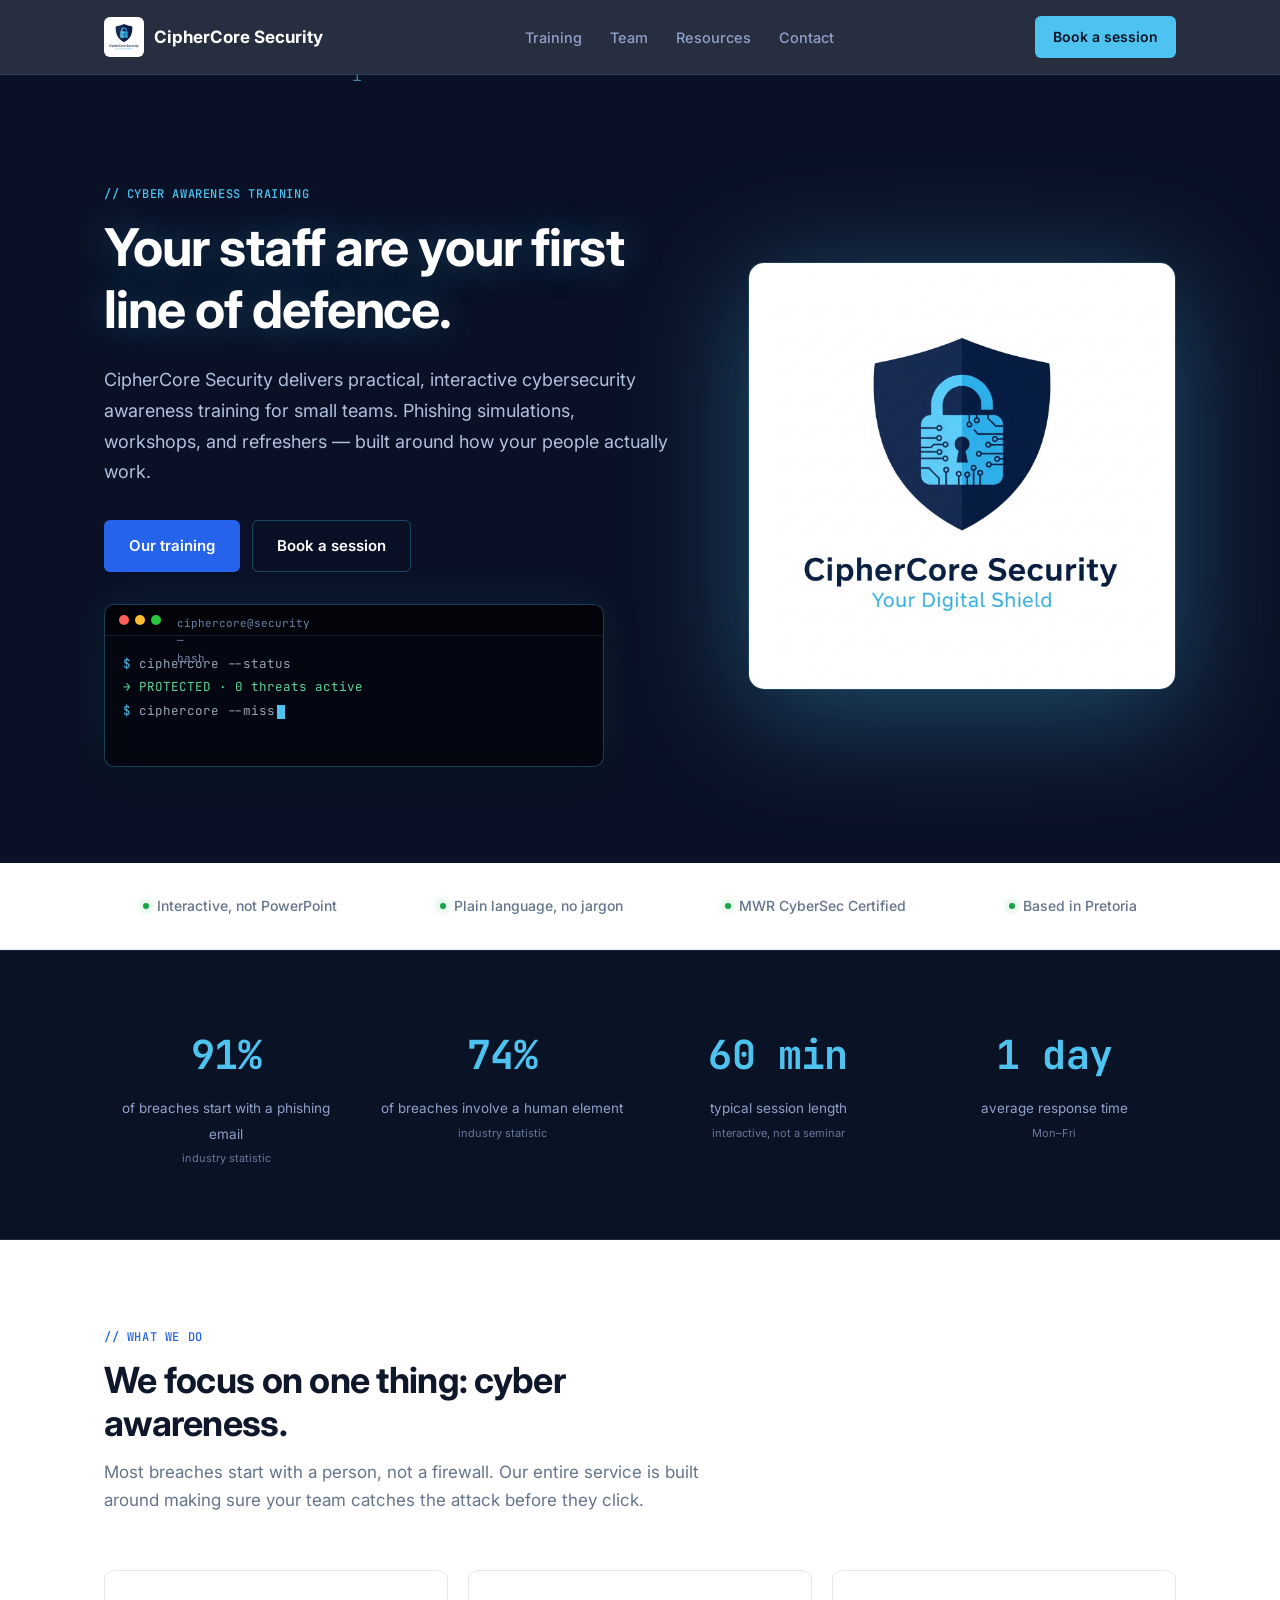
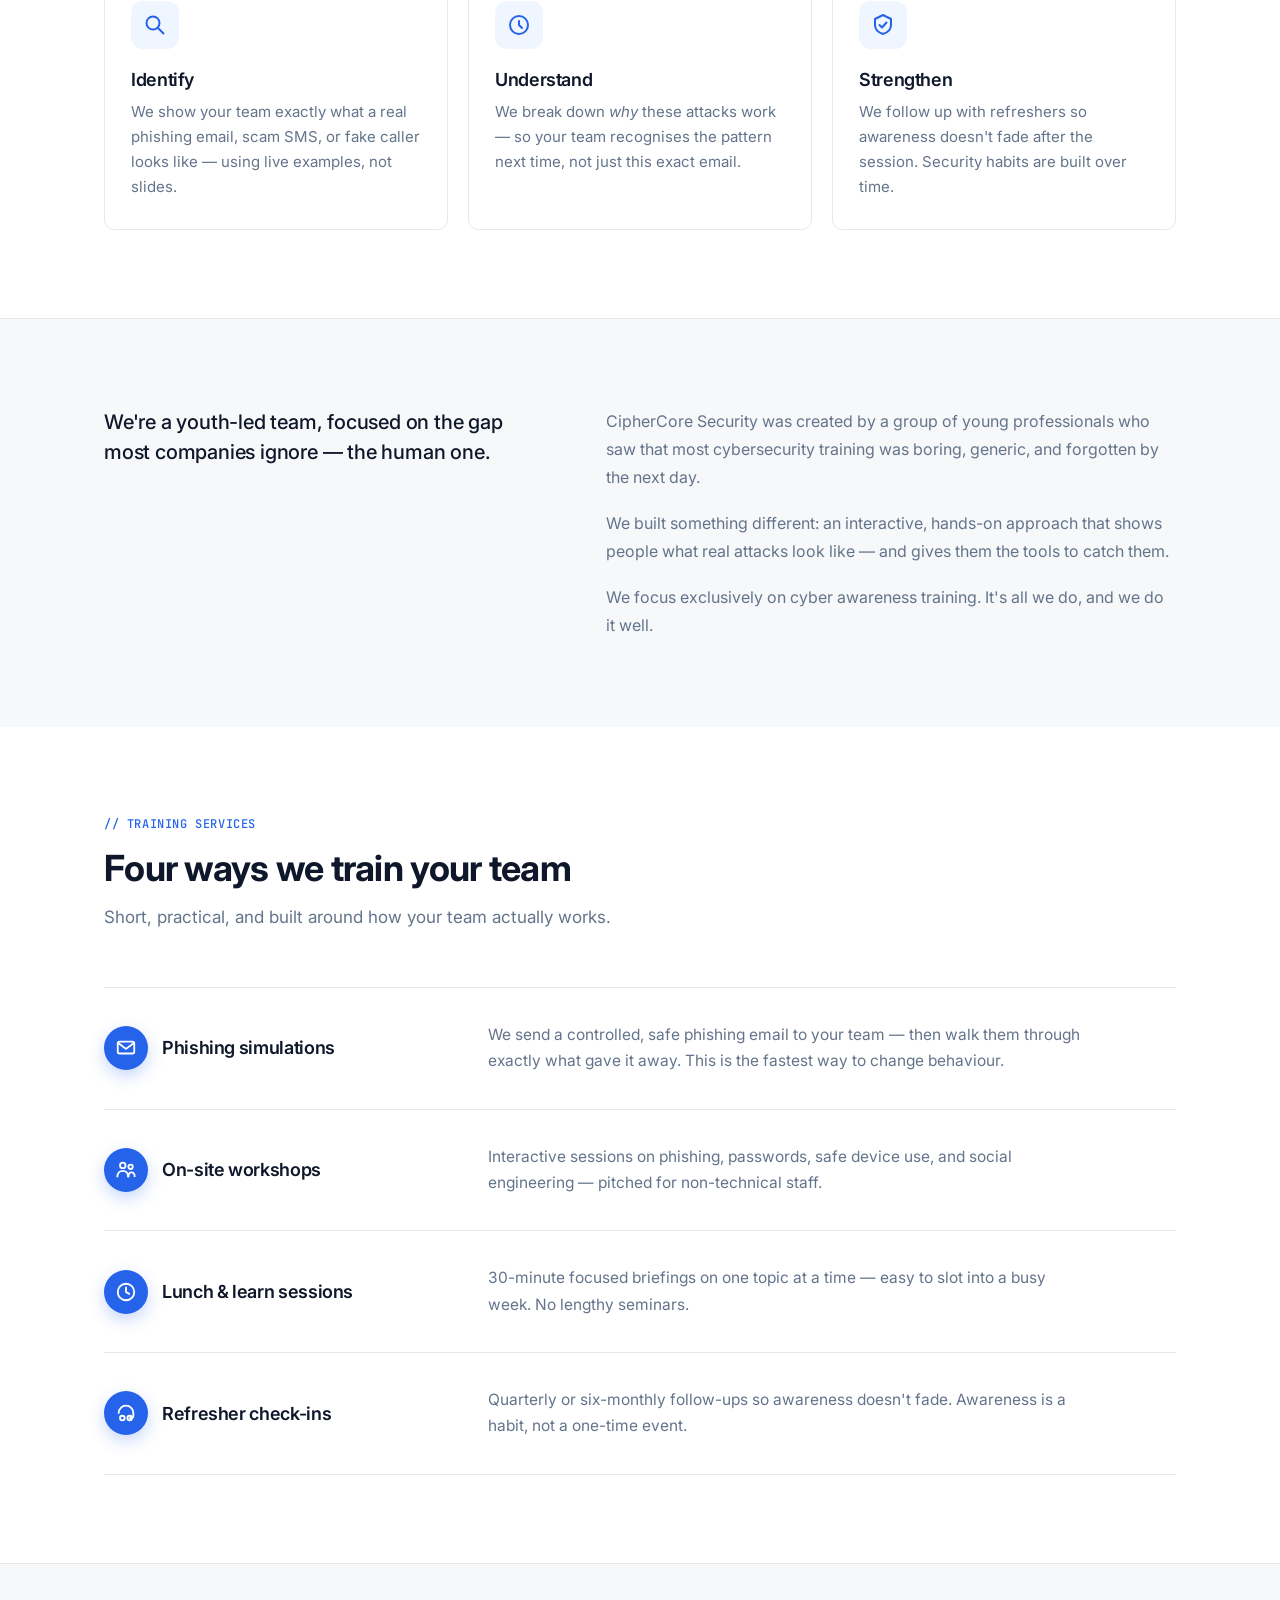
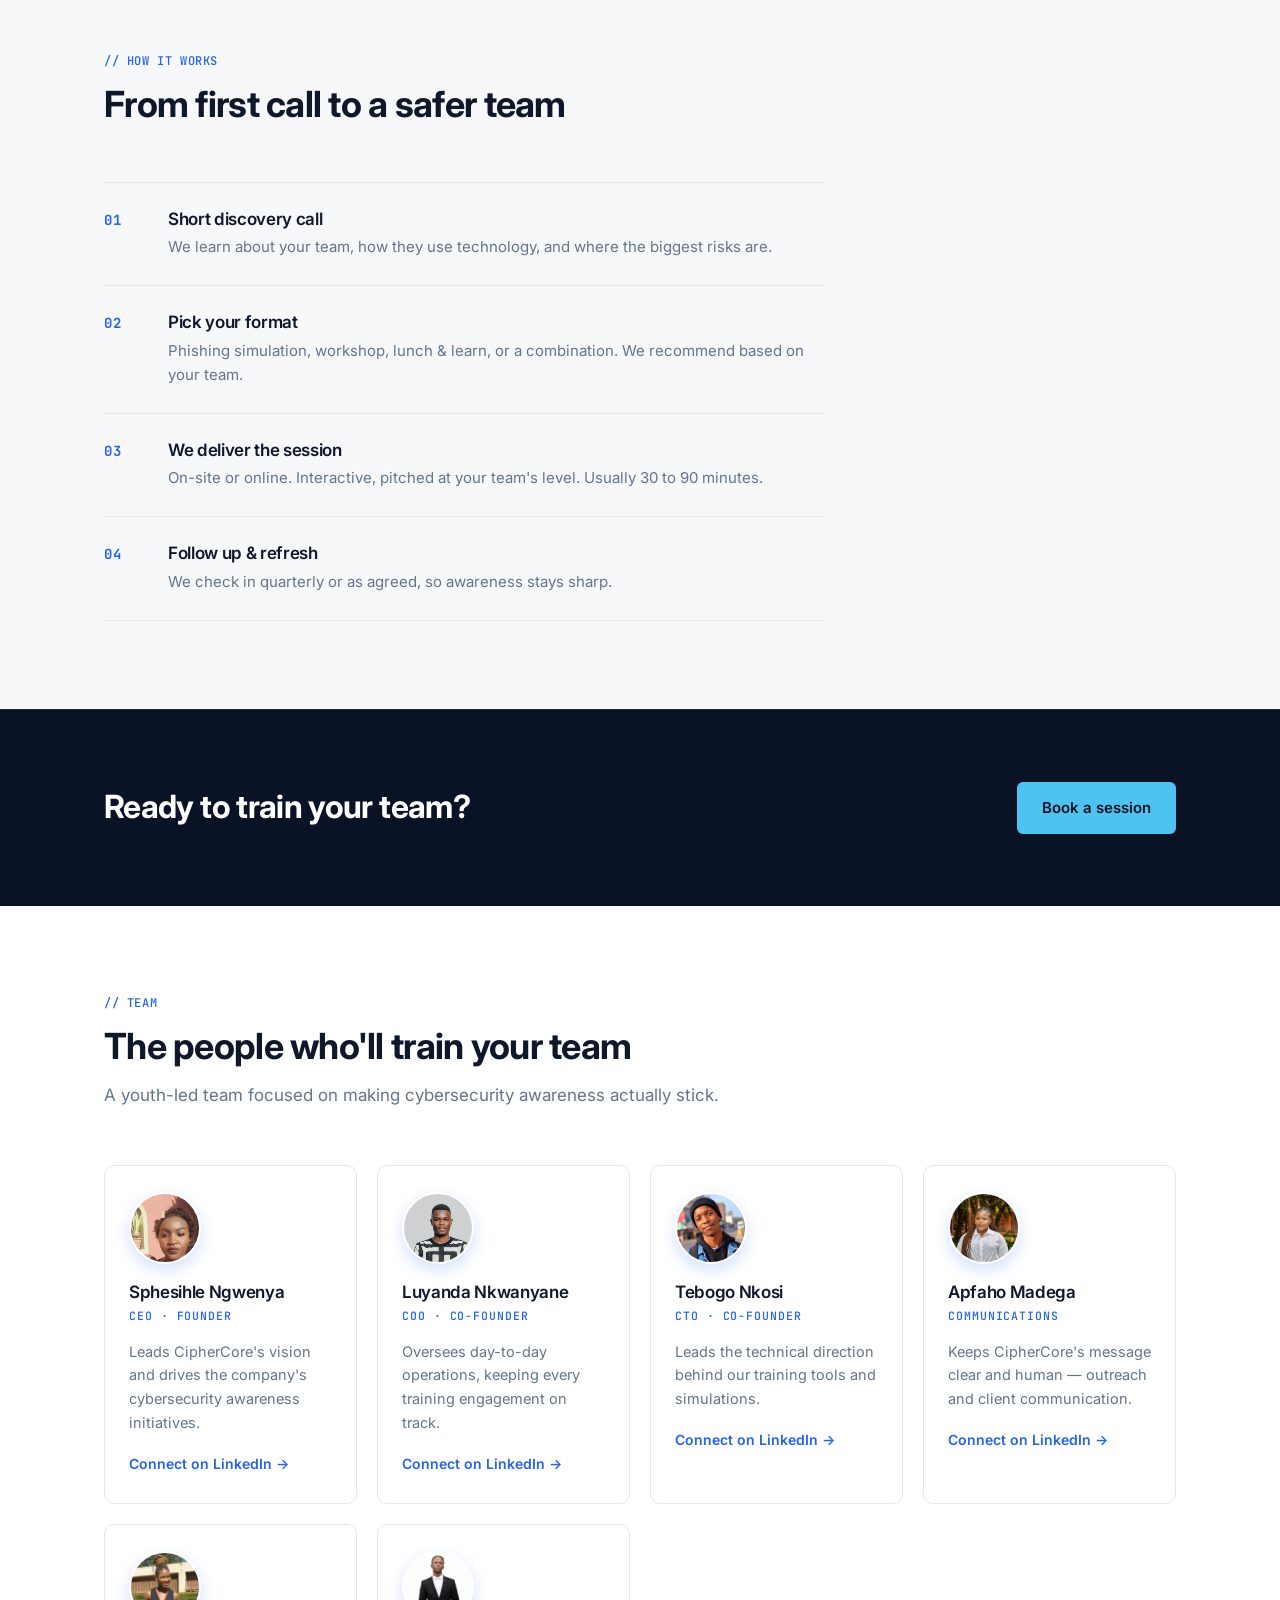
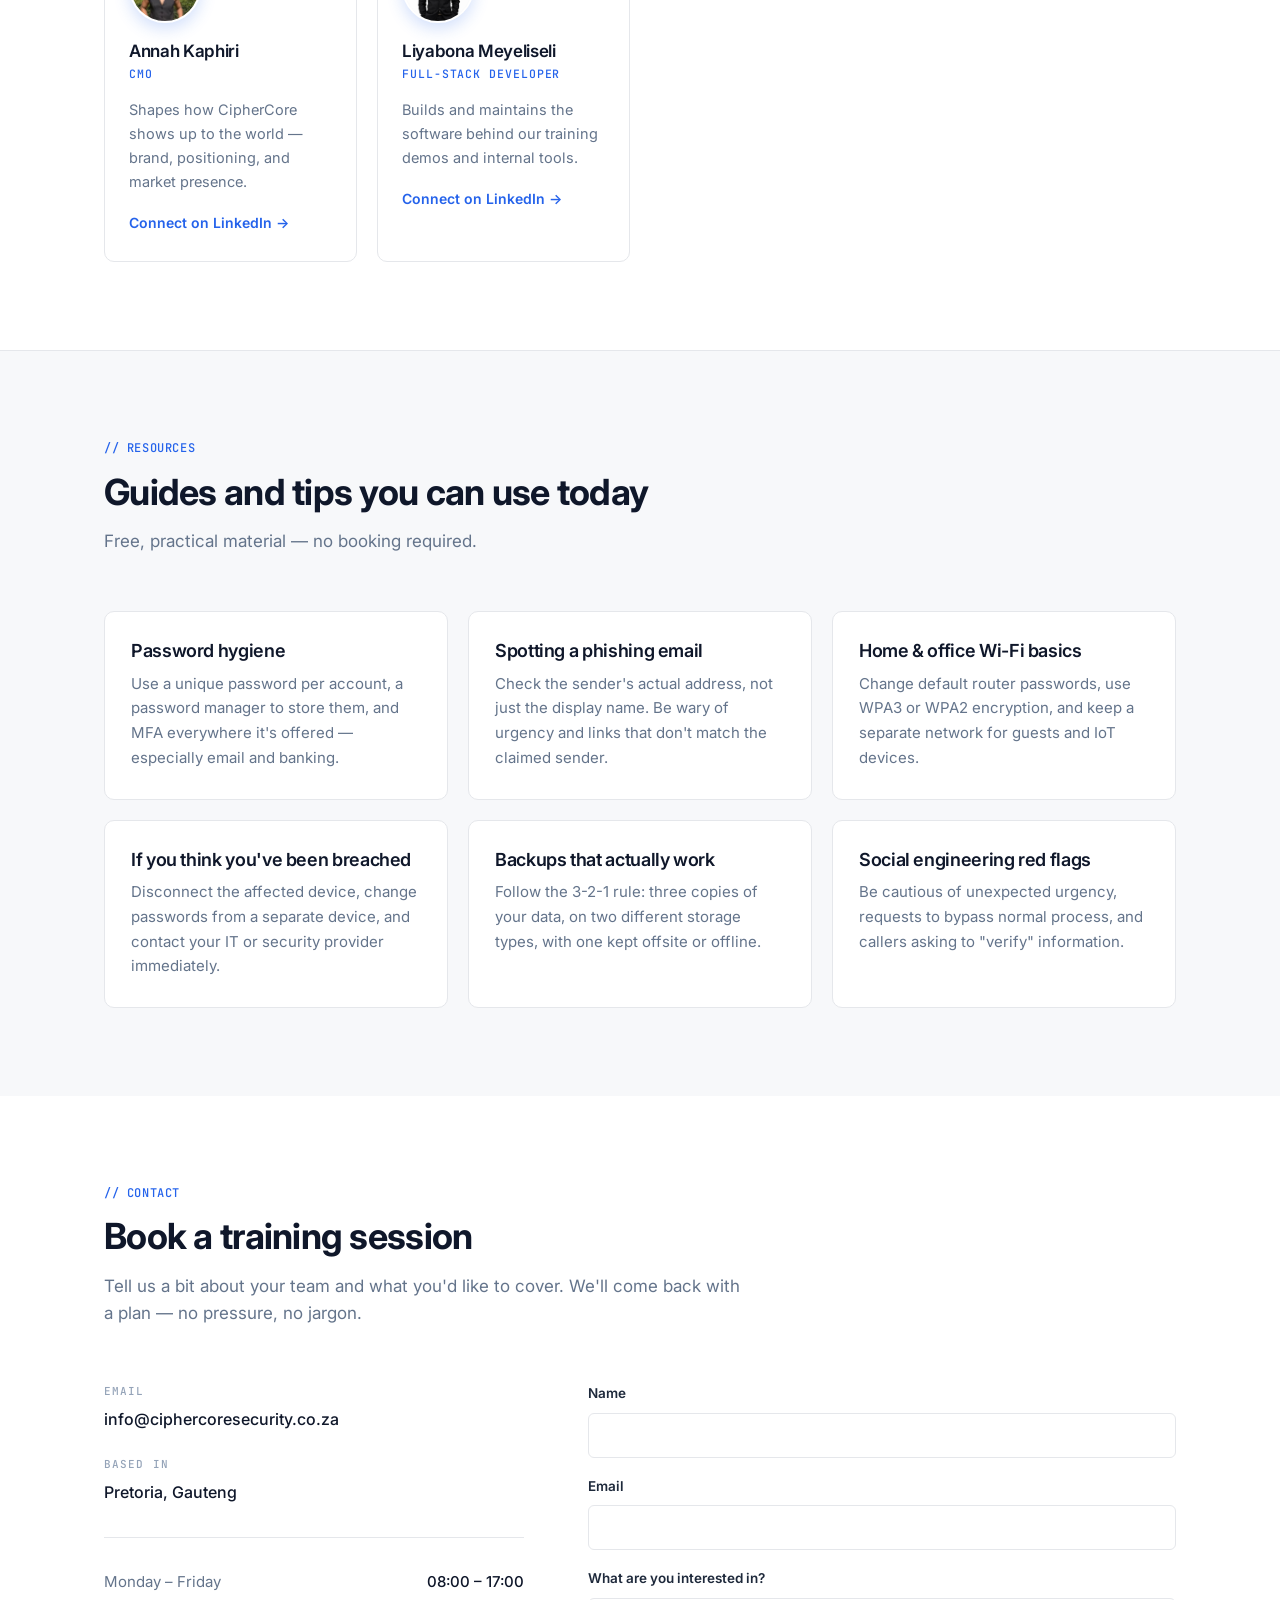
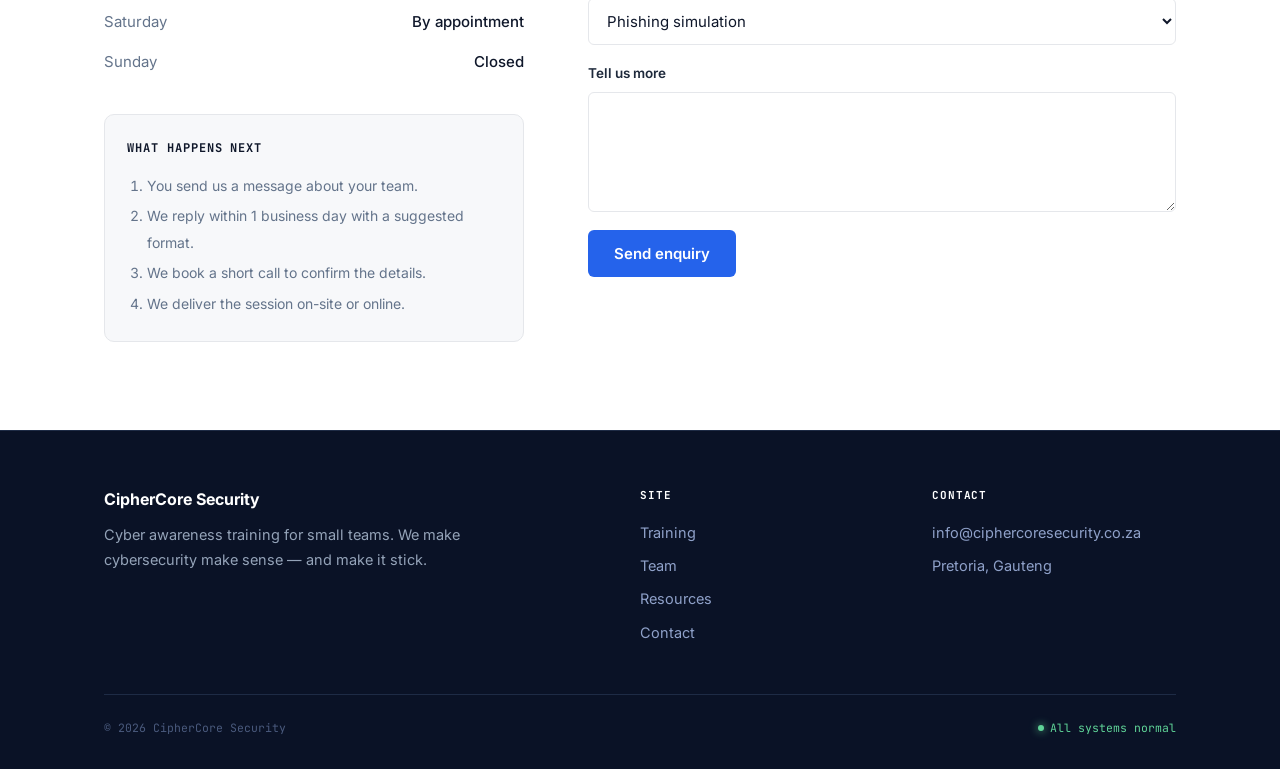
==== commit f34f4ce8: "Update index.html" ====
--- a/v2/index.html
+++ b/v2/index.html
@@ -269,7 +269,7 @@
 
     <div class="team-grid">
       <div class="team-card">
-        <div class="team-avatar">SN</div>
+        <img src="../sphesihle.jpg.jpeg" alt="Sphesihle Ngwenya" class="team-photo">
         <h3>Sphesihle Ngwenya</h3>
         <p class="role">CEO · Founder</p>
         <p>Leads CipherCore's vision and drives the company's cybersecurity awareness initiatives.</p>
@@ -285,7 +285,7 @@
       </div>
 
       <div class="team-card">
-        <img src="../tebogo.jpg.jpeg" alt="Tebogo Nkosi" class="team-photo">
+        <img src="../tebogo2.jpg.png" alt="Tebogo Nkosi" class="team-photo">
         <h3>Tebogo Nkosi</h3>
         <p class="role">CTO · Co-Founder</p>
         <p>Leads the technical direction behind our training tools and simulations.</p>
--- a/v2/css/main.css
+++ b/v2/css/main.css
@@ -22,6 +22,7 @@
   --navy-2: #0d1830;
   --navy-3: #152244;
   --cyan: #4EC3F0;
+  --cyan-bright: #6ddcff;
   --radius: 10px;
   --radius-sm: 6px;
   --max: 1120px;
@@ -52,8 +53,8 @@
   position: sticky;
   top: 0;
   z-index: 50;
-  background: rgba(10, 18, 38, 0.85);
-  backdrop-filter: blur(10px);
+  background: rgba(10, 18, 38, 0.88);
+  backdrop-filter: blur(12px);
   border-bottom: 1px solid rgba(78, 195, 240, 0.12);
 }
 
@@ -141,14 +142,11 @@
 .btn-primary:hover {
   background: var(--brand-dark);
   transform: translateY(-1px);
-  box-shadow: 0 8px 20px rgba(37, 99, 235, 0.25);
+  box-shadow: 0 8px 20px rgba(37, 99, 235, 0.35);
 }
 
 .btn-secondary { background: transparent; color: #fff; border-color: rgba(78, 195, 240, 0.3); }
 .btn-secondary:hover { border-color: var(--cyan); color: var(--cyan); }
-
-.btn-secondary-light { background: #fff; color: var(--ink); border-color: var(--line); }
-.btn-secondary-light:hover { border-color: var(--ink); }
 
 /* ========== SECTIONS ========== */
 section { padding: 88px 0; position: relative; }
@@ -177,13 +175,10 @@
 .section-head p { color: var(--muted); font-size: 17px; }
 p { color: var(--ink-2); }
 
-/* ========== HERO (dark navy) ========== */
+/* ========== HERO — SOLID DARK NAVY ========== */
 .hero {
   padding: 110px 0 96px;
-  background:
-    radial-gradient(circle at 20% 30%, rgba(78, 195, 240, 0.08), transparent 50%),
-    radial-gradient(circle at 80% 70%, rgba(37, 99, 235, 0.12), transparent 55%),
-    linear-gradient(180deg, #0a1226 0%, #0d1830 100%);
+  background: #0a1226;
   position: relative;
   overflow: hidden;
   color: #fff;
@@ -195,7 +190,7 @@
   width: 100%;
   height: 100%;
   z-index: 0;
-  opacity: 0.35;
+  opacity: 0.55;
   pointer-events: none;
 }
 
@@ -213,15 +208,15 @@
 }
 
 .hero h1 {
-  color: #fff;
+  color: #ffffff;
   max-width: 16ch;
   margin-bottom: 24px;
-  text-shadow: 0 0 40px rgba(78, 195, 240, 0.15);
+  text-shadow: 0 0 40px rgba(78, 195, 240, 0.35);
 }
 
 .hero .lede {
   font-size: 18px;
-  color: #94a3b8;
+  color: #b0c0dd;
   max-width: 52ch;
   margin-bottom: 32px;
   line-height: 1.7;
@@ -231,8 +226,8 @@
 
 /* Terminal */
 .terminal {
-  background: rgba(0, 0, 0, 0.5);
-  border: 1px solid rgba(78, 195, 240, 0.25);
+  background: rgba(0, 0, 0, 0.55);
+  border: 1px solid rgba(78, 195, 240, 0.3);
   border-radius: 10px;
   overflow: hidden;
   font-family: 'JetBrains Mono', monospace;
@@ -240,7 +235,7 @@
   max-width: 500px;
   box-shadow:
     0 12px 32px rgba(0, 0, 0, 0.4),
-    0 0 40px rgba(78, 195, 240, 0.08);
+    0 0 40px rgba(78, 195, 240, 0.12);
   backdrop-filter: blur(10px);
 }
 
@@ -250,7 +245,7 @@
   gap: 6px;
   padding: 10px 14px;
   border-bottom: 1px solid rgba(78, 195, 240, 0.15);
-  background: rgba(10, 18, 38, 0.7);
+  background: rgba(0, 0, 0, 0.4);
 }
 
 .terminal-bar span {
@@ -312,8 +307,8 @@
   display: block;
   margin: 0 auto;
   border-radius: 16px;
-  filter: drop-shadow(0 20px 60px rgba(78, 195, 240, 0.25));
-  border: 1px solid rgba(78, 195, 240, 0.15);
+  filter: drop-shadow(0 20px 60px rgba(78, 195, 240, 0.35));
+  border: 1px solid rgba(78, 195, 240, 0.18);
 }
 
 /* ========== TRUST STRIP ========== */
@@ -511,11 +506,10 @@
 
 /* ========== CTA BANNER ========== */
 .cta-banner {
-  background:
-    radial-gradient(circle at 30% 50%, rgba(78, 195, 240, 0.1), transparent 60%),
-    var(--navy);
+  background: var(--navy);
   color: #fff;
   padding: 72px 0;
+  border-top: 1px solid #1e2b45;
 }
 
 .cta-banner .wrap {
@@ -816,7 +810,7 @@
 @media (max-width: 600px) {
   section { padding: 64px 0; }
   .hero { padding: 72px 0 64px; }
-  .hero-canvas { opacity: 0.25; }
+  .hero-canvas { opacity: 0.35; }
   .card { padding: 24px 22px; }
   .stat-item .stat-num { font-size: 2rem; }
 }
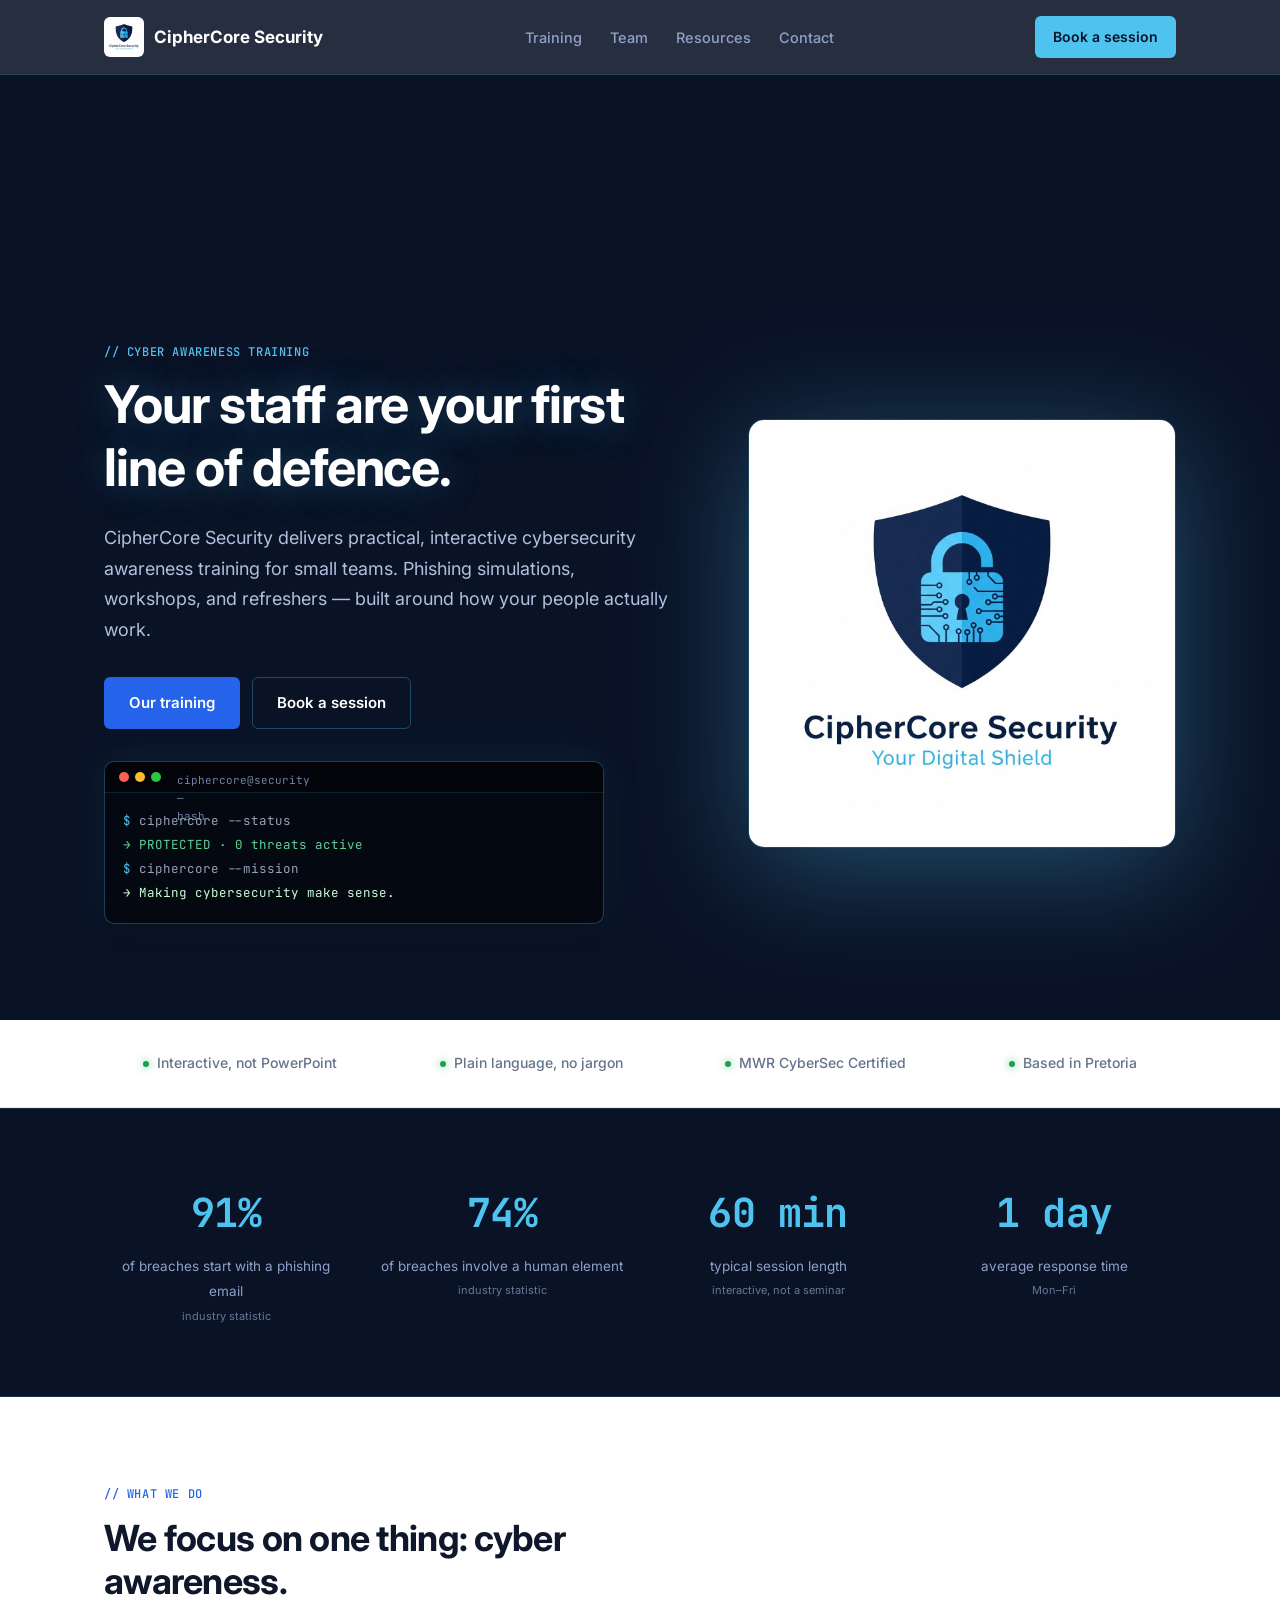
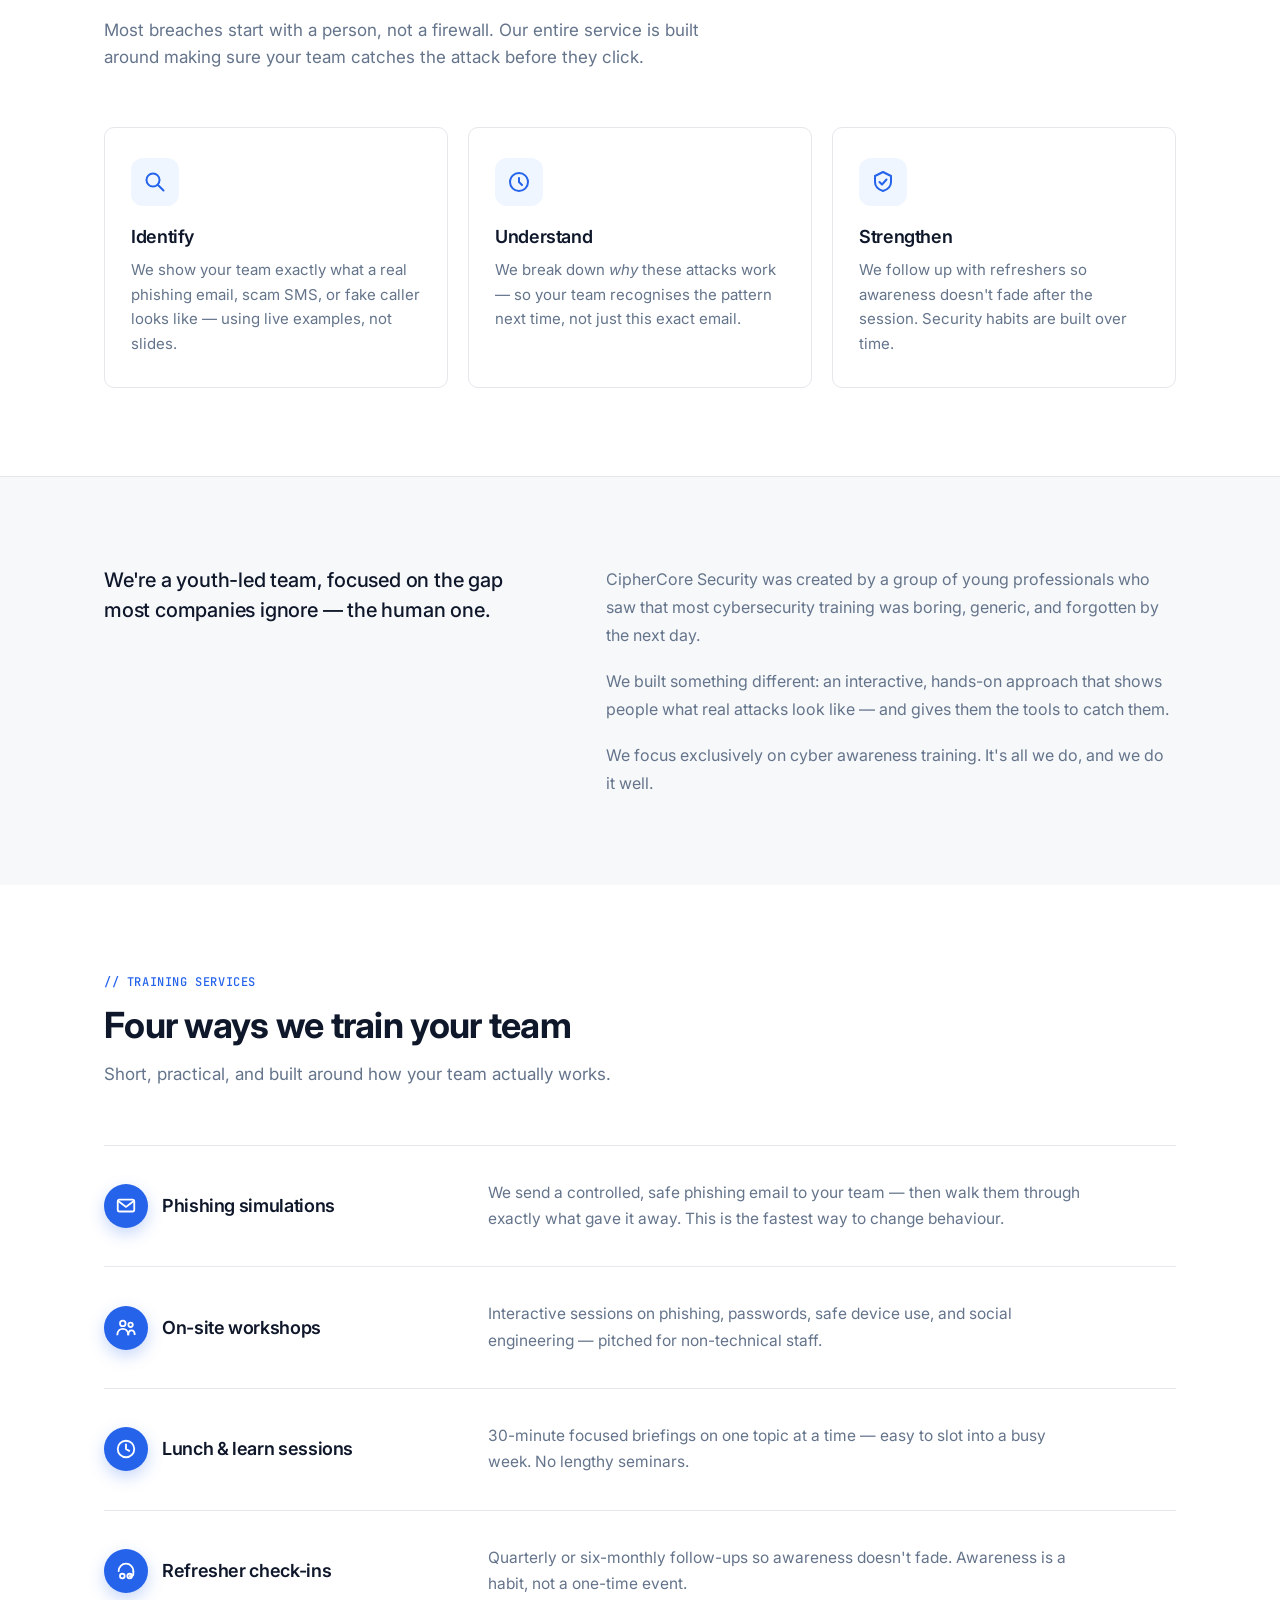
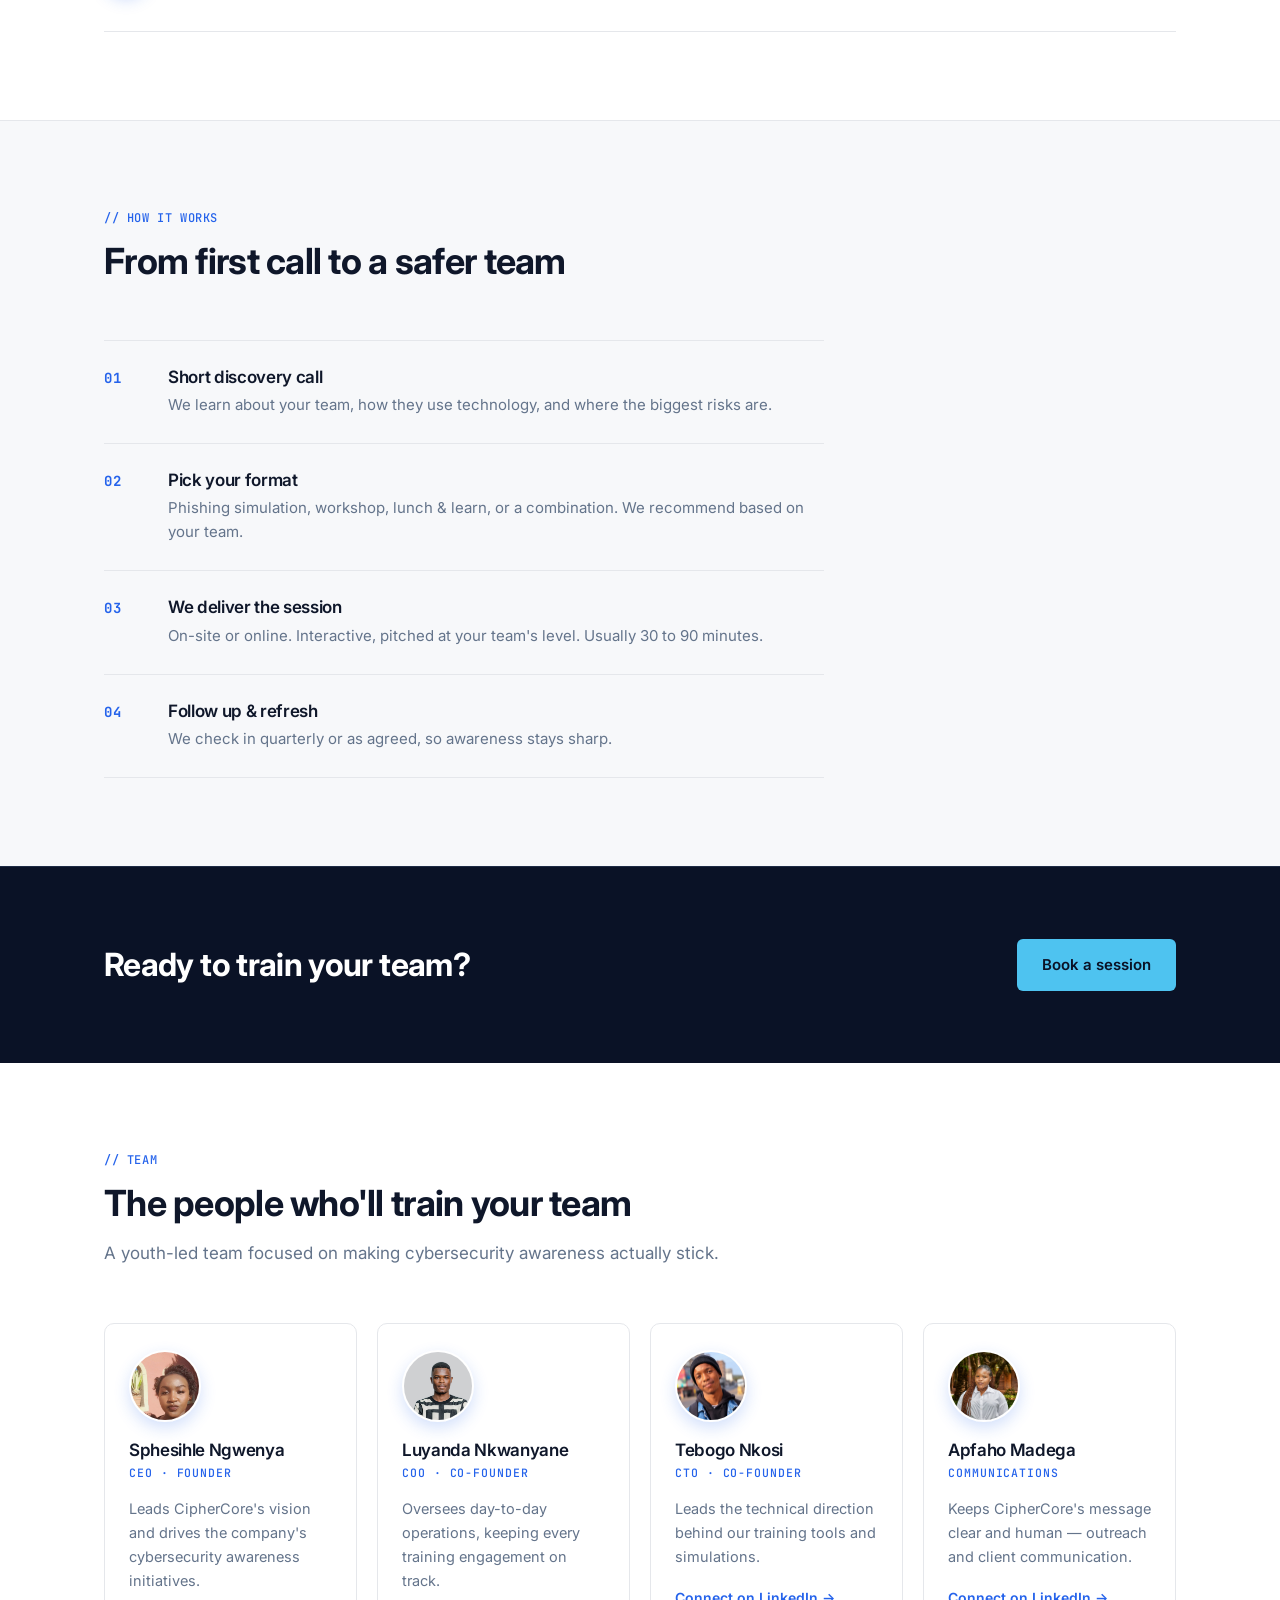
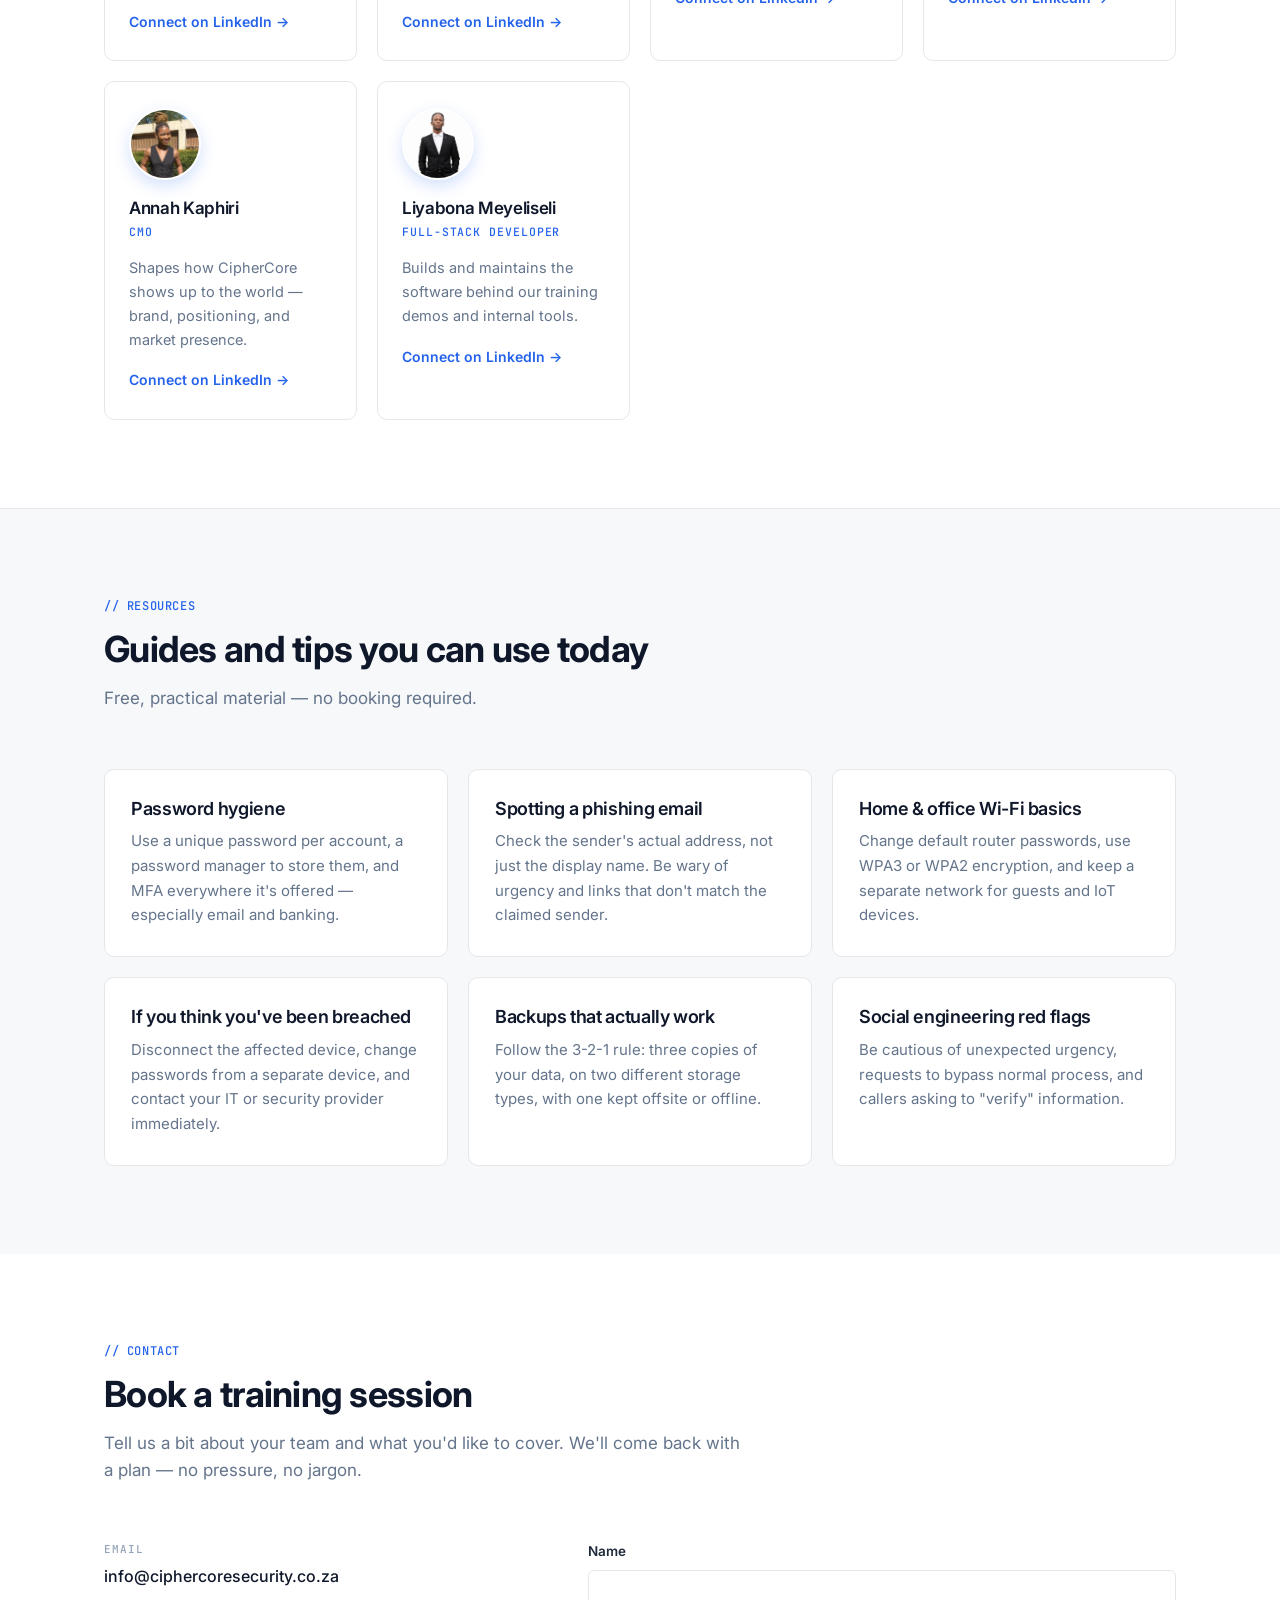
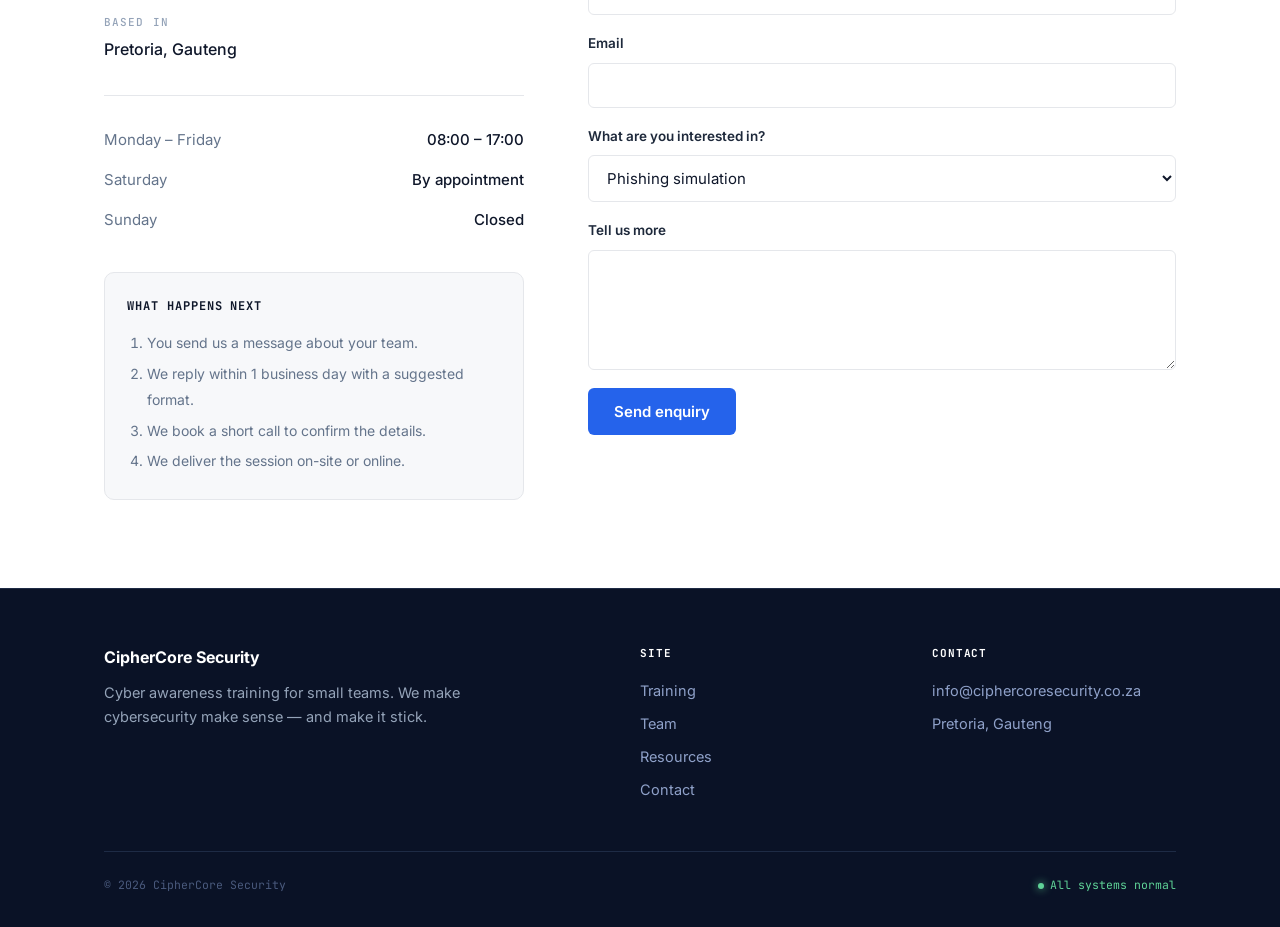
==== commit 69280eee: "Update index.html" ====
--- a/v2/index.html
+++ b/v2/index.html
@@ -41,8 +41,7 @@
 
 <!-- ============ HERO ============ -->
 <section class="hero">
-  <canvas id="heroCanvas" class="hero-canvas" aria-hidden="true"></canvas>
-
+<canvas id="siteCanvas" class="site-canvas" aria-hidden="true"></canvas>
   <div class="wrap hero-grid">
     <div>
       <span class="eyebrow">// Cyber awareness training</span>
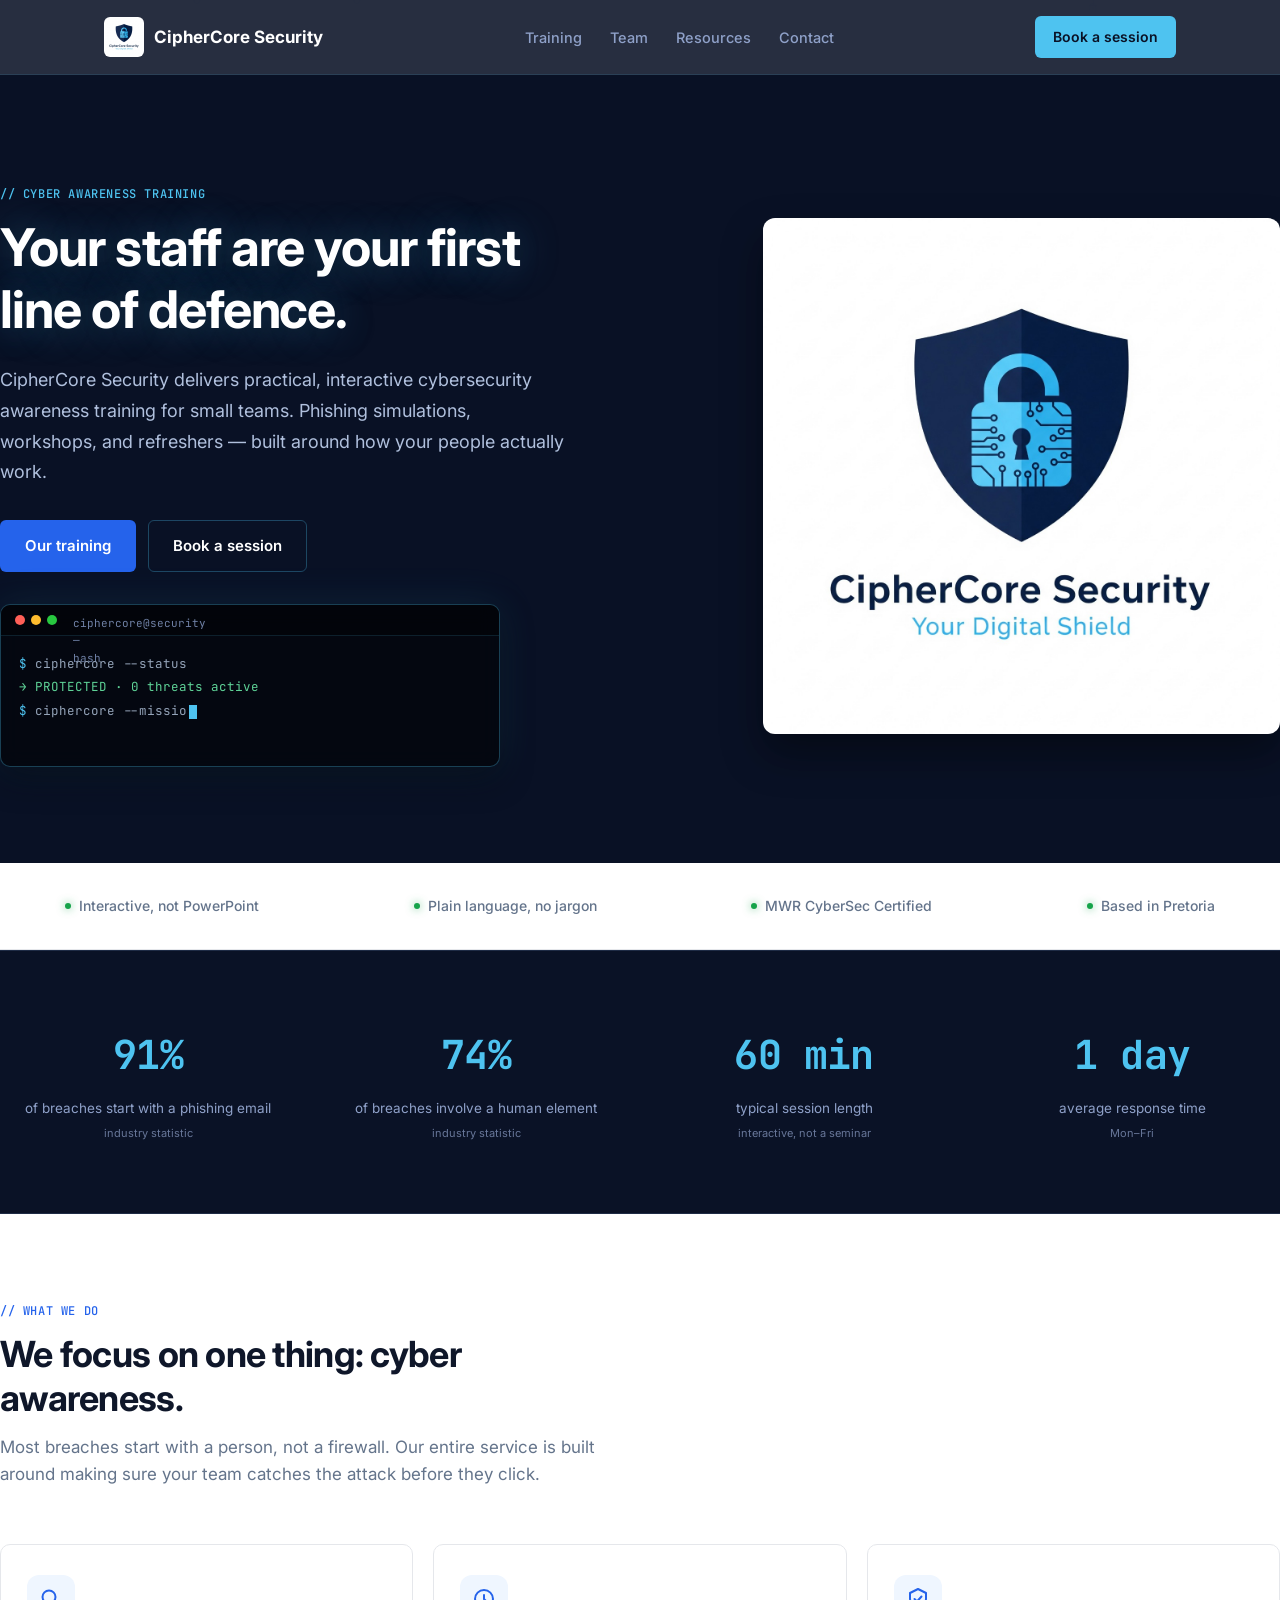
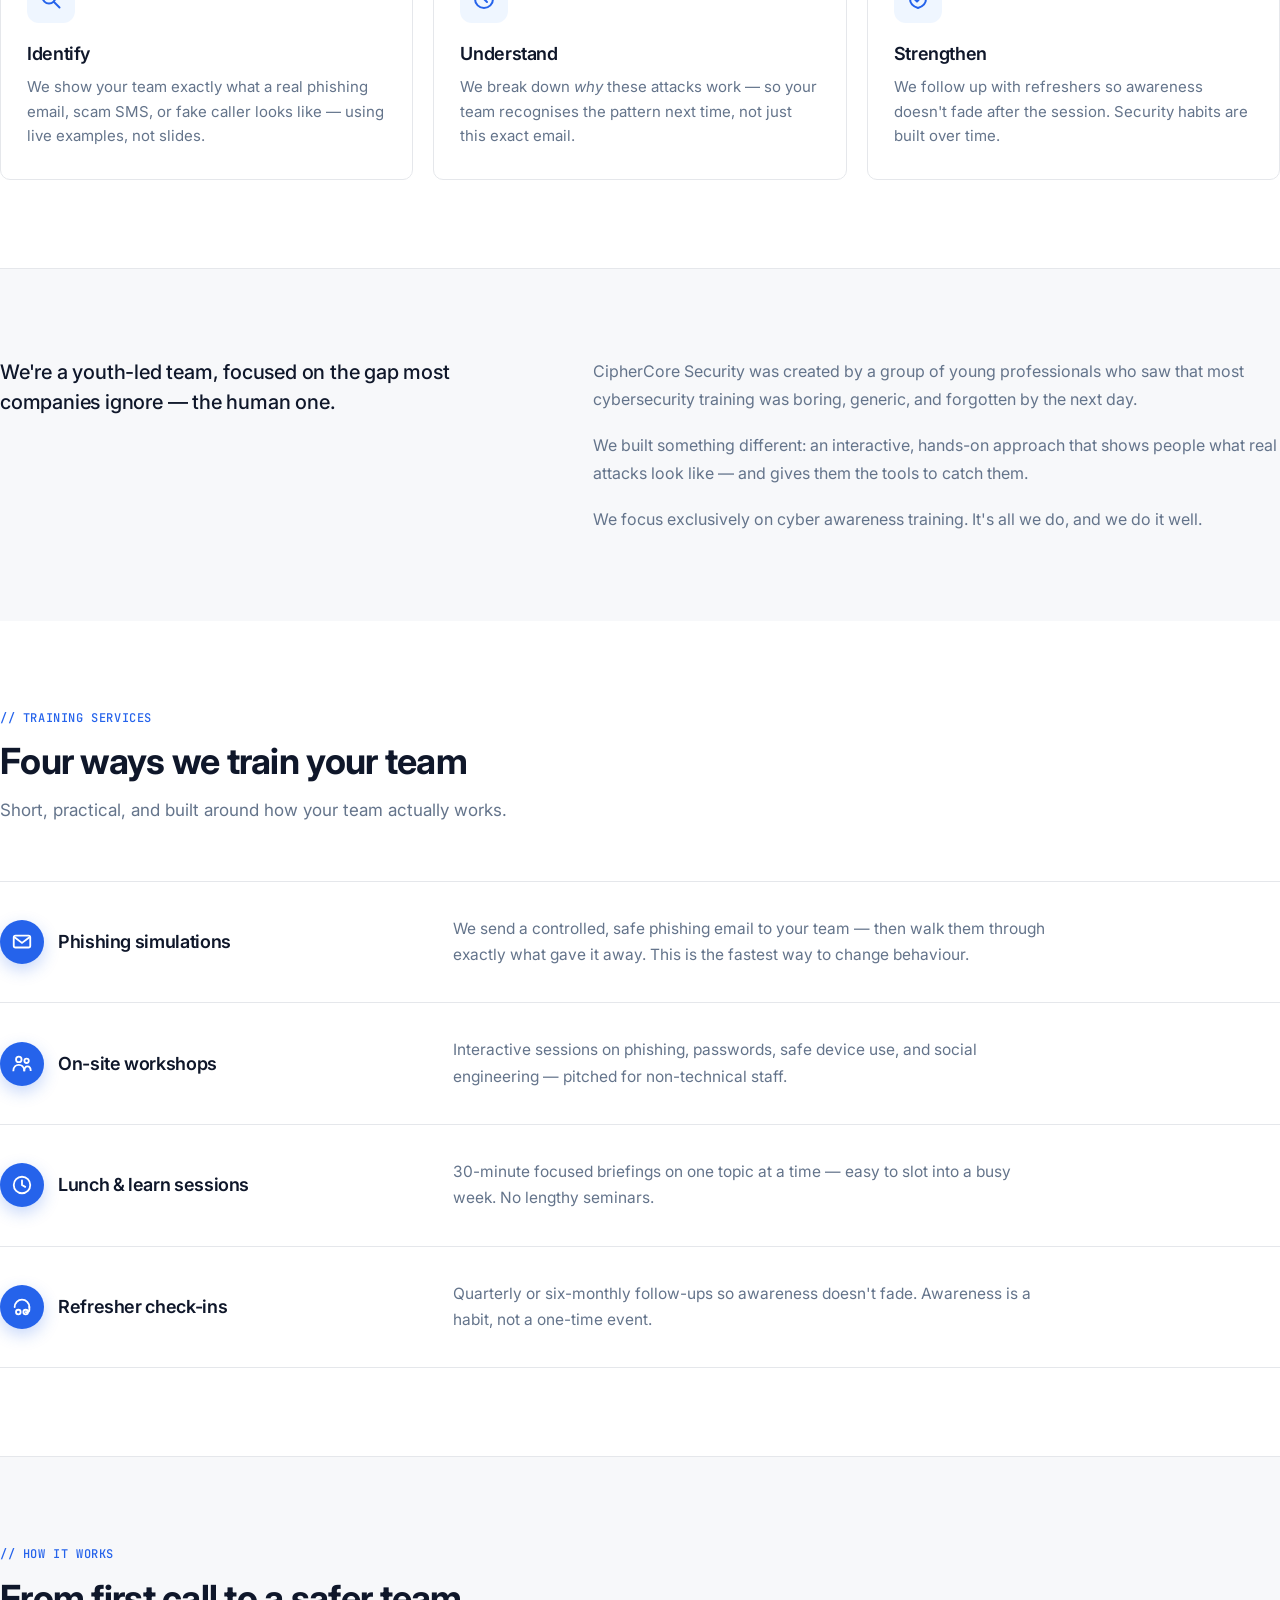
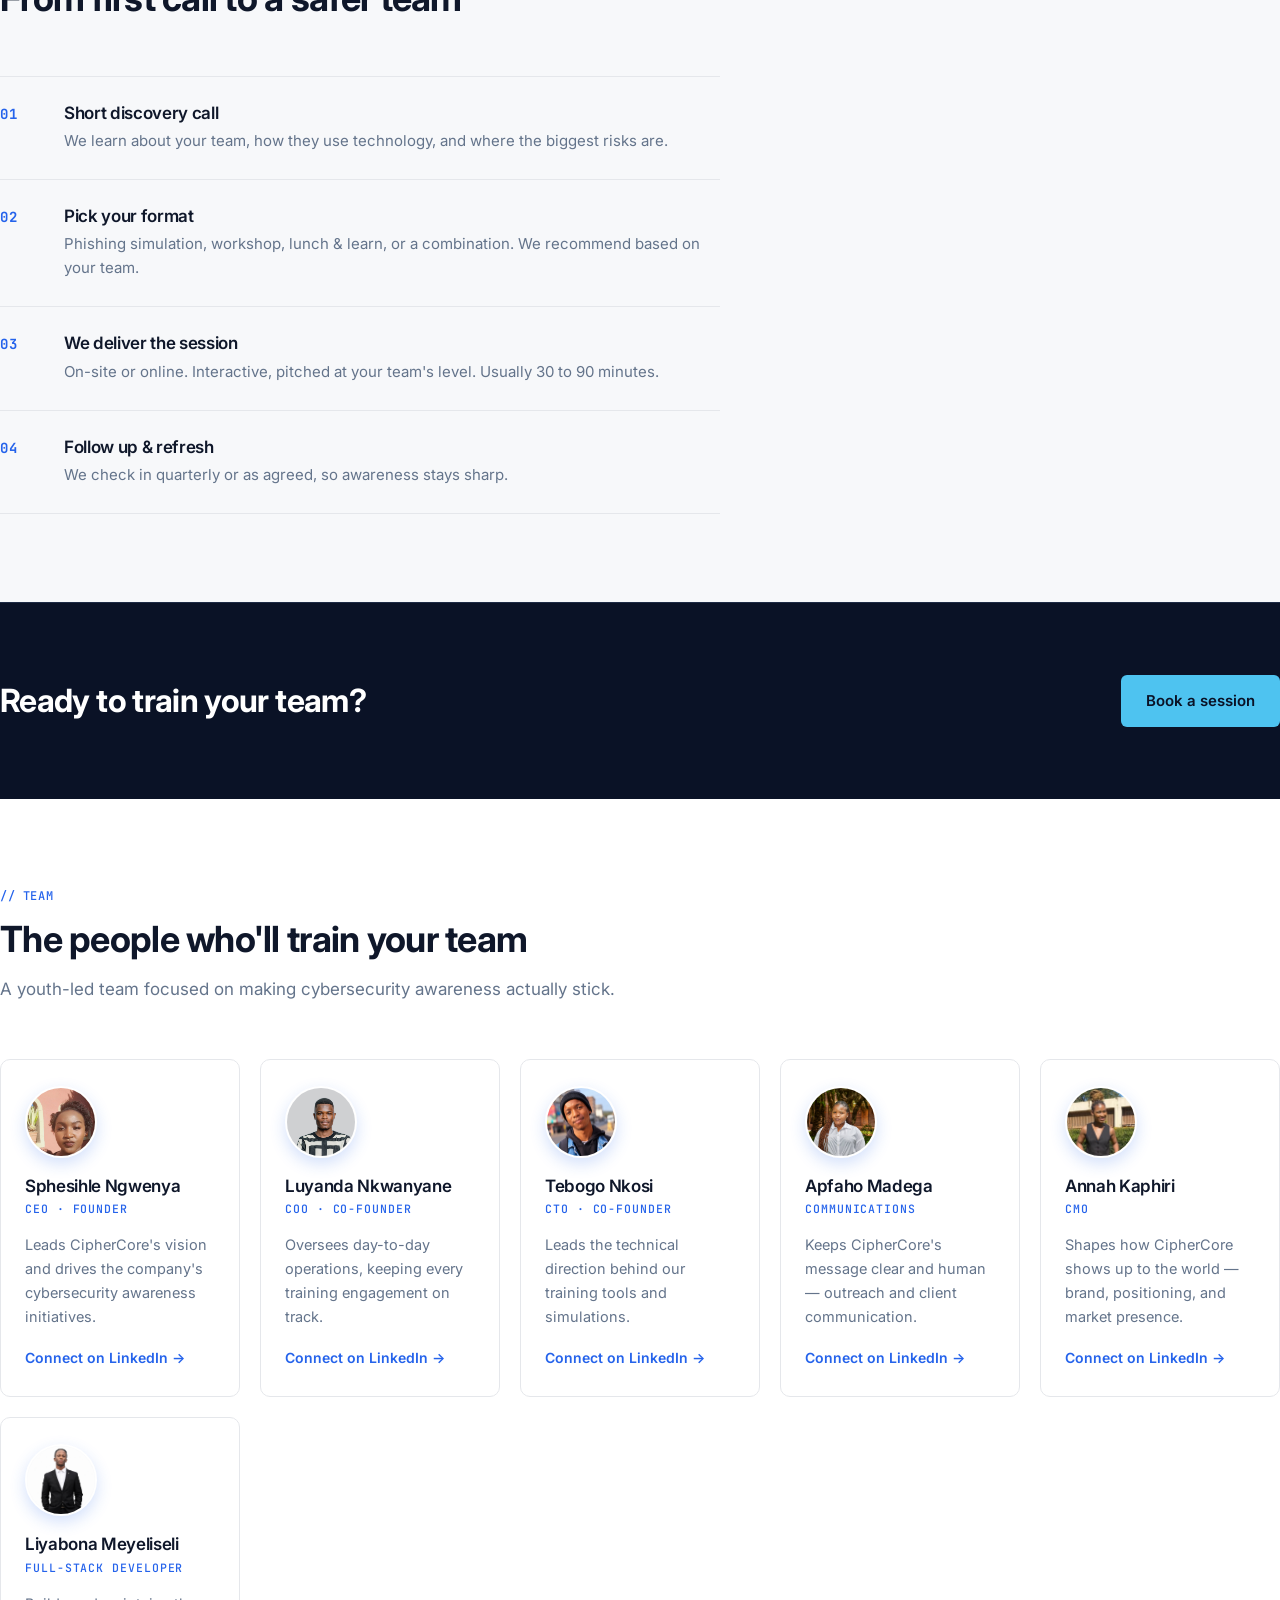
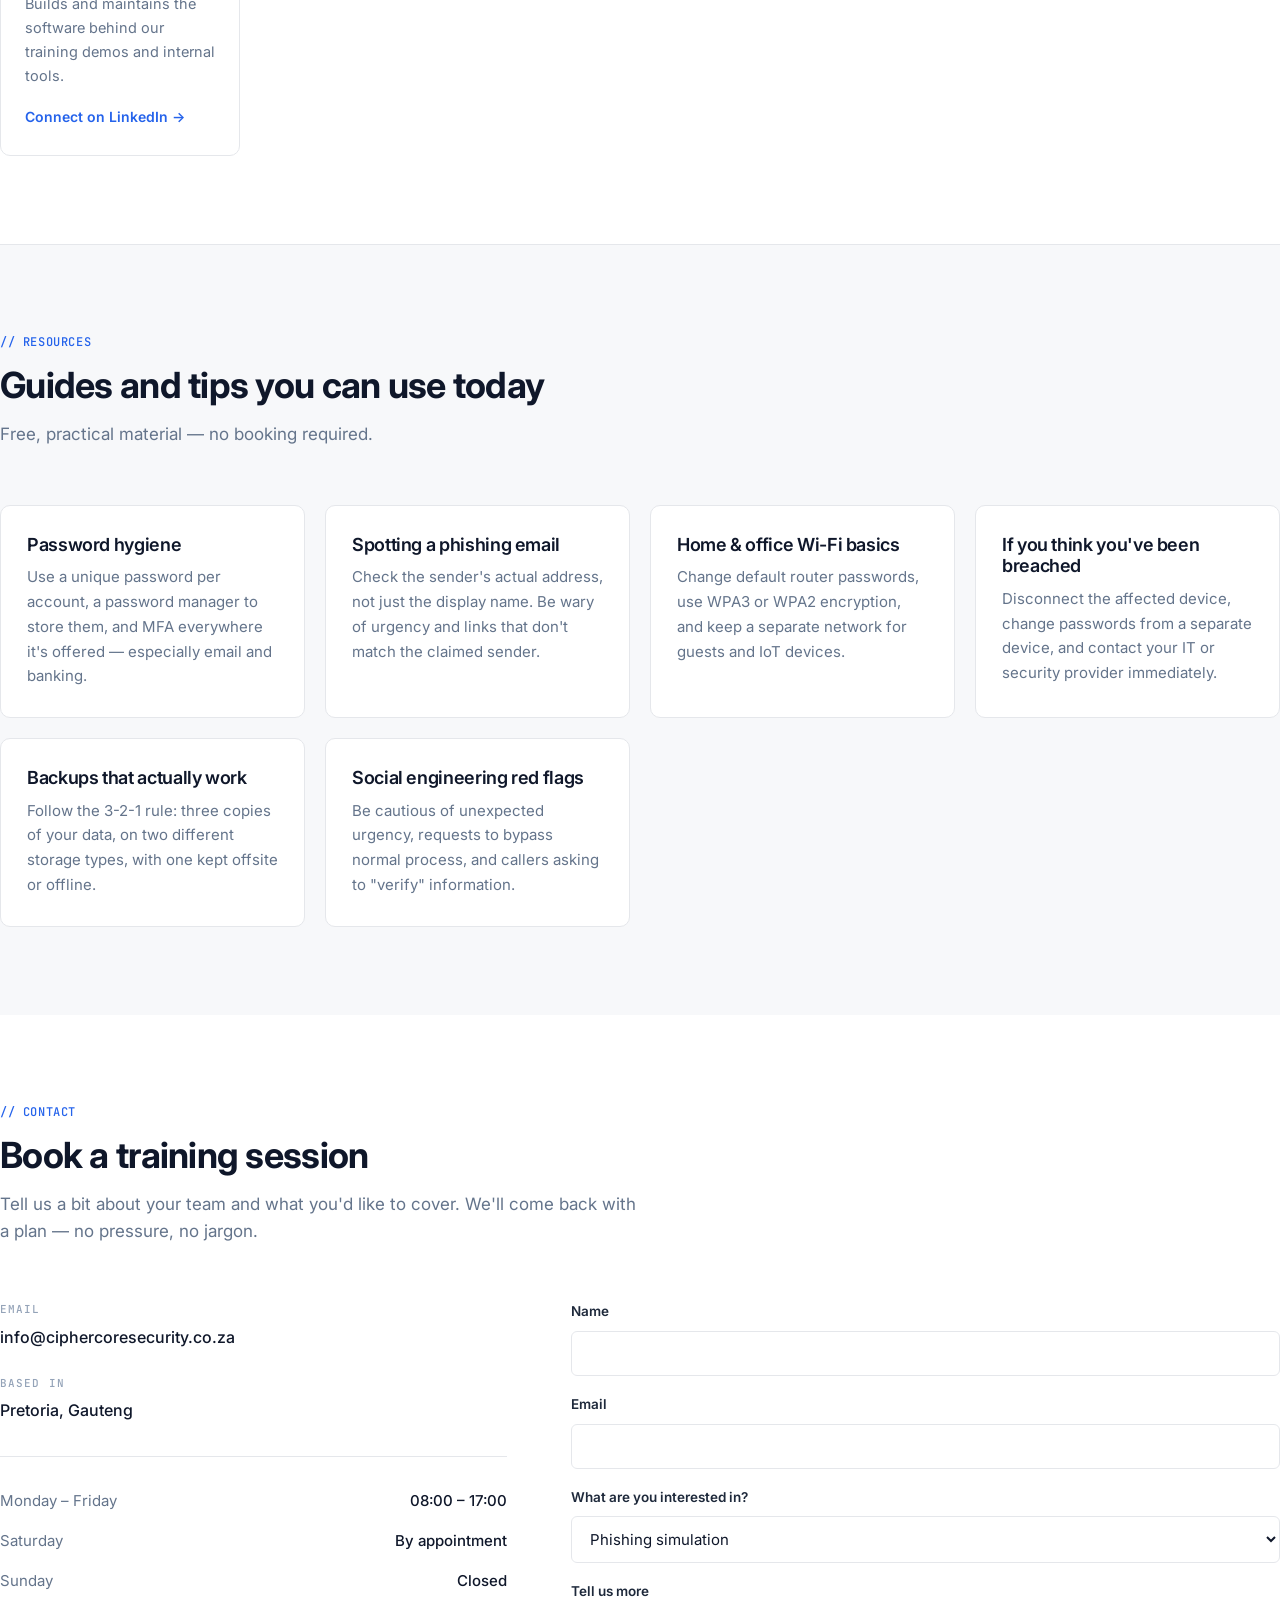
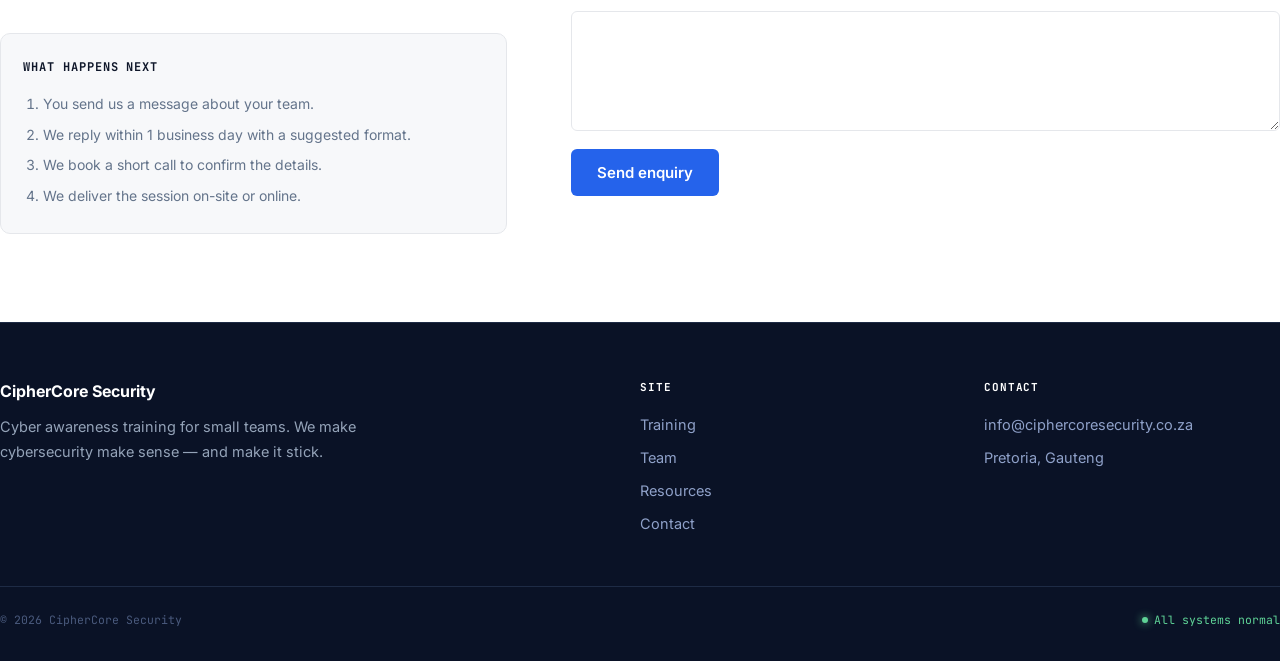
==== commit 420ba2db: "Update index.html" ====
--- a/v2/index.html
+++ b/v2/index.html
@@ -15,7 +15,7 @@
 <meta property="og:image" content="https://ciphercoresecurity.co.za/logo.jpg.jpeg">
 <meta name="twitter:card" content="summary_large_image">
 
-<link rel="stylesheet" href="css/main.css?v=600">
+<link rel="stylesheet" href="css/site.css?v=700">
 </head>
 <body>
 
--- a/v2/css/site.css
+++ b/v2/css/site.css
@@ -0,0 +1,820 @@
+/* =========================================================
+   CipherCore Security — Stylesheet v2
+   ========================================================= */
+
+@import url('https://fonts.googleapis.com/css2?family=Inter:wght@400;500;600;700&family=JetBrains+Mono:wght@400;500;700&display=swap');
+
+:root {
+  --bg: #ffffff;
+  --bg-soft: #f7f8fa;
+  --bg-card: #ffffff;
+  --ink: #0f172a;
+  --ink-2: #1e293b;
+  --muted: #64748b;
+  --muted-2: #94a3b8;
+  --line: #e5e7eb;
+  --line-soft: #eef0f3;
+  --brand: #2563eb;
+  --brand-dark: #1d4ed8;
+  --brand-soft: #eff6ff;
+  --green: #16a34a;
+  --navy: #0a1226;
+  --navy-2: #0d1830;
+  --navy-3: #152244;
+  --cyan: #4EC3F0;
+  --cyan-bright: #6ddcff;
+  --radius: 10px;
+  --radius-sm: 6px;
+  --max: 1120px;
+}
+
+* { box-sizing: border-box; margin: 0; padding: 0; }
+html { scroll-behavior: smooth; }
+
+body {
+  font-family: 'Inter', -apple-system, BlinkMacSystemFont, 'Segoe UI', system-ui, sans-serif;
+  background: var(--bg);
+  color: var(--ink);
+  line-height: 1.6;
+  -webkit-font-smoothing: antialiased;
+  position: relative;
+  overflow-x: hidden;
+}
+
+img { max-width: 100%; height: auto; display: block; }
+a { color: inherit; text-decoration: none; }
+
+/* ========== SITE-WIDE CANVAS ========== */
+.site-canvas {
+  position: fixed;
+  top: 0;
+  left: 0;
+  width: 100vw;
+  height: 100vh;
+  z-index: -1;
+  pointer-events: none;
+  opacity: 0.08; /* Very faint on white backgrounds */
+}
+
+/* ========== SECTIONS with solid backgrounds ========== */
+/* Because the canvas is fixed behind the body, sections need background 
+   colors to cover it where we don't want the rain to show through text. */
+
+.site-header {
+  position: sticky;
+  top: 0;
+  z-index: 50;
+  background: rgba(10, 18, 38, 0.88);
+  backdrop-filter: blur(12px);
+  border-bottom: 1px solid rgba(78, 195, 240, 0.12);
+}
+
+.nav {
+  display: flex;
+  align-items: center;
+  justify-content: space-between;
+  padding: 16px 24px;
+  max-width: var(--max);
+  margin: 0 auto;
+  gap: 24px;
+}
+
+.brand {
+  display: flex;
+  align-items: center;
+  gap: 10px;
+  font-weight: 700;
+  font-size: 17px;
+  color: #fff;
+  flex-shrink: 0;
+}
+
+.brand-logo {
+  height: 40px;
+  width: auto;
+  max-height: 40px;
+  max-width: 200px;
+  display: inline-block;
+  vertical-align: middle;
+  border-radius: 6px;
+}
+
+.nav-links {
+  display: flex;
+  gap: 28px;
+  font-size: 14.5px;
+  color: #8fa1c9;
+  font-weight: 500;
+}
+
+.nav-links a { transition: color 0.15s; }
+.nav-links a:hover { color: #fff; }
+
+.nav-cta {
+  background: var(--cyan);
+  color: var(--navy);
+  padding: 10px 18px;
+  border-radius: var(--radius-sm);
+  font-size: 14px;
+  font-weight: 600;
+  transition: all 0.15s;
+  white-space: nowrap;
+}
+.nav-cta:hover {
+  background: #fff;
+  box-shadow: 0 0 20px rgba(78, 195, 240, 0.5);
+}
+
+.nav-toggle {
+  display: none;
+  background: none;
+  border: 1px solid rgba(78, 195, 240, 0.2);
+  color: #fff;
+  font-size: 20px;
+  padding: 6px 10px;
+  border-radius: 6px;
+  cursor: pointer;
+}
+
+/* ========== BUTTONS ========== */
+.btn {
+  display: inline-block;
+  padding: 13px 24px;
+  border-radius: var(--radius-sm);
+  font-weight: 600;
+  font-size: 15px;
+  transition: all 0.15s;
+  cursor: pointer;
+  border: 1px solid transparent;
+  font-family: inherit;
+}
+
+.btn-primary { background: var(--brand); color: #fff; }
+.btn-primary:hover {
+  background: var(--brand-dark);
+  transform: translateY(-1px);
+  box-shadow: 0 8px 20px rgba(37, 99, 235, 0.35);
+}
+
+.btn-secondary { background: transparent; color: #fff; border-color: rgba(78, 195, 240, 0.3); }
+.btn-secondary:hover { border-color: var(--cyan); color: var(--cyan); }
+
+/* ========== SECTIONS ========== */
+section { padding: 88px 0; position: relative; z-index: 1; }
+.section-soft { background: var(--bg-soft); }
+.section-line { border-top: 1px solid var(--line); }
+
+.section-head { max-width: 640px; margin-bottom: 56px; }
+
+.eyebrow {
+  display: block;
+  font-family: 'JetBrains Mono', monospace;
+  font-size: 12px;
+  font-weight: 500;
+  color: var(--brand);
+  margin-bottom: 12px;
+  letter-spacing: 0.05em;
+  text-transform: uppercase;
+}
+
+h1, h2, h3 { color: var(--ink); letter-spacing: -0.02em; line-height: 1.2; }
+h1 { font-size: clamp(2rem, 5vw, 3.25rem); font-weight: 700; }
+h2 { font-size: clamp(1.75rem, 3.5vw, 2.25rem); font-weight: 700; }
+h3 { font-size: 1.125rem; font-weight: 600; }
+
+.section-head h2 { margin-bottom: 14px; }
+.section-head p { color: var(--muted); font-size: 17px; }
+p { color: var(--ink-2); }
+
+/* ========== HERO (Dark) ========== */
+.hero {
+  padding: 110px 0 96px;
+  background: var(--navy);
+  position: relative;
+  z-index: 1;
+  overflow: hidden;
+  color: #fff;
+}
+
+.hero .wrap {
+  position: relative;
+  z-index: 2;
+}
+
+.hero::before {
+  content: '';
+  position: absolute;
+  inset: 0;
+  background: rgba(10, 18, 38, 0.75); /* Overlay for the rain */
+  z-index: 0;
+}
+
+.hero-grid {
+  display: grid;
+  grid-template-columns: 1.15fr 0.85fr;
+  gap: 64px;
+  align-items: center;
+  position: relative;
+  z-index: 2;
+}
+
+.hero .eyebrow { color: var(--cyan); }
+
+.hero h1 {
+  color: #ffffff;
+  max-width: 16ch;
+  margin-bottom: 24px;
+  text-shadow: 0 0 40px rgba(78, 195, 240, 0.35);
+}
+
+.hero .lede {
+  font-size: 18px;
+  color: #b0c0dd;
+  max-width: 52ch;
+  margin-bottom: 32px;
+  line-height: 1.7;
+}
+
+.hero-ctas { display: flex; gap: 12px; flex-wrap: wrap; margin-bottom: 32px; }
+
+/* Terminal */
+.terminal {
+  background: rgba(0, 0, 0, 0.55);
+  border: 1px solid rgba(78, 195, 240, 0.3);
+  border-radius: 10px;
+  overflow: hidden;
+  font-family: 'JetBrains Mono', monospace;
+  font-size: 12.5px;
+  max-width: 500px;
+  box-shadow:
+    0 12px 32px rgba(0, 0, 0, 0.4),
+    0 0 40px rgba(78, 195, 240, 0.12);
+  backdrop-filter: blur(10px);
+}
+
+.terminal-bar {
+  display: flex;
+  align-items: center;
+  gap: 6px;
+  padding: 10px 14px;
+  border-bottom: 1px solid rgba(78, 195, 240, 0.15);
+  background: rgba(0, 0, 0, 0.4);
+}
+
+.terminal-bar span { width: 10px; height: 10px; border-radius: 50%; }
+.terminal-bar span:nth-child(1) { background: #ff5f57; }
+.terminal-bar span:nth-child(2) { background: #febc2e; }
+.terminal-bar span:nth-child(3) { background: #28c840; }
+.terminal-title { margin-left: 10px; color: #6f80a5; font-size: 11px; }
+
+.terminal-body {
+  padding: 16px 18px;
+  color: #94a3b8;
+  line-height: 1.9;
+  min-height: 130px;
+}
+
+.terminal-line { display: block; white-space: nowrap; overflow: hidden; }
+.terminal-line .prompt { color: var(--cyan); }
+.terminal-line .ok { color: #5FD397; }
+.terminal-line .hl { color: #c8ffd4; }
+
+.terminal-cursor {
+  display: inline-block;
+  width: 8px;
+  height: 14px;
+  background: var(--cyan);
+  vertical-align: text-bottom;
+  animation: termBlink 1s steps(1) infinite;
+  margin-left: 2px;
+}
+@keyframes termBlink { 50% { opacity: 0; } }
+
+/* Hero visual */
+.hero-visual {
+  display: grid;
+  place-items: center;
+  position: relative;
+  z-index: 1;
+}
+
+.hero-logo {
+  max-width: 100%;
+  width: 100%;
+  height: auto;
+  display: block;
+  margin: 0 auto;
+  border-radius: 12px;
+  box-shadow: 0 20px 40px rgba(0, 0, 0, 0.4);
+}
+
+/* ========== TRUST STRIP ========== */
+.trust-strip {
+  padding: 32px 0;
+  border-bottom: 1px solid var(--line);
+  background: var(--bg);
+}
+
+.trust-items {
+  display: flex;
+  justify-content: space-around;
+  flex-wrap: wrap;
+  gap: 24px;
+  font-size: 14px;
+  color: var(--muted);
+  font-weight: 500;
+}
+
+.trust-items span { display: flex; align-items: center; gap: 8px; }
+
+.trust-items span::before {
+  content: "";
+  width: 6px;
+  height: 6px;
+  background: var(--green);
+  border-radius: 50%;
+  box-shadow: 0 0 8px rgba(22, 163, 74, 0.7);
+}
+
+/* ========== STATS ========== */
+.stats-section {
+  background: var(--navy);
+  color: #e6ede9;
+  padding: 72px 0;
+  border-top: 1px solid #1e2b45;
+  border-bottom: 1px solid #1e2b45;
+}
+
+.stats-grid {
+  display: grid;
+  grid-template-columns: repeat(auto-fit, minmax(200px, 1fr));
+  gap: 32px;
+  text-align: center;
+}
+
+.stat-item .stat-num {
+  font-family: 'JetBrains Mono', monospace;
+  font-size: 2.5rem;
+  font-weight: 700;
+  color: var(--cyan);
+  letter-spacing: -0.02em;
+  display: block;
+  margin-bottom: 8px;
+}
+
+.stat-item .stat-label {
+  font-size: 13.5px;
+  color: #8fa1c9;
+  line-height: 1.5;
+}
+
+.stat-item .stat-label small {
+  display: block;
+  font-size: 11px;
+  opacity: 0.7;
+  margin-top: 4px;
+}
+
+/* ========== PILLARS ========== */
+.pillars-grid {
+  display: grid;
+  grid-template-columns: repeat(auto-fit, minmax(260px, 1fr));
+  gap: 20px;
+}
+
+.pillar {
+  background: var(--bg-card);
+  border: 1px solid var(--line);
+  border-radius: var(--radius);
+  padding: 30px 26px;
+  transition: all 0.2s ease;
+}
+
+.pillar:hover {
+  border-color: var(--brand);
+  transform: translateY(-3px);
+  box-shadow: 0 16px 40px rgba(37, 99, 235, 0.10);
+}
+
+.pillar-icon {
+  width: 48px;
+  height: 48px;
+  border-radius: 12px;
+  background: var(--brand-soft);
+  color: var(--brand);
+  display: grid;
+  place-items: center;
+  margin-bottom: 20px;
+}
+
+.pillar-icon svg { width: 24px; height: 24px; }
+.pillar h3 { font-size: 1.125rem; margin-bottom: 10px; }
+.pillar p { color: var(--muted); font-size: 15px; line-height: 1.65; }
+
+/* ========== CARD GRID ========== */
+.card-grid {
+  display: grid;
+  grid-template-columns: repeat(auto-fit, minmax(260px, 1fr));
+  gap: 20px;
+}
+
+.card {
+  background: var(--bg-card);
+  border: 1px solid var(--line);
+  border-radius: var(--radius);
+  padding: 28px 26px;
+  transition: all 0.2s ease;
+}
+
+.card:hover {
+  border-color: var(--brand);
+  transform: translateY(-2px);
+  box-shadow: 0 12px 30px rgba(15, 23, 42, 0.06);
+}
+
+.card h3 { margin-bottom: 10px; }
+.card p { color: var(--muted); font-size: 15px; line-height: 1.65; }
+
+/* ========== VALUE ROWS ========== */
+.value-rows { display: flex; flex-direction: column; }
+
+.value-row {
+  display: grid;
+  grid-template-columns: 1fr 2fr;
+  gap: 40px;
+  padding: 34px 0;
+  border-top: 1px solid var(--line);
+  align-items: center;
+}
+
+.value-row:last-child { border-bottom: 1px solid var(--line); }
+
+.value-row h3 {
+  font-size: 1.125rem;
+  display: flex;
+  align-items: center;
+  gap: 14px;
+}
+
+.value-row h3 .row-icon {
+  width: 44px;
+  height: 44px;
+  border-radius: 50%;
+  background: var(--brand);
+  color: #fff;
+  display: grid;
+  place-items: center;
+  flex-shrink: 0;
+  box-shadow: 0 6px 16px rgba(37, 99, 235, 0.25);
+}
+
+.value-row h3 .row-icon svg { width: 22px; height: 22px; }
+
+.value-row p {
+  color: var(--muted);
+  font-size: 15.5px;
+  line-height: 1.7;
+  max-width: 60ch;
+}
+
+/* ========== PROCESS ========== */
+.process-list { display: flex; flex-direction: column; max-width: 720px; }
+
+.process-step {
+  display: grid;
+  grid-template-columns: 40px 1fr;
+  gap: 24px;
+  padding: 26px 0;
+  border-bottom: 1px solid var(--line);
+  align-items: baseline;
+}
+.process-step:first-child { border-top: 1px solid var(--line); }
+
+.process-num {
+  font-family: 'JetBrains Mono', monospace;
+  font-size: 14px;
+  font-weight: 700;
+  color: var(--brand);
+  letter-spacing: 0.05em;
+}
+
+.process-step h3 { font-size: 1.0625rem; margin-bottom: 6px; }
+.process-step p { color: var(--muted); font-size: 15px; }
+
+/* ========== CTA BANNER ========== */
+.cta-banner {
+  background: var(--navy);
+  color: #fff;
+  padding: 72px 0;
+  border-top: 1px solid #1e2b45;
+}
+
+.cta-banner .wrap {
+  display: flex;
+  justify-content: space-between;
+  align-items: center;
+  flex-wrap: wrap;
+  gap: 24px;
+}
+
+.cta-banner h2 {
+  color: #fff;
+  font-size: clamp(1.5rem, 3vw, 2rem);
+  max-width: 24ch;
+}
+
+.cta-banner .btn-primary { background: var(--cyan); color: var(--navy); }
+.cta-banner .btn-primary:hover { background: #fff; }
+
+/* ========== ABOUT ========== */
+.about-grid { display: grid; grid-template-columns: 1fr 1.3fr; gap: 64px; align-items: start; }
+
+.about-lead {
+  font-size: 1.25rem;
+  font-weight: 500;
+  color: var(--ink);
+  line-height: 1.5;
+  letter-spacing: -0.01em;
+}
+
+.about-body p { color: var(--muted); font-size: 16px; line-height: 1.75; margin-bottom: 18px; }
+.about-body p:last-child { margin-bottom: 0; }
+
+/* ========== TEAM ========== */
+.team-grid { display: grid; grid-template-columns: repeat(auto-fill, minmax(240px, 1fr)); gap: 20px; }
+
+.team-card {
+  background: var(--bg-card);
+  border: 1px solid var(--line);
+  border-radius: var(--radius);
+  padding: 26px 24px;
+  transition: all 0.2s ease;
+}
+
+.team-card:hover {
+  border-color: var(--brand);
+  transform: translateY(-2px);
+  box-shadow: 0 12px 30px rgba(15, 23, 42, 0.06);
+}
+
+.team-avatar {
+  width: 72px;
+  height: 72px;
+  border-radius: 50%;
+  background: linear-gradient(135deg, var(--brand), var(--brand-dark));
+  color: #fff;
+  display: grid;
+  place-items: center;
+  font-weight: 600;
+  font-size: 18px;
+  margin-bottom: 18px;
+  letter-spacing: 0.02em;
+  box-shadow: 0 6px 16px rgba(37, 99, 235, 0.25);
+}
+
+.team-photo {
+  width: 72px;
+  height: 72px;
+  border-radius: 50%;
+  object-fit: cover;
+  object-position: center top;
+  display: block;
+  margin-bottom: 18px;
+  box-shadow: 0 6px 16px rgba(37, 99, 235, 0.20);
+  border: 2px solid #fff;
+  background: #f7f8fa;
+}
+
+.team-card h3 { font-size: 1.0625rem; margin-bottom: 4px; }
+
+.team-card .role {
+  font-family: 'JetBrains Mono', monospace;
+  font-size: 11.5px;
+  font-weight: 500;
+  color: var(--brand);
+  text-transform: uppercase;
+  letter-spacing: 0.08em;
+  margin-bottom: 14px;
+}
+
+.team-card p { color: var(--muted); font-size: 14.5px; line-height: 1.65; margin-bottom: 16px; }
+.team-card .team-link { font-size: 14px; font-weight: 600; color: var(--brand); }
+.team-card .team-link:hover { color: var(--brand-dark); }
+
+/* ========== CONTACT ========== */
+.contact-grid { display: grid; grid-template-columns: 1fr 1.4fr; gap: 64px; align-items: start; }
+.contact-info { display: flex; flex-direction: column; gap: 24px; }
+
+.contact-info .item .label {
+  display: block;
+  font-family: 'JetBrains Mono', monospace;
+  font-size: 11px;
+  font-weight: 500;
+  color: var(--muted-2);
+  text-transform: uppercase;
+  letter-spacing: 0.1em;
+  margin-bottom: 6px;
+}
+
+.contact-info .item a,
+.contact-info .item span { font-size: 16px; font-weight: 500; color: var(--ink); }
+.contact-info .item a:hover { color: var(--brand); }
+
+.hours { border-top: 1px solid var(--line); padding-top: 24px; margin-top: 8px; }
+
+.hours-row {
+  display: flex;
+  justify-content: space-between;
+  padding: 8px 0;
+  font-size: 15px;
+  color: var(--muted);
+}
+.hours-row span:last-child { color: var(--ink); font-weight: 500; }
+
+.next-steps {
+  background: var(--bg-soft);
+  border: 1px solid var(--line);
+  border-radius: var(--radius);
+  padding: 24px 22px;
+  margin-top: 8px;
+}
+
+.next-steps h4 {
+  font-family: 'JetBrains Mono', monospace;
+  font-size: 12px;
+  font-weight: 700;
+  color: var(--ink);
+  margin-bottom: 14px;
+  text-transform: uppercase;
+  letter-spacing: 0.08em;
+}
+
+.next-steps ol {
+  padding-left: 20px;
+  color: var(--muted);
+  font-size: 14px;
+  line-height: 1.9;
+}
+
+.next-steps li { margin-bottom: 4px; }
+.next-steps li:last-child { margin-bottom: 0; }
+
+form { display: flex; flex-direction: column; gap: 18px; }
+.form-row { display: flex; flex-direction: column; }
+
+label {
+  font-size: 13.5px;
+  font-weight: 600;
+  color: var(--ink-2);
+  margin-bottom: 8px;
+}
+
+input, textarea, select {
+  width: 100%;
+  background: #fff;
+  border: 1px solid var(--line);
+  border-radius: var(--radius-sm);
+  padding: 12px 14px;
+  color: var(--ink);
+  font-family: inherit;
+  font-size: 15px;
+  transition: border-color 0.15s, box-shadow 0.15s;
+}
+
+input:focus, textarea:focus, select:focus {
+  outline: none;
+  border-color: var(--brand);
+  box-shadow: 0 0 0 3px rgba(37, 99, 235, 0.12);
+}
+
+textarea { resize: vertical; min-height: 120px; }
+
+button[type="submit"] {
+  background: var(--brand);
+  color: #fff;
+  border: none;
+  padding: 14px 26px;
+  border-radius: var(--radius-sm);
+  font-weight: 600;
+  font-size: 15px;
+  font-family: inherit;
+  cursor: pointer;
+  width: fit-content;
+  transition: background 0.15s, transform 0.15s;
+}
+
+button[type="submit"]:hover {
+  background: var(--brand-dark);
+  transform: translateY(-1px);
+}
+
+/* ========== FOOTER ========== */
+.site-footer {
+  border-top: 1px solid #1e2b45;
+  background: var(--navy);
+  padding: 56px 0 32px;
+  color: #94a3b8;
+  position: relative;
+  z-index: 1;
+}
+
+.footer-grid {
+  display: grid;
+  grid-template-columns: 2fr 1fr 1fr;
+  gap: 48px;
+  margin-bottom: 40px;
+}
+
+.footer-brand h4 { font-size: 1rem; font-weight: 700; color: #fff; margin-bottom: 10px; }
+.footer-brand p { color: #94a3b8; font-size: 14.5px; line-height: 1.7; max-width: 40ch; }
+
+.footer-col h5 {
+  font-family: 'JetBrains Mono', monospace;
+  font-size: 11px;
+  font-weight: 700;
+  color: #fff;
+  text-transform: uppercase;
+  letter-spacing: 0.08em;
+  margin-bottom: 16px;
+}
+
+.footer-col a,
+.footer-col span { display: block; font-size: 14.5px; color: #8fa1c9; margin-bottom: 10px; }
+.footer-col a:hover { color: var(--cyan); }
+
+.footer-bottom {
+  padding-top: 24px;
+  border-top: 1px solid #1e2b45;
+  display: flex;
+  justify-content: space-between;
+  flex-wrap: wrap;
+  gap: 12px;
+  font-family: 'JetBrains Mono', monospace;
+  font-size: 11.5px;
+  color: #4a5a7d;
+}
+
+.footer-bottom .status {
+  display: inline-flex;
+  align-items: center;
+  gap: 6px;
+  color: #5FD397;
+}
+
+.footer-bottom .status::before {
+  content: "";
+  width: 6px;
+  height: 6px;
+  border-radius: 50%;
+  background: #5FD397;
+  box-shadow: 0 0 8px #5FD397;
+  animation: statusPulse 2s ease-in-out infinite;
+}
+
+@keyframes statusPulse {
+  0%, 100% { opacity: 1; }
+  50% { opacity: 0.4; }
+}
+
+/* ========== RESPONSIVE ========== */
+@media (max-width: 900px) {
+  .nav-links { display: none; }
+  .nav-toggle { display: block; }
+
+  .nav.menu-open .nav-links {
+    display: flex;
+    position: absolute;
+    top: 100%;
+    left: 0;
+    right: 0;
+    background: rgba(10, 18, 38, 0.98);
+    flex-direction: column;
+    padding: 20px 24px;
+    border-bottom: 1px solid rgba(78, 195, 240, 0.2);
+    gap: 16px;
+  }
+
+  .hero-grid { grid-template-columns: 1fr; gap: 48px; }
+  .hero-visual { max-width: 320px; margin: 0 auto; }
+  .terminal { max-width: 100%; }
+
+  .about-grid,
+  .contact-grid { grid-template-columns: 1fr; gap: 40px; }
+
+  .value-row { grid-template-columns: 1fr; gap: 12px; }
+  .footer-grid { grid-template-columns: 1fr; gap: 32px; }
+  .cta-banner .wrap { flex-direction: column; align-items: flex-start; }
+}
+
+@media (max-width: 600px) {
+  section { padding: 64px 0; }
+  .hero { padding: 72px 0 64px; }
+  .site-canvas { opacity: 0.05; }
+  .card { padding: 24px 22px; }
+  .stat-item .stat-num { font-size: 2rem; }
+}
+
+@media (prefers-reduced-motion: reduce) {
+  * { animation: none !important; transition: none !important; }
+  .site-canvas { display: none; }
+}
